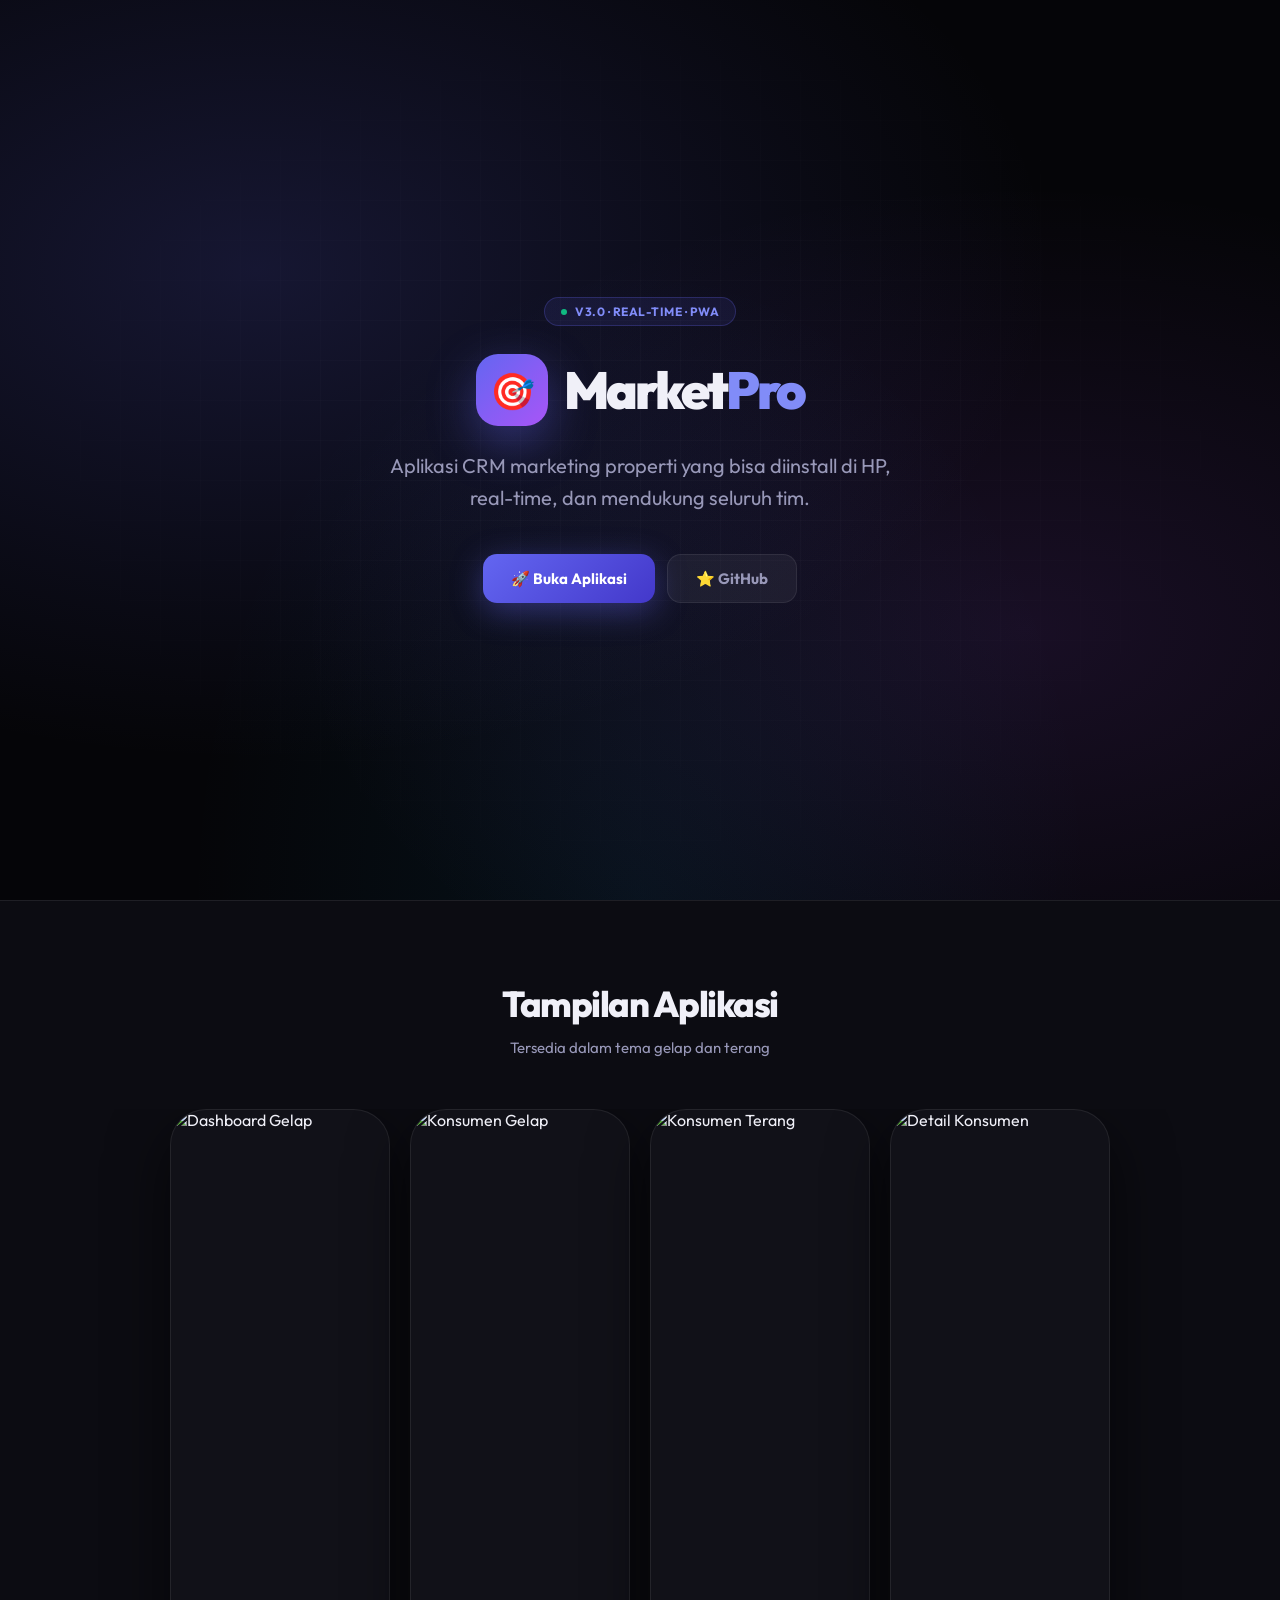
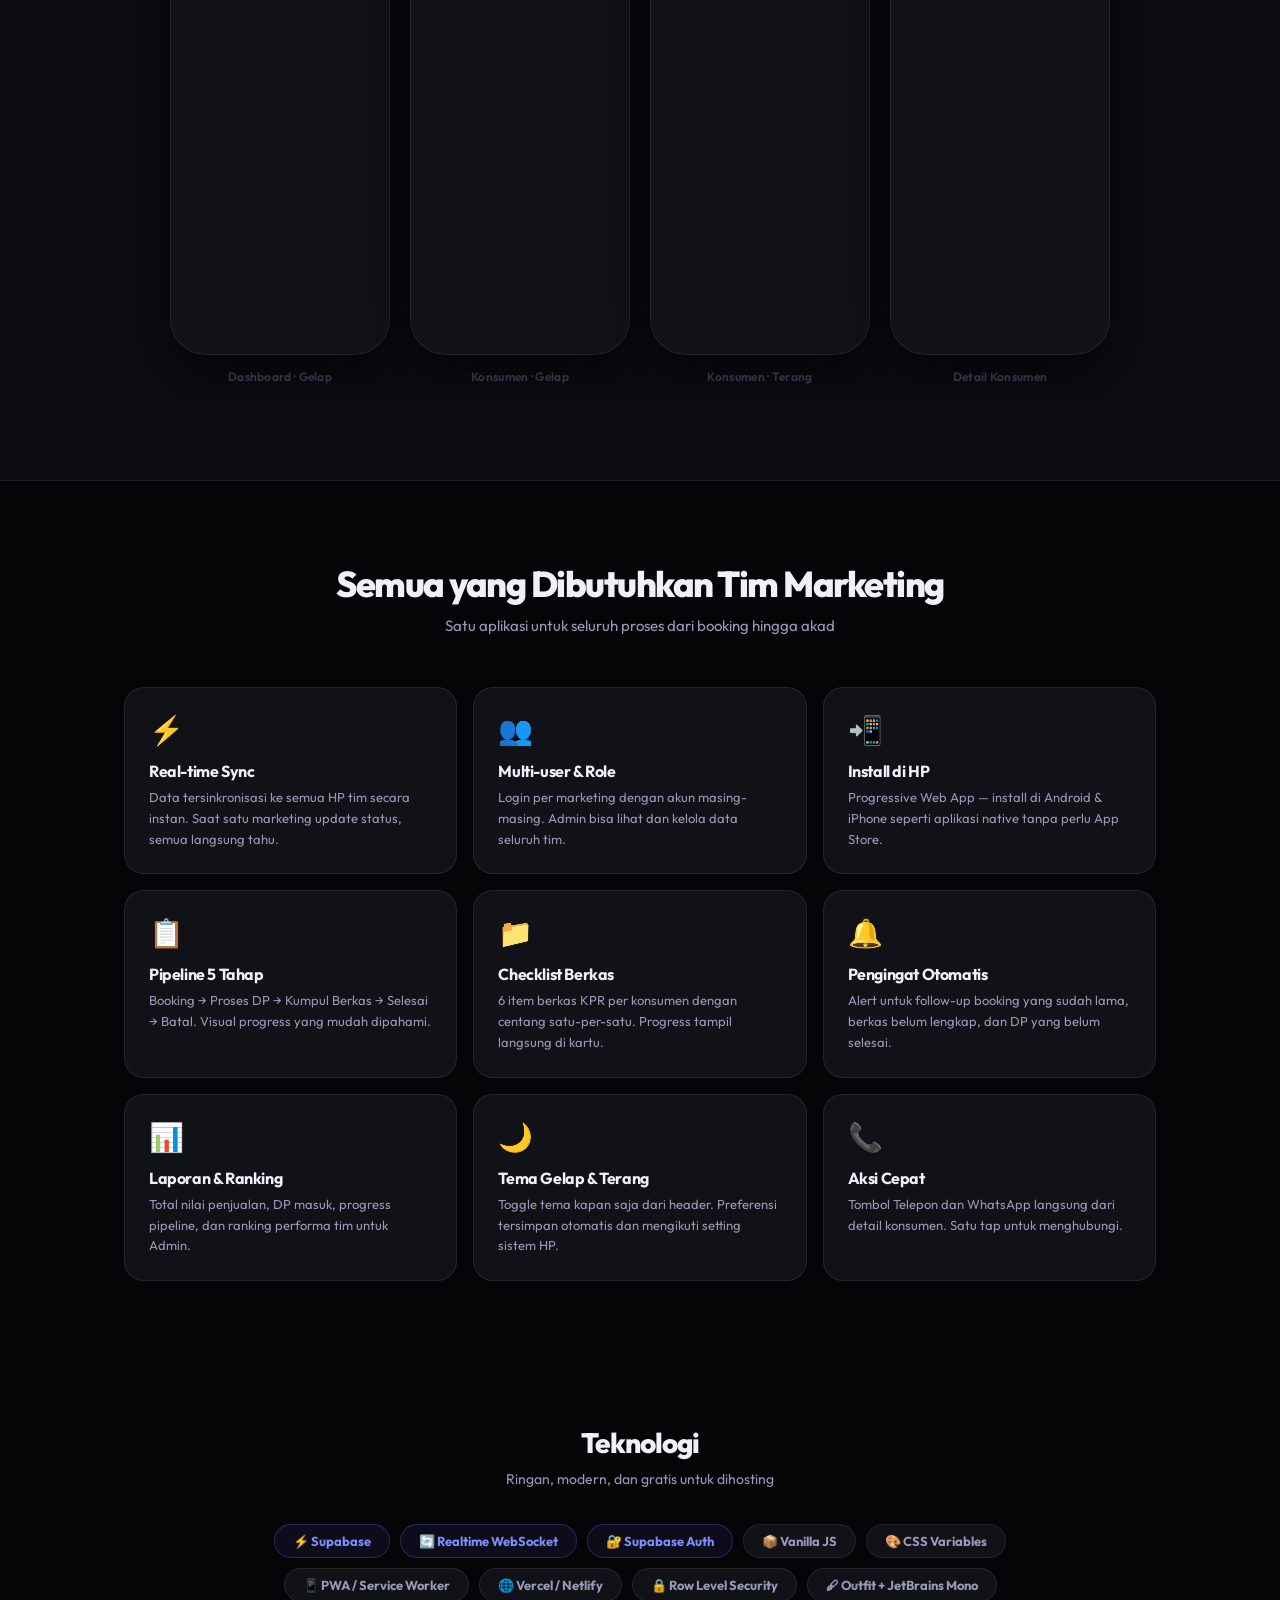
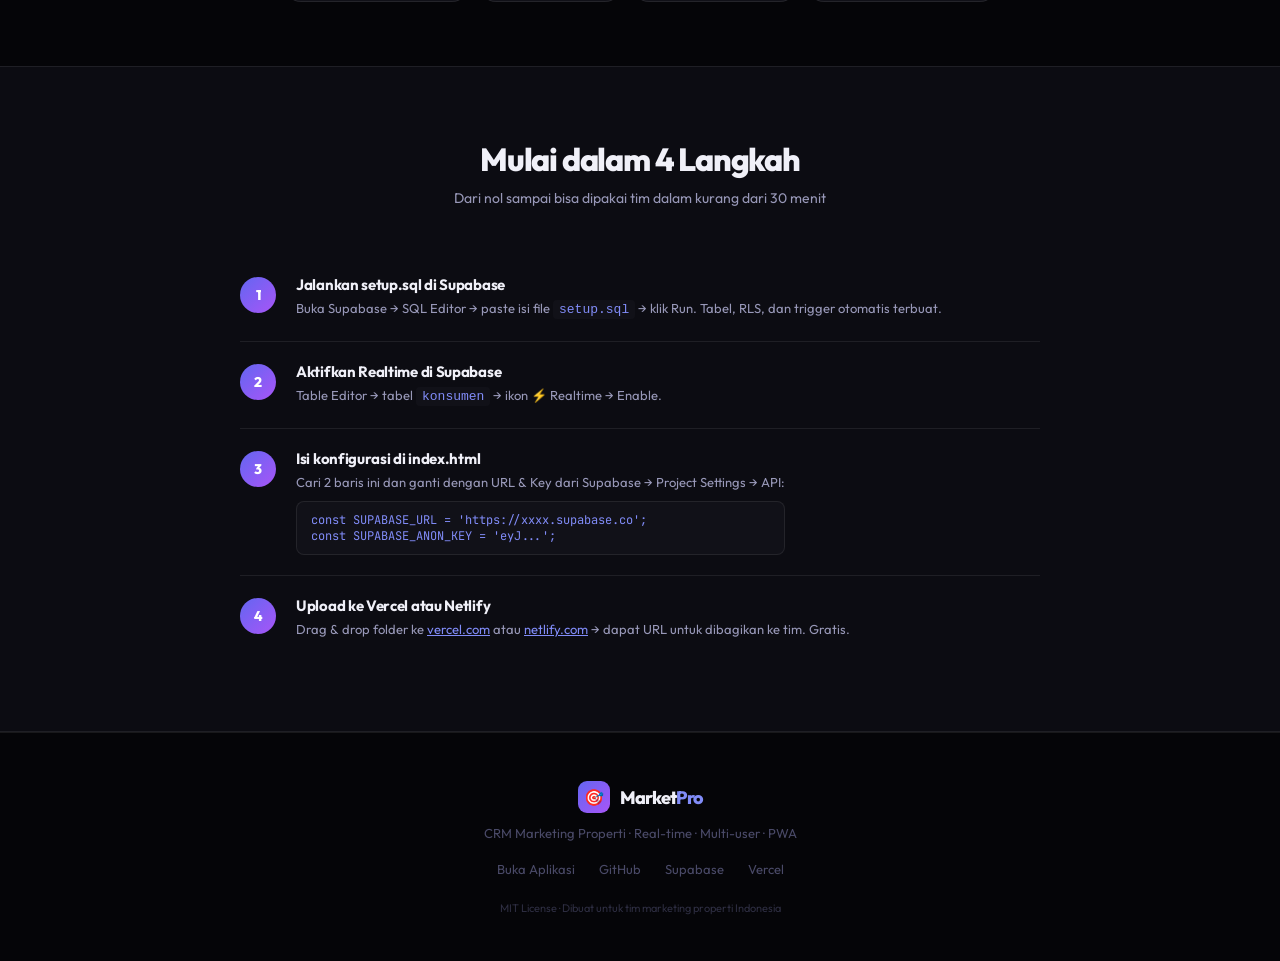
==== demo.html @ 47374b15 "Add files via upload" ====
<!DOCTYPE html>
<html lang="id">
<head>
<meta charset="UTF-8"/>
<meta name="viewport" content="width=device-width,initial-scale=1"/>
<title>MarketPro — Demo</title>
<link href="https://fonts.googleapis.com/css2?family=Outfit:wght@400;600;700;800;900&family=JetBrains+Mono:wght@400;600&display=swap" rel="stylesheet"/>
<style>
*{margin:0;padding:0;box-sizing:border-box}
:root{
  --brand:#6366f1;--brand2:#818cf8;--violet:#a855f7;
  --emerald:#10b981;--amber:#f59e0b;--rose:#f43f5e;
  --bg:#050508;--s1:#0c0c12;--s2:#111118;--s3:#18181f;
  --t1:#f0f0f8;--t2:#9898b8;--t3:#4a4a68;--t4:#2e2e42;
  --border:rgba(255,255,255,0.08);
}
body{font-family:'Outfit',sans-serif;background:var(--bg);color:var(--t1);overflow-x:hidden;min-height:100vh}

/* ── HERO ── */
.hero{
  min-height:100vh;display:flex;flex-direction:column;
  align-items:center;justify-content:center;
  padding:60px 24px;text-align:center;
  position:relative;overflow:hidden;
}
.hero::before{
  content:'';position:absolute;inset:0;
  background:
    radial-gradient(ellipse at 20% 30%,rgba(99,102,241,.18),transparent 55%),
    radial-gradient(ellipse at 80% 70%,rgba(168,85,247,.12),transparent 50%),
    radial-gradient(ellipse at 50% 100%,rgba(14,165,233,.08),transparent 50%);
  pointer-events:none;
}
.hero::after{
  content:'';position:absolute;inset:0;
  background-image:
    linear-gradient(rgba(255,255,255,.018) 1px,transparent 1px),
    linear-gradient(90deg,rgba(255,255,255,.018) 1px,transparent 1px);
  background-size:40px 40px;pointer-events:none;
  mask-image:radial-gradient(ellipse at center,black 20%,transparent 80%);
}

.hero-badge{
  display:inline-flex;align-items:center;gap:8px;
  background:rgba(99,102,241,.1);border:1px solid rgba(99,102,241,.25);
  border-radius:999px;padding:6px 16px;font-size:12px;font-weight:700;
  color:var(--brand2);letter-spacing:.5px;text-transform:uppercase;
  margin-bottom:28px;position:relative;z-index:1;
}
.hero-badge-dot{width:6px;height:6px;border-radius:50%;background:var(--emerald);animation:pulse 2s infinite}
@keyframes pulse{0%,100%{box-shadow:0 0 0 0 rgba(16,185,129,.5)}50%{box-shadow:0 0 0 5px rgba(16,185,129,0)}}

.hero-logo{
  display:inline-flex;align-items:center;gap:16px;
  margin-bottom:24px;position:relative;z-index:1;
}
.hero-mark{
  width:72px;height:72px;border-radius:22px;
  background:linear-gradient(135deg,var(--brand),var(--violet));
  display:flex;align-items:center;justify-content:center;
  font-size:36px;
  box-shadow:0 16px 48px rgba(99,102,241,.4);
}
.hero-wordmark{font-size:52px;font-weight:900;letter-spacing:-3px;line-height:1}
.hero-wordmark em{font-style:normal;color:var(--brand2)}

.hero-tagline{
  font-size:clamp(16px,3vw,20px);color:var(--t2);
  max-width:540px;line-height:1.6;margin-bottom:40px;
  position:relative;z-index:1;
}

.hero-cta{display:flex;gap:12px;flex-wrap:wrap;justify-content:center;position:relative;z-index:1}
.btn-hero{
  padding:14px 28px;border-radius:14px;font-size:15px;font-weight:700;
  cursor:pointer;text-decoration:none;display:inline-flex;align-items:center;gap:8px;
  transition:all .2s;
}
.btn-hero-primary{
  background:linear-gradient(135deg,var(--brand),#4338ca);
  color:#fff;border:none;
  box-shadow:0 8px 32px rgba(99,102,241,.4);
}
.btn-hero-primary:hover{transform:translateY(-2px);box-shadow:0 12px 40px rgba(99,102,241,.5)}
.btn-hero-secondary{
  background:rgba(255,255,255,.05);border:1.5px solid var(--border);
  color:var(--t2);
}
.btn-hero-secondary:hover{background:rgba(255,255,255,.08);color:var(--t1)}

/* ── PHONE MOCKUP STRIP ── */
.mockup-strip{
  padding:80px 24px;
  background:var(--s1);
  border-top:1px solid var(--border);
  border-bottom:1px solid var(--border);
  overflow:hidden;
}
.mockup-strip-title{text-align:center;font-size:clamp(24px,4vw,36px);font-weight:800;letter-spacing:-1.5px;margin-bottom:12px}
.mockup-strip-sub{text-align:center;font-size:15px;color:var(--t2);margin-bottom:52px}

.phones-row{
  display:flex;gap:20px;justify-content:center;align-items:flex-start;
  flex-wrap:nowrap;overflow-x:auto;padding:0 20px 16px;
  scrollbar-width:thin;scrollbar-color:var(--s3) transparent;
}
.phones-row::-webkit-scrollbar{height:4px}
.phones-row::-webkit-scrollbar-thumb{background:var(--s3);border-radius:2px}

.phone-frame{
  flex-shrink:0;
  width:220px;
  border-radius:36px;
  background:var(--s2);
  border:1.5px solid var(--border);
  overflow:hidden;
  box-shadow:0 24px 60px rgba(0,0,0,.6);
  transition:transform .3s;
  position:relative;
}
.phone-frame:hover{transform:translateY(-8px) scale(1.02)}
.phone-frame svg{width:100%;display:block}
.phone-label{
  text-align:center;font-size:12px;font-weight:600;color:var(--t3);
  margin-top:14px;letter-spacing:.3px;
}

/* ── FEATURES GRID ── */
.features{padding:80px 24px;max-width:1080px;margin:0 auto}
.features-title{font-size:clamp(24px,4vw,36px);font-weight:800;letter-spacing:-1.5px;text-align:center;margin-bottom:10px}
.features-sub{font-size:15px;color:var(--t2);text-align:center;margin-bottom:52px}

.feat-grid{display:grid;grid-template-columns:repeat(auto-fit,minmax(280px,1fr));gap:16px}
.feat-card{
  background:var(--s2);border:1px solid var(--border);
  border-radius:20px;padding:24px;
  transition:border-color .2s,transform .2s;
  position:relative;overflow:hidden;
}
.feat-card::before{
  content:'';position:absolute;inset:0;opacity:0;transition:opacity .2s;
  background:radial-gradient(ellipse at 0% 0%,rgba(99,102,241,.06),transparent 60%);
}
.feat-card:hover{border-color:rgba(99,102,241,.2);transform:translateY(-2px)}
.feat-card:hover::before{opacity:1}
.feat-icon{font-size:28px;margin-bottom:14px}
.feat-title{font-size:16px;font-weight:700;letter-spacing:-.4px;margin-bottom:6px}
.feat-desc{font-size:13px;color:var(--t2);line-height:1.6}

/* ── TECH STACK ── */
.tech{
  padding:64px 24px;max-width:800px;margin:0 auto;text-align:center;
}
.tech-title{font-size:clamp(20px,3vw,28px);font-weight:800;letter-spacing:-1px;margin-bottom:10px}
.tech-sub{font-size:14px;color:var(--t2);margin-bottom:36px}
.tech-pills{display:flex;gap:10px;flex-wrap:wrap;justify-content:center}
.tech-pill{
  padding:8px 18px;border-radius:999px;font-size:13px;font-weight:700;
  border:1.5px solid var(--border);background:var(--s2);color:var(--t2);
  display:flex;align-items:center;gap:7px;
}
.tech-pill.hi{border-color:rgba(99,102,241,.3);background:rgba(99,102,241,.08);color:var(--brand2)}

/* ── SETUP STEPS ── */
.setup{background:var(--s1);border-top:1px solid var(--border);border-bottom:1px solid var(--border);padding:72px 24px}
.setup-inner{max-width:800px;margin:0 auto}
.setup-title{font-size:clamp(22px,3vw,32px);font-weight:800;letter-spacing:-1.2px;text-align:center;margin-bottom:10px}
.setup-sub{font-size:14px;color:var(--t2);text-align:center;margin-bottom:48px}
.steps{display:flex;flex-direction:column;gap:0}
.step{display:flex;gap:20px;padding:20px 0;border-bottom:1px solid var(--border)}
.step:last-child{border-bottom:none}
.step-num{
  width:36px;height:36px;border-radius:50%;flex-shrink:0;
  background:linear-gradient(135deg,var(--brand),var(--violet));
  display:flex;align-items:center;justify-content:center;
  font-size:14px;font-weight:800;color:#fff;margin-top:2px;
}
.step-body{}
.step-title{font-size:15px;font-weight:700;letter-spacing:-.3px;margin-bottom:4px}
.step-desc{font-size:13px;color:var(--t2);line-height:1.6}
.step-code{
  display:block;margin-top:8px;
  background:var(--s2);border:1px solid var(--border);border-radius:8px;
  padding:10px 14px;font-family:'JetBrains Mono',monospace;font-size:12px;
  color:var(--brand2);overflow-x:auto;
}

/* ── FOOTER ── */
footer{
  padding:48px 24px;text-align:center;
  border-top:1px solid var(--border);
}
.footer-logo{display:inline-flex;align-items:center;gap:10px;margin-bottom:12px}
.footer-mark{width:32px;height:32px;border-radius:9px;background:linear-gradient(135deg,var(--brand),var(--violet));display:flex;align-items:center;justify-content:center;font-size:16px}
.footer-wordmark{font-size:18px;font-weight:800;letter-spacing:-1px}
.footer-wordmark em{font-style:normal;color:var(--brand2)}
.footer-desc{font-size:13px;color:var(--t3);margin-bottom:20px}
.footer-links{display:flex;gap:24px;justify-content:center;flex-wrap:wrap}
.footer-links a{font-size:13px;color:var(--t3);text-decoration:none;transition:color .2s}
.footer-links a:hover{color:var(--t1)}

@media(max-width:600px){
  .hero-wordmark{font-size:38px}
  .hero-mark{width:56px;height:56px;font-size:28px;border-radius:18px}
  .phones-row{justify-content:flex-start}
  .phone-frame{width:180px}
}
</style>
</head>
<body>

<!-- ── HERO ── -->
<section class="hero">
  <div class="hero-badge"><span class="hero-badge-dot"></span>v3.0 · Real-time · PWA</div>
  <div class="hero-logo">
    <div class="hero-mark">🎯</div>
    <div class="hero-wordmark">Market<em>Pro</em></div>
  </div>
  <p class="hero-tagline">Aplikasi CRM marketing properti yang bisa diinstall di HP, real-time, dan mendukung seluruh tim.</p>
  <div class="hero-cta">
    <a href="./index.html" class="btn-hero btn-hero-primary">🚀 Buka Aplikasi</a>
    <a href="https://github.com/YOUR_USERNAME/marketpro" class="btn-hero btn-hero-secondary">⭐ GitHub</a>
  </div>
</section>

<!-- ── PHONE MOCKUPS ── -->
<section class="mockup-strip">
  <div class="mockup-strip-title">Tampilan Aplikasi</div>
  <div class="mockup-strip-sub">Tersedia dalam tema gelap dan terang</div>
  <div class="phones-row">
    <div>
      <div class="phone-frame">
        <img src="./screenshots/screen-01-dashboard-dark.svg" width="390" height="844" alt="Dashboard Gelap" style="width:100%;display:block"/>
      </div>
      <div class="phone-label">Dashboard · Gelap</div>
    </div>
    <div>
      <div class="phone-frame">
        <img src="./screenshots/screen-02-konsumen-dark.svg" width="390" height="844" alt="Konsumen Gelap" style="width:100%;display:block"/>
      </div>
      <div class="phone-label">Konsumen · Gelap</div>
    </div>
    <div>
      <div class="phone-frame">
        <img src="./screenshots/screen-03-konsumen-light.svg" width="390" height="844" alt="Konsumen Terang" style="width:100%;display:block"/>
      </div>
      <div class="phone-label">Konsumen · Terang</div>
    </div>
    <div>
      <div class="phone-frame">
        <img src="./screenshots/screen-04-detail-dark.svg" width="390" height="844" alt="Detail Konsumen" style="width:100%;display:block"/>
      </div>
      <div class="phone-label">Detail Konsumen</div>
    </div>
  </div>
</section>

<!-- ── FEATURES ── -->
<section class="features">
  <div class="features-title">Semua yang Dibutuhkan Tim Marketing</div>
  <div class="features-sub">Satu aplikasi untuk seluruh proses dari booking hingga akad</div>
  <div class="feat-grid">
    <div class="feat-card">
      <div class="feat-icon">⚡</div>
      <div class="feat-title">Real-time Sync</div>
      <div class="feat-desc">Data tersinkronisasi ke semua HP tim secara instan. Saat satu marketing update status, semua langsung tahu.</div>
    </div>
    <div class="feat-card">
      <div class="feat-icon">👥</div>
      <div class="feat-title">Multi-user & Role</div>
      <div class="feat-desc">Login per marketing dengan akun masing-masing. Admin bisa lihat dan kelola data seluruh tim.</div>
    </div>
    <div class="feat-card">
      <div class="feat-icon">📲</div>
      <div class="feat-title">Install di HP</div>
      <div class="feat-desc">Progressive Web App — install di Android & iPhone seperti aplikasi native tanpa perlu App Store.</div>
    </div>
    <div class="feat-card">
      <div class="feat-icon">📋</div>
      <div class="feat-title">Pipeline 5 Tahap</div>
      <div class="feat-desc">Booking → Proses DP → Kumpul Berkas → Selesai → Batal. Visual progress yang mudah dipahami.</div>
    </div>
    <div class="feat-card">
      <div class="feat-icon">📁</div>
      <div class="feat-title">Checklist Berkas</div>
      <div class="feat-desc">6 item berkas KPR per konsumen dengan centang satu-per-satu. Progress tampil langsung di kartu.</div>
    </div>
    <div class="feat-card">
      <div class="feat-icon">🔔</div>
      <div class="feat-title">Pengingat Otomatis</div>
      <div class="feat-desc">Alert untuk follow-up booking yang sudah lama, berkas belum lengkap, dan DP yang belum selesai.</div>
    </div>
    <div class="feat-card">
      <div class="feat-icon">📊</div>
      <div class="feat-title">Laporan & Ranking</div>
      <div class="feat-desc">Total nilai penjualan, DP masuk, progress pipeline, dan ranking performa tim untuk Admin.</div>
    </div>
    <div class="feat-card">
      <div class="feat-icon">🌙</div>
      <div class="feat-title">Tema Gelap & Terang</div>
      <div class="feat-desc">Toggle tema kapan saja dari header. Preferensi tersimpan otomatis dan mengikuti setting sistem HP.</div>
    </div>
    <div class="feat-card">
      <div class="feat-icon">📞</div>
      <div class="feat-title">Aksi Cepat</div>
      <div class="feat-desc">Tombol Telepon dan WhatsApp langsung dari detail konsumen. Satu tap untuk menghubungi.</div>
    </div>
  </div>
</section>

<!-- ── TECH STACK ── -->
<section class="tech">
  <div class="tech-title">Teknologi</div>
  <div class="tech-sub">Ringan, modern, dan gratis untuk dihosting</div>
  <div class="tech-pills">
    <div class="tech-pill hi">⚡ Supabase</div>
    <div class="tech-pill hi">🔄 Realtime WebSocket</div>
    <div class="tech-pill hi">🔐 Supabase Auth</div>
    <div class="tech-pill">📦 Vanilla JS</div>
    <div class="tech-pill">🎨 CSS Variables</div>
    <div class="tech-pill">📱 PWA / Service Worker</div>
    <div class="tech-pill">🌐 Vercel / Netlify</div>
    <div class="tech-pill">🔒 Row Level Security</div>
    <div class="tech-pill">🖋 Outfit + JetBrains Mono</div>
  </div>
</section>

<!-- ── SETUP STEPS ── -->
<section class="setup">
  <div class="setup-inner">
    <div class="setup-title">Mulai dalam 4 Langkah</div>
    <div class="setup-sub">Dari nol sampai bisa dipakai tim dalam kurang dari 30 menit</div>
    <div class="steps">
      <div class="step">
        <div class="step-num">1</div>
        <div class="step-body">
          <div class="step-title">Jalankan setup.sql di Supabase</div>
          <div class="step-desc">Buka Supabase → SQL Editor → paste isi file <code style="background:#111118;padding:2px 6px;border-radius:4px;color:#818cf8">setup.sql</code> → klik Run. Tabel, RLS, dan trigger otomatis terbuat.</div>
        </div>
      </div>
      <div class="step">
        <div class="step-num">2</div>
        <div class="step-body">
          <div class="step-title">Aktifkan Realtime di Supabase</div>
          <div class="step-desc">Table Editor → tabel <code style="background:#111118;padding:2px 6px;border-radius:4px;color:#818cf8">konsumen</code> → ikon ⚡ Realtime → Enable.</div>
        </div>
      </div>
      <div class="step">
        <div class="step-num">3</div>
        <div class="step-body">
          <div class="step-title">Isi konfigurasi di index.html</div>
          <div class="step-desc">Cari 2 baris ini dan ganti dengan URL & Key dari Supabase → Project Settings → API:</div>
          <code class="step-code">const SUPABASE_URL = 'https://xxxx.supabase.co';<br>const SUPABASE_ANON_KEY = 'eyJ...';</code>
        </div>
      </div>
      <div class="step">
        <div class="step-num">4</div>
        <div class="step-body">
          <div class="step-title">Upload ke Vercel atau Netlify</div>
          <div class="step-desc">Drag & drop folder ke <a href="https://vercel.com" style="color:#818cf8">vercel.com</a> atau <a href="https://netlify.com" style="color:#818cf8">netlify.com</a> → dapat URL untuk dibagikan ke tim. Gratis.</div>
        </div>
      </div>
    </div>
  </div>
</section>

<!-- ── FOOTER ── -->
<footer>
  <div class="footer-logo">
    <div class="footer-mark">🎯</div>
    <div class="footer-wordmark">Market<em>Pro</em></div>
  </div>
  <div class="footer-desc">CRM Marketing Properti · Real-time · Multi-user · PWA</div>
  <div class="footer-links">
    <a href="./index.html">Buka Aplikasi</a>
    <a href="https://github.com/YOUR_USERNAME/marketpro">GitHub</a>
    <a href="https://supabase.com">Supabase</a>
    <a href="https://vercel.com">Vercel</a>
  </div>
  <div style="margin-top:24px;font-size:11px;color:#2e2e42">MIT License · Dibuat untuk tim marketing properti Indonesia</div>
</footer>

</body>
</html>
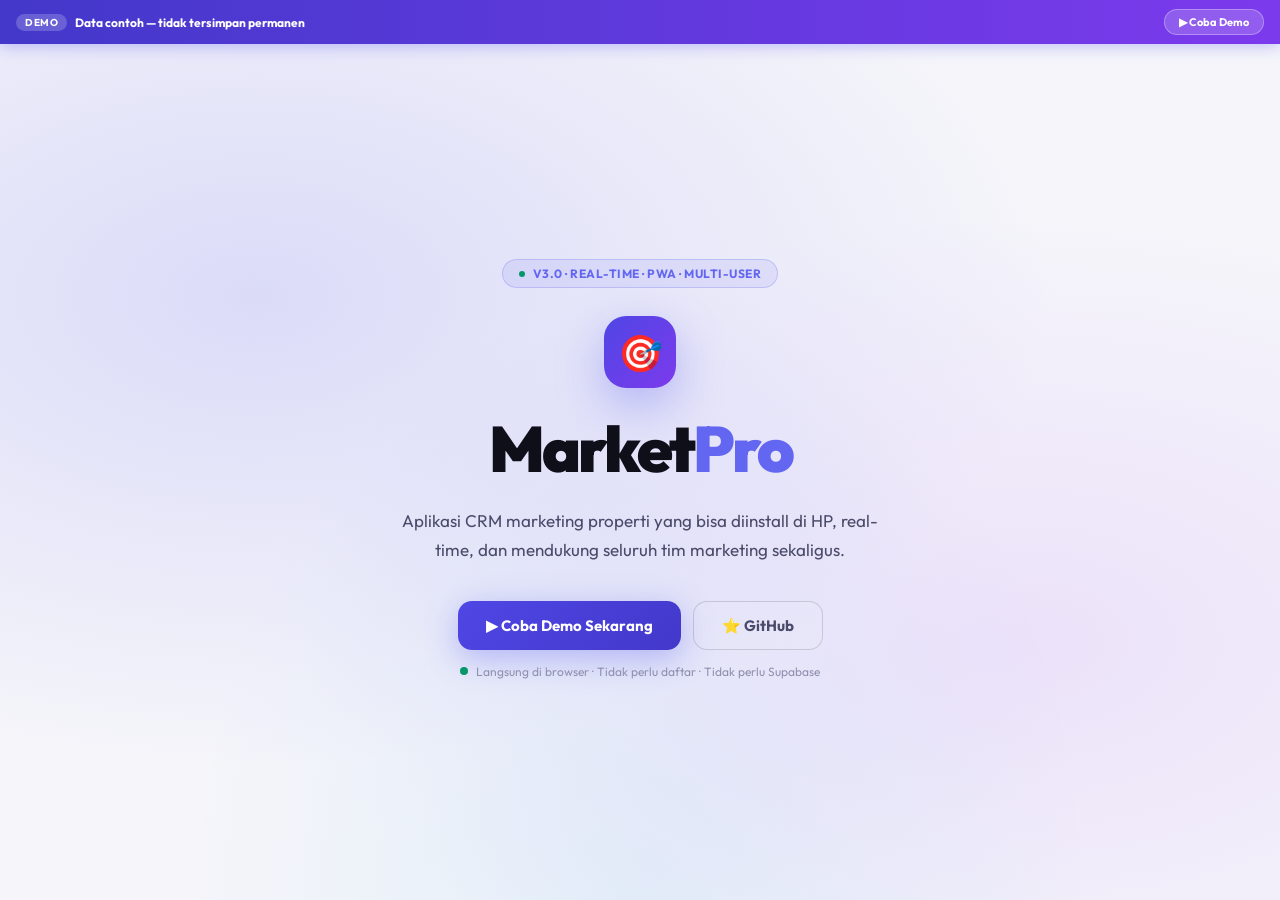
==== commit 9a04f482: "Update demo.html" ====
--- a/demo.html
+++ b/demo.html
@@ -2,383 +2,647 @@
 <html lang="id">
 <head>
 <meta charset="UTF-8"/>
-<meta name="viewport" content="width=device-width,initial-scale=1"/>
+<meta name="viewport" content="width=device-width,initial-scale=1,maximum-scale=1,user-scalable=no"/>
+<meta name="theme-color" content="#050508"/>
 <title>MarketPro — Demo</title>
 <link href="https://fonts.googleapis.com/css2?family=Outfit:wght@400;600;700;800;900&family=JetBrains+Mono:wght@400;600&display=swap" rel="stylesheet"/>
 <style>
-*{margin:0;padding:0;box-sizing:border-box}
-:root{
-  --brand:#6366f1;--brand2:#818cf8;--violet:#a855f7;
-  --emerald:#10b981;--amber:#f59e0b;--rose:#f43f5e;
-  --bg:#050508;--s1:#0c0c12;--s2:#111118;--s3:#18181f;
-  --t1:#f0f0f8;--t2:#9898b8;--t3:#4a4a68;--t4:#2e2e42;
-  --border:rgba(255,255,255,0.08);
-}
-body{font-family:'Outfit',sans-serif;background:var(--bg);color:var(--t1);overflow-x:hidden;min-height:100vh}
-
-/* ── HERO ── */
-.hero{
-  min-height:100vh;display:flex;flex-direction:column;
-  align-items:center;justify-content:center;
-  padding:60px 24px;text-align:center;
-  position:relative;overflow:hidden;
-}
-.hero::before{
-  content:'';position:absolute;inset:0;
-  background:
-    radial-gradient(ellipse at 20% 30%,rgba(99,102,241,.18),transparent 55%),
-    radial-gradient(ellipse at 80% 70%,rgba(168,85,247,.12),transparent 50%),
-    radial-gradient(ellipse at 50% 100%,rgba(14,165,233,.08),transparent 50%);
-  pointer-events:none;
-}
-.hero::after{
-  content:'';position:absolute;inset:0;
-  background-image:
-    linear-gradient(rgba(255,255,255,.018) 1px,transparent 1px),
-    linear-gradient(90deg,rgba(255,255,255,.018) 1px,transparent 1px);
-  background-size:40px 40px;pointer-events:none;
-  mask-image:radial-gradient(ellipse at center,black 20%,transparent 80%);
-}
-
-.hero-badge{
-  display:inline-flex;align-items:center;gap:8px;
-  background:rgba(99,102,241,.1);border:1px solid rgba(99,102,241,.25);
-  border-radius:999px;padding:6px 16px;font-size:12px;font-weight:700;
-  color:var(--brand2);letter-spacing:.5px;text-transform:uppercase;
-  margin-bottom:28px;position:relative;z-index:1;
-}
-.hero-badge-dot{width:6px;height:6px;border-radius:50%;background:var(--emerald);animation:pulse 2s infinite}
-@keyframes pulse{0%,100%{box-shadow:0 0 0 0 rgba(16,185,129,.5)}50%{box-shadow:0 0 0 5px rgba(16,185,129,0)}}
-
-.hero-logo{
-  display:inline-flex;align-items:center;gap:16px;
-  margin-bottom:24px;position:relative;z-index:1;
-}
-.hero-mark{
-  width:72px;height:72px;border-radius:22px;
-  background:linear-gradient(135deg,var(--brand),var(--violet));
-  display:flex;align-items:center;justify-content:center;
-  font-size:36px;
-  box-shadow:0 16px 48px rgba(99,102,241,.4);
-}
-.hero-wordmark{font-size:52px;font-weight:900;letter-spacing:-3px;line-height:1}
-.hero-wordmark em{font-style:normal;color:var(--brand2)}
-
-.hero-tagline{
-  font-size:clamp(16px,3vw,20px);color:var(--t2);
-  max-width:540px;line-height:1.6;margin-bottom:40px;
-  position:relative;z-index:1;
-}
-
-.hero-cta{display:flex;gap:12px;flex-wrap:wrap;justify-content:center;position:relative;z-index:1}
-.btn-hero{
-  padding:14px 28px;border-radius:14px;font-size:15px;font-weight:700;
-  cursor:pointer;text-decoration:none;display:inline-flex;align-items:center;gap:8px;
-  transition:all .2s;
-}
-.btn-hero-primary{
-  background:linear-gradient(135deg,var(--brand),#4338ca);
-  color:#fff;border:none;
-  box-shadow:0 8px 32px rgba(99,102,241,.4);
-}
-.btn-hero-primary:hover{transform:translateY(-2px);box-shadow:0 12px 40px rgba(99,102,241,.5)}
-.btn-hero-secondary{
-  background:rgba(255,255,255,.05);border:1.5px solid var(--border);
-  color:var(--t2);
-}
-.btn-hero-secondary:hover{background:rgba(255,255,255,.08);color:var(--t1)}
-
-/* ── PHONE MOCKUP STRIP ── */
-.mockup-strip{
-  padding:80px 24px;
-  background:var(--s1);
-  border-top:1px solid var(--border);
-  border-bottom:1px solid var(--border);
-  overflow:hidden;
-}
-.mockup-strip-title{text-align:center;font-size:clamp(24px,4vw,36px);font-weight:800;letter-spacing:-1.5px;margin-bottom:12px}
-.mockup-strip-sub{text-align:center;font-size:15px;color:var(--t2);margin-bottom:52px}
-
-.phones-row{
-  display:flex;gap:20px;justify-content:center;align-items:flex-start;
-  flex-wrap:nowrap;overflow-x:auto;padding:0 20px 16px;
-  scrollbar-width:thin;scrollbar-color:var(--s3) transparent;
-}
-.phones-row::-webkit-scrollbar{height:4px}
-.phones-row::-webkit-scrollbar-thumb{background:var(--s3);border-radius:2px}
-
-.phone-frame{
-  flex-shrink:0;
-  width:220px;
-  border-radius:36px;
-  background:var(--s2);
-  border:1.5px solid var(--border);
-  overflow:hidden;
-  box-shadow:0 24px 60px rgba(0,0,0,.6);
-  transition:transform .3s;
-  position:relative;
-}
-.phone-frame:hover{transform:translateY(-8px) scale(1.02)}
-.phone-frame svg{width:100%;display:block}
-.phone-label{
-  text-align:center;font-size:12px;font-weight:600;color:var(--t3);
-  margin-top:14px;letter-spacing:.3px;
-}
-
-/* ── FEATURES GRID ── */
-.features{padding:80px 24px;max-width:1080px;margin:0 auto}
-.features-title{font-size:clamp(24px,4vw,36px);font-weight:800;letter-spacing:-1.5px;text-align:center;margin-bottom:10px}
-.features-sub{font-size:15px;color:var(--t2);text-align:center;margin-bottom:52px}
-
-.feat-grid{display:grid;grid-template-columns:repeat(auto-fit,minmax(280px,1fr));gap:16px}
-.feat-card{
-  background:var(--s2);border:1px solid var(--border);
-  border-radius:20px;padding:24px;
-  transition:border-color .2s,transform .2s;
-  position:relative;overflow:hidden;
-}
-.feat-card::before{
-  content:'';position:absolute;inset:0;opacity:0;transition:opacity .2s;
-  background:radial-gradient(ellipse at 0% 0%,rgba(99,102,241,.06),transparent 60%);
-}
-.feat-card:hover{border-color:rgba(99,102,241,.2);transform:translateY(-2px)}
-.feat-card:hover::before{opacity:1}
-.feat-icon{font-size:28px;margin-bottom:14px}
-.feat-title{font-size:16px;font-weight:700;letter-spacing:-.4px;margin-bottom:6px}
-.feat-desc{font-size:13px;color:var(--t2);line-height:1.6}
-
-/* ── TECH STACK ── */
-.tech{
-  padding:64px 24px;max-width:800px;margin:0 auto;text-align:center;
-}
-.tech-title{font-size:clamp(20px,3vw,28px);font-weight:800;letter-spacing:-1px;margin-bottom:10px}
-.tech-sub{font-size:14px;color:var(--t2);margin-bottom:36px}
-.tech-pills{display:flex;gap:10px;flex-wrap:wrap;justify-content:center}
-.tech-pill{
-  padding:8px 18px;border-radius:999px;font-size:13px;font-weight:700;
-  border:1.5px solid var(--border);background:var(--s2);color:var(--t2);
-  display:flex;align-items:center;gap:7px;
-}
-.tech-pill.hi{border-color:rgba(99,102,241,.3);background:rgba(99,102,241,.08);color:var(--brand2)}
-
-/* ── SETUP STEPS ── */
-.setup{background:var(--s1);border-top:1px solid var(--border);border-bottom:1px solid var(--border);padding:72px 24px}
-.setup-inner{max-width:800px;margin:0 auto}
-.setup-title{font-size:clamp(22px,3vw,32px);font-weight:800;letter-spacing:-1.2px;text-align:center;margin-bottom:10px}
-.setup-sub{font-size:14px;color:var(--t2);text-align:center;margin-bottom:48px}
-.steps{display:flex;flex-direction:column;gap:0}
-.step{display:flex;gap:20px;padding:20px 0;border-bottom:1px solid var(--border)}
-.step:last-child{border-bottom:none}
-.step-num{
-  width:36px;height:36px;border-radius:50%;flex-shrink:0;
-  background:linear-gradient(135deg,var(--brand),var(--violet));
-  display:flex;align-items:center;justify-content:center;
-  font-size:14px;font-weight:800;color:#fff;margin-top:2px;
-}
-.step-body{}
-.step-title{font-size:15px;font-weight:700;letter-spacing:-.3px;margin-bottom:4px}
-.step-desc{font-size:13px;color:var(--t2);line-height:1.6}
-.step-code{
-  display:block;margin-top:8px;
-  background:var(--s2);border:1px solid var(--border);border-radius:8px;
-  padding:10px 14px;font-family:'JetBrains Mono',monospace;font-size:12px;
-  color:var(--brand2);overflow-x:auto;
-}
-
-/* ── FOOTER ── */
-footer{
-  padding:48px 24px;text-align:center;
-  border-top:1px solid var(--border);
-}
-.footer-logo{display:inline-flex;align-items:center;gap:10px;margin-bottom:12px}
-.footer-mark{width:32px;height:32px;border-radius:9px;background:linear-gradient(135deg,var(--brand),var(--violet));display:flex;align-items:center;justify-content:center;font-size:16px}
-.footer-wordmark{font-size:18px;font-weight:800;letter-spacing:-1px}
-.footer-wordmark em{font-style:normal;color:var(--brand2)}
-.footer-desc{font-size:13px;color:var(--t3);margin-bottom:20px}
-.footer-links{display:flex;gap:24px;justify-content:center;flex-wrap:wrap}
-.footer-links a{font-size:13px;color:var(--t3);text-decoration:none;transition:color .2s}
-.footer-links a:hover{color:var(--t1)}
-
-@media(max-width:600px){
-  .hero-wordmark{font-size:38px}
-  .hero-mark{width:56px;height:56px;font-size:28px;border-radius:18px}
-  .phones-row{justify-content:flex-start}
-  .phone-frame{width:180px}
-}
+:root{--brand:#6366f1;--brand2:#818cf8;--violet:#a855f7;--emerald:#10b981;--amber:#f59e0b;--rose:#f43f5e;--bg:#050508;--s1:#0c0c12;--s2:#111118;--s3:#18181f;--s4:#1e1e28;--t1:#f0f0f8;--t2:#9898b8;--t3:#4a4a68;--t4:#2e2e42;--border:rgba(255,255,255,0.08);--border2:rgba(255,255,255,0.14);--r-sm:10px;--r-md:14px;--r-lg:20px;--r-full:999px;--font:'Outfit',sans-serif;--mono:'JetBrains Mono',monospace}
+html.light{--bg:#f5f5fa;--s1:#eeeef6;--s2:#ffffff;--s3:#f9f9fd;--s4:#ededf5;--border:rgba(0,0,0,0.08);--border2:rgba(0,0,0,0.14);--t1:#0f0f1a;--t2:#4a4a6a;--t3:#9090b0;--t4:#b8b8cc;--brand:#4f46e5;--brand2:#6366f1;--emerald:#059669;--amber:#d97706;--rose:#e11d48;--violet:#7c3aed}
+html.theme-anim,html.theme-anim *,html.theme-anim *::before,html.theme-anim *::after{transition:background-color .3s ease,border-color .3s ease,color .3s ease,box-shadow .3s ease !important}
+*{margin:0;padding:0;box-sizing:border-box;-webkit-tap-highlight-color:transparent}
+html,body{height:100%;overflow:hidden}
+body{font-family:var(--font);background:var(--bg);color:var(--t1);-webkit-font-smoothing:antialiased}
+input,select,textarea,button{font-family:var(--font)}
+
+/* ── DEMO BANNER ── */
+.dbanner{position:fixed;top:0;left:0;right:0;z-index:9999;background:linear-gradient(90deg,#4338ca,#7c3aed);padding:9px max(env(safe-area-inset-right),16px) 9px max(env(safe-area-inset-left),16px);display:flex;align-items:center;justify-content:space-between;gap:10px;box-shadow:0 2px 16px rgba(99,102,241,.4)}
+.dbanner-txt{font-size:12px;font-weight:700;color:#fff;display:flex;align-items:center;gap:8px;min-width:0}
+.dbadge{background:rgba(255,255,255,.2);border-radius:var(--r-full);padding:2px 9px;font-size:10px;letter-spacing:.5px;flex-shrink:0}
+.dbanner-btn{padding:5px 14px;border-radius:var(--r-full);background:rgba(255,255,255,.18);border:1px solid rgba(255,255,255,.3);color:#fff;font-size:11px;font-weight:700;cursor:pointer;white-space:nowrap;flex-shrink:0;font-family:var(--font);transition:background .2s}
+.dbanner-btn:hover{background:rgba(255,255,255,.28)}
+
+/* ── LANDING ── */
+#landing{position:fixed;inset:0;top:38px;overflow-y:auto;overflow-x:hidden;background:var(--bg)}
+html.light #landing{background:var(--bg)}
+.hero{min-height:calc(100vh - 38px);display:flex;flex-direction:column;align-items:center;justify-content:center;padding:60px 24px;text-align:center;position:relative;overflow:hidden}
+.hero::before{content:'';position:absolute;inset:0;pointer-events:none;background:radial-gradient(ellipse at 20% 30%,rgba(99,102,241,.18),transparent 55%),radial-gradient(ellipse at 80% 70%,rgba(168,85,247,.12),transparent 50%),radial-gradient(ellipse at 50% 100%,rgba(14,165,233,.08),transparent 50%)}
+.hero::after{content:'';position:absolute;inset:0;pointer-events:none;background-image:linear-gradient(rgba(255,255,255,.018) 1px,transparent 1px),linear-gradient(90deg,rgba(255,255,255,.018) 1px,transparent 1px);background-size:40px 40px;mask-image:radial-gradient(ellipse at center,black 20%,transparent 80%)}
+.hbadge{display:inline-flex;align-items:center;gap:8px;background:rgba(99,102,241,.1);border:1px solid rgba(99,102,241,.25);border-radius:var(--r-full);padding:6px 16px;font-size:12px;font-weight:700;color:var(--brand2);letter-spacing:.5px;text-transform:uppercase;margin-bottom:28px;position:relative;z-index:1}
+.ldot{width:6px;height:6px;border-radius:50%;background:var(--emerald);animation:lpulse 2s infinite;display:inline-block}
+@keyframes lpulse{0%,100%{box-shadow:0 0 0 0 rgba(16,185,129,.5)}50%{box-shadow:0 0 0 5px rgba(16,185,129,0)}}
+.hmark{width:72px;height:72px;border-radius:22px;background:linear-gradient(135deg,var(--brand),var(--violet));display:flex;align-items:center;justify-content:center;font-size:36px;box-shadow:0 16px 48px rgba(99,102,241,.4);margin:0 auto 20px;position:relative;z-index:1}
+.hwm{font-size:clamp(40px,9vw,64px);font-weight:900;letter-spacing:-3px;margin-bottom:18px;position:relative;z-index:1}
+.hwm em{font-style:normal;color:var(--brand2)}
+.htag{font-size:clamp(14px,2.5vw,17px);color:var(--t2);max-width:480px;line-height:1.7;margin-bottom:36px;position:relative;z-index:1}
+.hcta{display:flex;gap:12px;flex-wrap:wrap;justify-content:center;position:relative;z-index:1}
+.bcta{padding:14px 28px;border-radius:var(--r-md);font-size:15px;font-weight:700;cursor:pointer;text-decoration:none;display:inline-flex;align-items:center;gap:8px;transition:all .2s;border:none}
+.bp{background:linear-gradient(135deg,var(--brand),#4338ca);color:#fff;box-shadow:0 8px 32px rgba(99,102,241,.4)}
+.bp:hover{transform:translateY(-2px);box-shadow:0 12px 40px rgba(99,102,241,.5)}
+.bs{background:rgba(255,255,255,.06);border:1.5px solid var(--border2);color:var(--t2)}
+.bs:hover{background:rgba(255,255,255,.1);color:var(--t1)}
+.hnote{display:flex;align-items:center;gap:8px;margin-top:14px;font-size:12px;color:var(--t3);position:relative;z-index:1}
+.hndot{width:8px;height:8px;border-radius:50%;background:var(--emerald);flex-shrink:0}
+
+/* shots */
+.shots{background:var(--s1);padding:64px 0;border-top:1px solid var(--border);border-bottom:1px solid var(--border)}
+.stitle{text-align:center;font-size:clamp(20px,4vw,30px);font-weight:800;letter-spacing:-1.2px;margin-bottom:8px;padding:0 24px}
+.ssub{text-align:center;font-size:14px;color:var(--t2);margin-bottom:40px;padding:0 24px}
+.srow{display:flex;gap:16px;padding:0 24px 10px;overflow-x:auto;justify-content:center;scrollbar-width:thin;scrollbar-color:var(--s4) transparent}
+.srow::-webkit-scrollbar{height:4px}
+.srow::-webkit-scrollbar-thumb{background:var(--s4);border-radius:2px}
+.swrap{flex-shrink:0;text-align:center}
+.sframe{width:180px;border-radius:26px;overflow:hidden;border:1.5px solid var(--border2);box-shadow:0 18px 44px rgba(0,0,0,.55);transition:transform .3s;display:block}
+.sframe:hover{transform:translateY(-6px) scale(1.02)}
+.sframe img{width:100%;display:block}
+.slabel{font-size:11px;color:var(--t3);font-weight:600;margin-top:10px;letter-spacing:.3px}
+
+/* features */
+.feats{padding:64px 24px;max-width:1040px;margin:0 auto}
+.ftitle{font-size:clamp(20px,4vw,30px);font-weight:800;letter-spacing:-1.2px;text-align:center;margin-bottom:8px}
+.fsub{font-size:14px;color:var(--t2);text-align:center;margin-bottom:40px}
+.fgrid{display:grid;grid-template-columns:repeat(auto-fit,minmax(260px,1fr));gap:12px}
+.fcard{background:var(--s2);border:1px solid var(--border);border-radius:18px;padding:20px;transition:border-color .2s,transform .2s}
+.fcard:hover{border-color:rgba(99,102,241,.25);transform:translateY(-2px)}
+.fico{font-size:24px;margin-bottom:10px}
+.fh{font-size:15px;font-weight:700;letter-spacing:-.3px;margin-bottom:4px}
+.fp{font-size:13px;color:var(--t2);line-height:1.6}
+
+/* cta bottom */
+.ctasec{padding:64px 24px;text-align:center;background:var(--s1);border-top:1px solid var(--border)}
+.ctitle{font-size:clamp(20px,4vw,30px);font-weight:800;letter-spacing:-1.2px;margin-bottom:8px}
+.csub{font-size:14px;color:var(--t2);margin-bottom:28px}
+
+footer{padding:36px 24px;text-align:center;border-top:1px solid var(--border)}
+.flogo{display:inline-flex;align-items:center;gap:9px;margin-bottom:10px}
+.fmk{width:30px;height:30px;border-radius:9px;background:linear-gradient(135deg,var(--brand),var(--violet));display:flex;align-items:center;justify-content:center;font-size:15px}
+.fwm{font-size:17px;font-weight:800;letter-spacing:-1px}
+.fwm em{font-style:normal;color:var(--brand2)}
+.flinks{display:flex;gap:20px;justify-content:center;flex-wrap:wrap;margin-top:12px}
+.flinks a{font-size:12px;color:var(--t3);text-decoration:none;transition:color .2s}
+.flinks a:hover{color:var(--t1)}
+
+/* ── APP ── */
+#app{position:fixed;inset:0;top:38px;display:none;flex-direction:column}
+#app.show{display:flex}
+.hdr{flex-shrink:0;padding:10px max(env(safe-area-inset-right),18px) 10px max(env(safe-area-inset-left),18px);display:flex;align-items:center;justify-content:space-between;gap:10px;background:rgba(5,5,8,.88);backdrop-filter:blur(24px);-webkit-backdrop-filter:blur(24px);border-bottom:1px solid var(--border);z-index:40}
+html.light .hdr{background:rgba(245,245,250,.92)}
+.hbrand{display:flex;align-items:center;gap:9px;flex-shrink:0}
+.hmk{width:34px;height:34px;border-radius:10px;background:linear-gradient(135deg,var(--brand),var(--violet));display:flex;align-items:center;justify-content:center;font-size:16px}
+.hwm2{font-size:17px;font-weight:800;letter-spacing:-1px}
+.hwm2 em{font-style:normal;color:var(--brand2)}
+.hright{display:flex;align-items:center;gap:7px;flex-shrink:1;min-width:0}
+.pill{display:flex;align-items:center;gap:6px;background:rgba(255,255,255,.05);border:1px solid var(--border);border-radius:var(--r-full);padding:5px 10px 5px 5px;min-width:0;max-width:min(170px,42vw)}
+html.light .pill{background:rgba(0,0,0,.04)}
+.pav{width:26px;height:26px;border-radius:50%;font-size:11px;font-weight:800;display:flex;align-items:center;justify-content:center;flex-shrink:0}
+.pnm{font-size:12px;font-weight:600;overflow:hidden;text-overflow:ellipsis;white-space:nowrap;flex:1;min-width:0}
+.prole{font-size:9px;font-weight:700;text-transform:uppercase;letter-spacing:.7px;padding:2px 7px;border-radius:var(--r-full);background:rgba(244,63,94,.15);color:var(--rose);flex-shrink:0}
+.hbtn2{width:40px;height:40px;border-radius:var(--r-sm);background:rgba(255,255,255,.05);border:1px solid var(--border);color:var(--t2);font-size:18px;cursor:pointer;display:flex;align-items:center;justify-content:center;transition:all .2s;flex-shrink:0;position:relative}
+html.light .hbtn2{background:rgba(0,0,0,.04)}
+.hbtn2:active{transform:scale(.88)}
+.npip{position:absolute;top:7px;right:7px;width:8px;height:8px;border-radius:50%;background:var(--rose);border:1.5px solid var(--bg);display:block}
+
+.scrl{flex:1;overflow-y:auto;overflow-x:hidden;-webkit-overflow-scrolling:touch;padding-left:env(safe-area-inset-left);padding-right:env(safe-area-inset-right)}
+.scrl::-webkit-scrollbar{width:3px}
+.scrl::-webkit-scrollbar-thumb{background:var(--s4);border-radius:2px}
+
+.tbar{flex-shrink:0;background:rgba(5,5,8,.94);backdrop-filter:blur(24px);-webkit-backdrop-filter:blur(24px);border-top:1px solid var(--border);display:flex;padding-bottom:max(env(safe-area-inset-bottom),4px)}
+html.light .tbar{background:rgba(245,245,250,.96)}
+.tab{flex:1;display:flex;flex-direction:column;align-items:center;gap:4px;padding:10px 0 8px;border:none;background:none;color:var(--t4);font-size:10px;font-weight:600;cursor:pointer;transition:color .2s;font-family:var(--font);letter-spacing:.3px;min-width:44px}
+.tabi{font-size:22px;transition:transform .25s cubic-bezier(.34,1.56,.64,1);display:block}
+.tab.on{color:var(--brand2)}
+.tab.on .tabi{transform:translateY(-2px) scale(1.1)}
+
+.pg{display:none;padding-bottom:20px}
+.pg.on{display:block;animation:pgIn .3s ease}
+@keyframes pgIn{from{opacity:0;transform:translateY(6px)}to{opacity:1;transform:translateY(0)}}
+
+/* dashboard */
+.dhero{padding:26px max(env(safe-area-inset-right),20px) 22px max(env(safe-area-inset-left),20px);background:var(--s1);position:relative;overflow:hidden}
+.dhero::before{content:'';position:absolute;inset:0;pointer-events:none;background:radial-gradient(ellipse at 10% 50%,rgba(99,102,241,.16),transparent 60%),radial-gradient(ellipse at 90% 20%,rgba(168,85,247,.1),transparent 50%)}
+.dhero::after{content:'';position:absolute;inset:0;pointer-events:none;background-image:linear-gradient(rgba(255,255,255,.022) 1px,transparent 1px),linear-gradient(90deg,rgba(255,255,255,.022) 1px,transparent 1px);background-size:32px 32px;mask-image:linear-gradient(to bottom,transparent,black 30%,black 70%,transparent)}
+html.light .dhero{background:linear-gradient(160deg,#dde0ff,var(--bg) 70%)}
+.hc{position:relative;z-index:1}
+.hcg{font-size:12px;color:var(--t3);font-weight:500;margin-bottom:3px;display:flex;align-items:center;gap:6px}
+.lbadge{display:inline-flex;align-items:center;gap:5px;font-size:10px;font-weight:700;color:var(--emerald);background:rgba(16,185,129,.12);border:1px solid rgba(16,185,129,.2);border-radius:var(--r-full);padding:2px 8px}
+.hcname{font-size:24px;font-weight:800;letter-spacing:-1.2px;line-height:1.1;margin-bottom:20px;background:linear-gradient(135deg,var(--t1),var(--t2));-webkit-background-clip:text;-webkit-text-fill-color:transparent;background-clip:text}
+html.light .hcname{background:linear-gradient(135deg,#0f0f1a,#4a4a6a);-webkit-background-clip:text;background-clip:text}
+.hcname .ac{-webkit-text-fill-color:var(--brand2)}
+.strow{display:grid;grid-template-columns:1fr 1fr;gap:10px}
+.stile{background:rgba(255,255,255,.05);border:1px solid var(--border);border-radius:var(--r-lg);padding:15px 13px;backdrop-filter:blur(12px);position:relative;overflow:hidden}
+html.light .stile{background:rgba(255,255,255,.7)}
+.stlbl{font-size:11px;color:var(--t3);font-weight:600;margin-bottom:6px;letter-spacing:.3px}
+.stval{font-size:30px;font-weight:800;font-family:var(--mono);letter-spacing:-2px;line-height:1}
+.stsub{font-size:10px;color:var(--t4);margin-top:4px;font-weight:500}
+.st-brand .stval{color:var(--brand2)} .st-green .stval{color:var(--emerald)} .st-amber .stval{color:var(--amber)} .st-violet .stval{color:var(--violet)}
+
+.sec2{padding:18px max(env(safe-area-inset-right),20px) 0 max(env(safe-area-inset-left),20px)}
+.sechd{display:flex;align-items:center;justify-content:space-between;margin-bottom:12px}
+.secttl{font-size:14px;font-weight:700;letter-spacing:-.3px;display:flex;align-items:center;gap:7px}
+.seclnk{font-size:12px;color:var(--brand2);font-weight:600;cursor:pointer}
+
+/* pipeline */
+.pscrl{display:flex;gap:8px;overflow-x:auto;padding-bottom:6px;scrollbar-width:none}
+.pscrl::-webkit-scrollbar{display:none}
+.pcrd{flex-shrink:0;width:104px;background:var(--s2);border:1px solid var(--border);border-radius:var(--r-md);padding:12px;cursor:pointer;transition:all .2s;position:relative;overflow:hidden}
+.pcrd::before{content:'';position:absolute;top:0;left:0;right:0;height:2px;border-radius:2px 2px 0 0}
+.pcrd:active{transform:scale(.95)}
+.pcnum{font-size:22px;font-weight:800;font-family:var(--mono);line-height:1;letter-spacing:-2px;margin-bottom:4px}
+.pclbl{font-size:9.5px;color:var(--t3);font-weight:600;letter-spacing:.3px}
+.pc0 .pcrd::before{background:var(--brand)} .pc0 .pcnum{color:var(--brand2)}
+.pc1 .pcrd::before{background:var(--amber)} .pc1 .pcnum{color:var(--amber)}
+.pc2 .pcrd::before{background:var(--violet)} .pc2 .pcnum{color:var(--violet)}
+.pc3 .pcrd::before{background:var(--emerald)} .pc3 .pcnum{color:var(--emerald)}
+.pc4 .pcrd::before{background:var(--rose)} .pc4 .pcnum{color:var(--rose)}
+
+/* feed */
+.fitem{display:flex;align-items:center;gap:12px;padding:12px 0;cursor:pointer;border-bottom:1px solid var(--border)}
+.fitem:last-child{border-bottom:none}
+.fitem:active{opacity:.7}
+.fav2{width:40px;height:40px;border-radius:var(--r-md);font-size:15px;font-weight:800;display:flex;align-items:center;justify-content:center;flex-shrink:0}
+.fnm2{font-size:14px;font-weight:600;white-space:nowrap;overflow:hidden;text-overflow:ellipsis;letter-spacing:-.2px}
+.fmeta2{font-size:11px;color:var(--t3);margin-top:2px;display:flex;align-items:center;gap:5px;flex-wrap:wrap}
+.fdot2{width:3px;height:3px;border-radius:50%;background:var(--t4);flex-shrink:0}
+.ftm2{font-size:10px;color:var(--t4);font-family:var(--mono);flex-shrink:0}
+
+/* konsumen */
+.sz2{padding:12px max(env(safe-area-inset-right),18px) 8px max(env(safe-area-inset-left),18px);position:sticky;top:0;z-index:30;background:rgba(5,5,8,.87);backdrop-filter:blur(20px);-webkit-backdrop-filter:blur(20px)}
+html.light .sz2{background:rgba(245,245,250,.93)}
+.sfld2{width:100%;padding:11px 12px 11px 40px;background:var(--s3);border:1.5px solid var(--border);border-radius:var(--r-md);color:var(--t1);font-size:14px;font-weight:500;outline:none;transition:border-color .2s}
+.sfld2:focus{border-color:var(--brand)}
+.sfld2::placeholder{color:var(--t4)}
+.sico2{position:absolute;left:30px;top:50%;transform:translateY(-50%);font-size:15px;color:var(--t3);pointer-events:none}
+.sfwrap{position:relative}
+.chips2{display:flex;gap:7px;padding:9px max(env(safe-area-inset-right),18px) 12px max(env(safe-area-inset-left),18px);overflow-x:auto;scrollbar-width:none}
+.chips2::-webkit-scrollbar{display:none}
+.chip2{flex-shrink:0;padding:5px 12px;border-radius:var(--r-full);border:1.5px solid var(--border);background:transparent;color:var(--t3);font-size:11px;font-weight:700;cursor:pointer;transition:all .2s;font-family:var(--font)}
+.chip2.on{background:var(--brand);border-color:var(--brand);color:#fff}
+.kfeed2{padding:0 max(env(safe-area-inset-right),18px) 110px max(env(safe-area-inset-left),18px);display:flex;flex-direction:column;gap:10px}
+.kcrd{background:var(--s2);border:1px solid var(--border);border-radius:var(--r-lg);padding:15px;cursor:pointer;position:relative;overflow:hidden;transition:all .2s}
+.kcrd::before{content:'';position:absolute;left:0;top:16px;bottom:16px;width:3px;border-radius:0 3px 3px 0}
+.kcrd:active{transform:scale(.98)}
+.kcrd.sb::before{background:var(--brand)} .kcrd.sd::before{background:var(--amber)} .kcrd.sk::before{background:var(--violet)} .kcrd.ss::before{background:var(--emerald)} .kcrd.sx::before{background:var(--rose)}
+.kcrd.sb{background:linear-gradient(135deg,rgba(99,102,241,.04),var(--s2) 60%)}
+.kcrd.ss{background:linear-gradient(135deg,rgba(16,185,129,.04),var(--s2) 60%)}
+.ktop{display:flex;align-items:flex-start;justify-content:space-between;gap:8px;margin-bottom:10px}
+.knm{font-size:15px;font-weight:700;letter-spacing:-.3px}
+.kun{font-size:11px;color:var(--t3);margin-top:1px}
+.kown{font-size:10px;color:var(--t4);margin-top:1px}
+.sbdg{flex-shrink:0;font-size:10px;font-weight:700;padding:3px 9px;border-radius:var(--r-full);letter-spacing:.4px}
+.sbdg.bk{background:rgba(99,102,241,.15);color:var(--brand2)} .sbdg.dp{background:rgba(245,158,11,.15);color:var(--amber)} .sbdg.bks{background:rgba(168,85,247,.15);color:var(--violet)} .sbdg.sl{background:rgba(16,185,129,.15);color:var(--emerald)} .sbdg.bt{background:rgba(244,63,94,.15);color:var(--rose)}
+.kfoot{display:flex;gap:14px;background:rgba(255,255,255,.04);border-radius:8px;padding:8px 11px}
+html.light .kfoot{background:rgba(0,0,0,.04)}
+.kst{display:flex;align-items:center;gap:4px;font-size:11px;color:var(--t3);font-weight:500}
+.fab2{position:fixed;bottom:calc(max(env(safe-area-inset-bottom),4px)+64px+16px);right:max(env(safe-area-inset-right),20px);z-index:50;width:56px;height:56px;border-radius:18px;background:linear-gradient(135deg,var(--brand),#4338ca);border:none;color:#fff;font-size:26px;cursor:pointer;display:flex;align-items:center;justify-content:center;box-shadow:0 8px 32px rgba(99,102,241,.5);transition:all .25s cubic-bezier(.34,1.56,.64,1);font-family:var(--font)}
+.fab2:active{transform:scale(.88) rotate(45deg)}
+
+/* laporan */
+.lkpi2{display:grid;grid-template-columns:1fr 1fr;gap:10px;padding:20px max(env(safe-area-inset-right),18px) 0 max(env(safe-area-inset-left),18px)}
+.kpi2{background:var(--s2);border:1px solid var(--border);border-radius:var(--r-lg);padding:15px}
+.kico{font-size:20px;margin-bottom:7px} .klbl{font-size:11px;color:var(--t3);font-weight:600;margin-bottom:3px} .kval{font-size:21px;font-weight:800;font-family:var(--mono);letter-spacing:-1.5px}
+.kb .kval{color:var(--brand2)} .kg .kval{color:var(--emerald)} .ka .kval{color:var(--amber)} .kv .kval{color:var(--violet)}
+.plist2{display:flex;flex-direction:column;gap:12px;padding:0 max(env(safe-area-inset-right),18px) 0 max(env(safe-area-inset-left),18px)}
+.pbar{} .pbarh{display:flex;justify-content:space-between;align-items:center;margin-bottom:5px} .pbn{font-size:12px;font-weight:600} .pbm{font-size:11px;color:var(--t3);font-family:var(--mono)}
+.ptrk{height:6px;background:var(--s4);border-radius:var(--r-full);overflow:hidden}
+.pfl{height:100%;border-radius:var(--r-full);transition:width .8s cubic-bezier(.22,1,.36,1)}
+.tcrd{margin:0 max(env(safe-area-inset-right),18px) 0 max(env(safe-area-inset-left),18px);background:linear-gradient(135deg,rgba(99,102,241,.1),rgba(168,85,247,.06));border:1px solid rgba(99,102,241,.2);border-radius:var(--r-lg);padding:17px}
+.tch{display:flex;justify-content:space-between;align-items:flex-start;margin-bottom:10px}
+.tcl{font-size:13px;font-weight:700} .tcs{font-size:11px;color:var(--t3);margin-top:2px}
+.tcn{font-size:22px;font-weight:800;font-family:var(--mono);color:var(--brand2);letter-spacing:-1px}
+.ttrk{height:8px;background:var(--s4);border-radius:var(--r-full);overflow:hidden}
+.tfl{height:100%;background:linear-gradient(90deg,var(--brand),var(--violet));border-radius:var(--r-full)}
+.tpct{font-size:11px;color:var(--t3);margin-top:5px}
+
+/* pengaturan */
+.sethr{padding:22px max(env(safe-area-inset-right),18px) 18px max(env(safe-area-inset-left),18px);background:var(--s1);display:flex;align-items:center;gap:14px;position:relative;overflow:hidden}
+.sethr::before{content:'';position:absolute;inset:0;pointer-events:none;background:radial-gradient(ellipse at 20% 50%,rgba(99,102,241,.1),transparent 60%)}
+.sav{width:58px;height:58px;border-radius:16px;font-size:22px;font-weight:800;display:flex;align-items:center;justify-content:center;flex-shrink:0}
+.sem{font-size:12px;color:var(--t3);margin-top:2px}
+.sgrp{padding:0 max(env(safe-area-inset-right),18px) 4px max(env(safe-area-inset-left),18px)}
+.sgrpl{font-size:10px;font-weight:700;text-transform:uppercase;letter-spacing:1.2px;color:var(--t4);padding:14px 0 10px}
+.sform{background:var(--s2);border:1px solid var(--border);border-radius:var(--r-lg);overflow:hidden}
+.srow2{display:flex;align-items:center;justify-content:space-between;padding:13px 16px;gap:12px;border-bottom:1px solid var(--border);cursor:pointer;transition:background .15s}
+.srow2:last-child{border-bottom:none}
+.srow2:active{background:rgba(255,255,255,.04)}
+.srnm{font-size:14px;font-weight:600;letter-spacing:-.2px}
+.srds{font-size:11px;color:var(--t3);margin-top:2px}
+/* toggle */
+.ttw{display:flex;align-items:center;justify-content:space-between;padding:13px 16px}
+.ttinf{flex:1} .ttnm{font-size:14px;font-weight:600;letter-spacing:-.2px} .ttds{font-size:11px;color:var(--t3);margin-top:2px}
+.tpil{position:relative;width:52px;height:28px;flex-shrink:0;cursor:pointer}
+.tpil input{position:absolute;opacity:0;width:0;height:0}
+.ttrk2{position:absolute;inset:0;background:var(--s4);border:1.5px solid var(--border);border-radius:var(--r-full);transition:background .3s,border-color .3s}
+.tpil input:checked+.ttrk2{background:var(--brand);border-color:var(--brand)}
+.tthmb{position:absolute;top:3px;left:3px;width:20px;height:20px;border-radius:50%;background:var(--t3);display:flex;align-items:center;justify-content:center;font-size:11px;transition:transform .3s cubic-bezier(.34,1.56,.64,1),background .3s;box-shadow:0 1px 4px rgba(0,0,0,.3)}
+.tpil input:checked+.ttrk2 .tthmb{transform:translateX(24px);background:#fff}
+
+/* modal */
+.mov{position:fixed;inset:0;top:38px;z-index:200;background:rgba(0,0,0,.72);backdrop-filter:blur(5px);display:none;align-items:flex-end}
+.mov.open{display:flex}
+.msh{width:100%;max-height:88dvh;background:var(--s2);border-radius:22px 22px 0 0;border-top:1px solid var(--border2);overflow-y:auto;animation:shUp .3s cubic-bezier(.22,1,.36,1);scrollbar-width:none;padding-bottom:max(env(safe-area-inset-bottom),12px)}
+.msh::-webkit-scrollbar{display:none}
+@keyframes shUp{from{transform:translateY(100%)}to{transform:translateY(0)}}
+.mpil{width:32px;height:4px;background:var(--s4);border-radius:2px;margin:10px auto 0}
+.mhd{padding:13px 18px;display:flex;align-items:center;justify-content:space-between;border-bottom:1px solid var(--border)}
+.mttl{font-size:16px;font-weight:700;letter-spacing:-.4px}
+.mcl{width:30px;height:30px;border-radius:8px;background:var(--s3);border:1px solid var(--border);color:var(--t3);font-size:14px;cursor:pointer;display:flex;align-items:center;justify-content:center}
+.mbd{padding:18px}
+/* detail */
+.dhr{padding:22px 18px 18px;background:var(--s1);display:flex;align-items:center;gap:14px;position:relative;overflow:hidden}
+.dhr::before{content:'';position:absolute;inset:0;pointer-events:none;background:radial-gradient(ellipse at 80% 50%,rgba(99,102,241,.1),transparent 60%)}
+.dav{width:58px;height:58px;border-radius:16px;font-size:22px;font-weight:800;display:flex;align-items:center;justify-content:center;flex-shrink:0}
+.dnm{font-size:19px;font-weight:800;letter-spacing:-.7px}
+.dun{font-size:12px;color:var(--t3);margin-top:2px}
+.qar{display:grid;grid-template-columns:1fr 1fr;gap:9px;padding:14px 18px}
+.qa{padding:11px 8px;background:var(--s3);border:1px solid var(--border);border-radius:var(--r-md);color:var(--t1);font-size:12px;font-weight:700;cursor:pointer;display:flex;flex-direction:column;align-items:center;gap:5px;transition:all .2s;font-family:var(--font)}
+.qa:active{transform:scale(.94)}
+.qaico{font-size:19px}
+.qa.qc,.qa.qw{border-color:rgba(5,150,105,.3);background:rgba(5,150,105,.08);color:var(--emerald)}
+.qa.qe{border-color:rgba(99,102,241,.3);background:rgba(99,102,241,.08);color:var(--brand2)}
+.qa.ql{border-color:rgba(245,158,11,.3);background:rgba(245,158,11,.08);color:var(--amber)}
+.dsec{padding:4px 18px 12px}
+.dsecl{font-size:10px;font-weight:700;text-transform:uppercase;letter-spacing:1.2px;color:var(--t4);margin-bottom:8px;padding-bottom:7px;border-bottom:1px solid var(--border)}
+.drow{display:flex;justify-content:space-between;align-items:flex-start;padding:6px 0;gap:12px}
+.dk{font-size:12px;color:var(--t3);font-weight:500;flex-shrink:0} .dv{font-size:12px;font-weight:700;text-align:right;flex:1}
+.bkls{display:flex;flex-direction:column}
+.bkl{display:flex;align-items:center;gap:11px;padding:10px 0;border-bottom:1px solid var(--border);cursor:pointer}
+.bkl:last-child{border-bottom:none}
+.bkl:active{opacity:.7}
+.bchk{width:22px;height:22px;border-radius:6px;border:2px solid var(--s4);display:flex;align-items:center;justify-content:center;font-size:12px;flex-shrink:0;transition:all .2s}
+.bchk.done{background:var(--emerald);border-color:var(--emerald)}
+.bktxt{font-size:13px;flex:1;font-weight:500}
+.bktxt.done{color:var(--t3);text-decoration:line-through}
+.tl{display:flex;flex-direction:column}
+.tli{display:flex;gap:11px;padding-bottom:14px;position:relative}
+.tli:not(:last-child)::before{content:'';position:absolute;left:12px;top:24px;bottom:0;width:1.5px;background:var(--border)}
+.tldot{width:24px;height:24px;border-radius:50%;flex-shrink:0;display:flex;align-items:center;justify-content:center;font-size:12px;z-index:1;background:var(--s3);border:1.5px solid var(--border)}
+.tlac{font-size:13px;font-weight:600;letter-spacing:-.2px}
+.tltm{font-size:10px;color:var(--t4);font-family:var(--mono);margin-top:2px}
+.tlnt{font-size:12px;color:var(--t2);background:var(--s3);border:1px solid var(--border);border-radius:8px;padding:7px 9px;margin-top:5px;line-height:1.5}
+
+/* toast */
+.toast{position:fixed;top:calc(38px + 10px);left:50%;transform:translateX(-50%) translateY(-4px);background:var(--s3);border:1px solid var(--border2);border-radius:var(--r-full);padding:9px 17px;font-size:13px;font-weight:600;z-index:9000;display:flex;align-items:center;gap:7px;box-shadow:0 4px 24px rgba(0,0,0,.5);white-space:nowrap;opacity:0;pointer-events:none;transition:all .3s cubic-bezier(.22,1,.36,1)}
+.toast.on{opacity:1;pointer-events:auto;transform:translateX(-50%) translateY(0)}
+
+/* empty */
+.empty{text-align:center;padding:48px 28px;display:flex;flex-direction:column;align-items:center;gap:8px}
+.eico{font-size:44px;opacity:.4} .enm{font-size:15px;font-weight:700;color:var(--t2)} .esb{font-size:12px;color:var(--t4)}
+
+/* avatars */
+.av0{background:linear-gradient(135deg,#6366f1,#4338ca)} .av1{background:linear-gradient(135deg,#10b981,#047857)} .av2{background:linear-gradient(135deg,#f59e0b,#b45309)} .av3{background:linear-gradient(135deg,#a855f7,#6d28d9)} .av4{background:linear-gradient(135deg,#f43f5e,#b91c1c)} .av5{background:linear-gradient(135deg,#0ea5e9,#0284c7)} .av6{background:linear-gradient(135deg,#f97316,#c2410c)} .av7{background:linear-gradient(135deg,#ec4899,#be185d)}
+select option{background:#111118;color:var(--t1)}
+html.light select option{background:#fff;color:#0f0f1a}
 </style>
 </head>
 <body>
 
-<!-- ── HERO ── -->
-<section class="hero">
-  <div class="hero-badge"><span class="hero-badge-dot"></span>v3.0 · Real-time · PWA</div>
-  <div class="hero-logo">
-    <div class="hero-mark">🎯</div>
-    <div class="hero-wordmark">Market<em>Pro</em></div>
-  </div>
-  <p class="hero-tagline">Aplikasi CRM marketing properti yang bisa diinstall di HP, real-time, dan mendukung seluruh tim.</p>
-  <div class="hero-cta">
-    <a href="./index.html" class="btn-hero btn-hero-primary">🚀 Buka Aplikasi</a>
-    <a href="https://github.com/YOUR_USERNAME/marketpro" class="btn-hero btn-hero-secondary">⭐ GitHub</a>
-  </div>
-</section>
-
-<!-- ── PHONE MOCKUPS ── -->
-<section class="mockup-strip">
-  <div class="mockup-strip-title">Tampilan Aplikasi</div>
-  <div class="mockup-strip-sub">Tersedia dalam tema gelap dan terang</div>
-  <div class="phones-row">
-    <div>
-      <div class="phone-frame">
-        <img src="./screenshots/screen-01-dashboard-dark.svg" width="390" height="844" alt="Dashboard Gelap" style="width:100%;display:block"/>
-      </div>
-      <div class="phone-label">Dashboard · Gelap</div>
-    </div>
-    <div>
-      <div class="phone-frame">
-        <img src="./screenshots/screen-02-konsumen-dark.svg" width="390" height="844" alt="Konsumen Gelap" style="width:100%;display:block"/>
-      </div>
-      <div class="phone-label">Konsumen · Gelap</div>
-    </div>
-    <div>
-      <div class="phone-frame">
-        <img src="./screenshots/screen-03-konsumen-light.svg" width="390" height="844" alt="Konsumen Terang" style="width:100%;display:block"/>
-      </div>
-      <div class="phone-label">Konsumen · Terang</div>
-    </div>
-    <div>
-      <div class="phone-frame">
-        <img src="./screenshots/screen-04-detail-dark.svg" width="390" height="844" alt="Detail Konsumen" style="width:100%;display:block"/>
-      </div>
-      <div class="phone-label">Detail Konsumen</div>
-    </div>
-  </div>
-</section>
-
-<!-- ── FEATURES ── -->
-<section class="features">
-  <div class="features-title">Semua yang Dibutuhkan Tim Marketing</div>
-  <div class="features-sub">Satu aplikasi untuk seluruh proses dari booking hingga akad</div>
-  <div class="feat-grid">
-    <div class="feat-card">
-      <div class="feat-icon">⚡</div>
-      <div class="feat-title">Real-time Sync</div>
-      <div class="feat-desc">Data tersinkronisasi ke semua HP tim secara instan. Saat satu marketing update status, semua langsung tahu.</div>
-    </div>
-    <div class="feat-card">
-      <div class="feat-icon">👥</div>
-      <div class="feat-title">Multi-user & Role</div>
-      <div class="feat-desc">Login per marketing dengan akun masing-masing. Admin bisa lihat dan kelola data seluruh tim.</div>
-    </div>
-    <div class="feat-card">
-      <div class="feat-icon">📲</div>
-      <div class="feat-title">Install di HP</div>
-      <div class="feat-desc">Progressive Web App — install di Android & iPhone seperti aplikasi native tanpa perlu App Store.</div>
-    </div>
-    <div class="feat-card">
-      <div class="feat-icon">📋</div>
-      <div class="feat-title">Pipeline 5 Tahap</div>
-      <div class="feat-desc">Booking → Proses DP → Kumpul Berkas → Selesai → Batal. Visual progress yang mudah dipahami.</div>
-    </div>
-    <div class="feat-card">
-      <div class="feat-icon">📁</div>
-      <div class="feat-title">Checklist Berkas</div>
-      <div class="feat-desc">6 item berkas KPR per konsumen dengan centang satu-per-satu. Progress tampil langsung di kartu.</div>
-    </div>
-    <div class="feat-card">
-      <div class="feat-icon">🔔</div>
-      <div class="feat-title">Pengingat Otomatis</div>
-      <div class="feat-desc">Alert untuk follow-up booking yang sudah lama, berkas belum lengkap, dan DP yang belum selesai.</div>
-    </div>
-    <div class="feat-card">
-      <div class="feat-icon">📊</div>
-      <div class="feat-title">Laporan & Ranking</div>
-      <div class="feat-desc">Total nilai penjualan, DP masuk, progress pipeline, dan ranking performa tim untuk Admin.</div>
-    </div>
-    <div class="feat-card">
-      <div class="feat-icon">🌙</div>
-      <div class="feat-title">Tema Gelap & Terang</div>
-      <div class="feat-desc">Toggle tema kapan saja dari header. Preferensi tersimpan otomatis dan mengikuti setting sistem HP.</div>
-    </div>
-    <div class="feat-card">
-      <div class="feat-icon">📞</div>
-      <div class="feat-title">Aksi Cepat</div>
-      <div class="feat-desc">Tombol Telepon dan WhatsApp langsung dari detail konsumen. Satu tap untuk menghubungi.</div>
-    </div>
-  </div>
-</section>
-
-<!-- ── TECH STACK ── -->
-<section class="tech">
-  <div class="tech-title">Teknologi</div>
-  <div class="tech-sub">Ringan, modern, dan gratis untuk dihosting</div>
-  <div class="tech-pills">
-    <div class="tech-pill hi">⚡ Supabase</div>
-    <div class="tech-pill hi">🔄 Realtime WebSocket</div>
-    <div class="tech-pill hi">🔐 Supabase Auth</div>
-    <div class="tech-pill">📦 Vanilla JS</div>
-    <div class="tech-pill">🎨 CSS Variables</div>
-    <div class="tech-pill">📱 PWA / Service Worker</div>
-    <div class="tech-pill">🌐 Vercel / Netlify</div>
-    <div class="tech-pill">🔒 Row Level Security</div>
-    <div class="tech-pill">🖋 Outfit + JetBrains Mono</div>
-  </div>
-</section>
-
-<!-- ── SETUP STEPS ── -->
-<section class="setup">
-  <div class="setup-inner">
-    <div class="setup-title">Mulai dalam 4 Langkah</div>
-    <div class="setup-sub">Dari nol sampai bisa dipakai tim dalam kurang dari 30 menit</div>
-    <div class="steps">
-      <div class="step">
-        <div class="step-num">1</div>
-        <div class="step-body">
-          <div class="step-title">Jalankan setup.sql di Supabase</div>
-          <div class="step-desc">Buka Supabase → SQL Editor → paste isi file <code style="background:#111118;padding:2px 6px;border-radius:4px;color:#818cf8">setup.sql</code> → klik Run. Tabel, RLS, dan trigger otomatis terbuat.</div>
+<!-- ══ DEMO BANNER ══ -->
+<div class="dbanner">
+  <div class="dbanner-txt"><span class="dbadge">DEMO</span><span id="bnrMsg">Data contoh — tidak tersimpan permanen</span></div>
+  <button class="dbanner-btn" id="bnrBtn" onclick="toggleView()">▶ Coba Demo</button>
+</div>
+
+<!-- ══ TOAST ══ -->
+<div class="toast" id="toast"></div>
+
+<!-- ══════════ LANDING ══════════ -->
+<div id="landing">
+  <section class="hero">
+    <div class="hbadge"><span class="ldot"></span>v3.0 · Real-time · PWA · Multi-user</div>
+    <div class="hmark">🎯</div>
+    <div class="hwm">Market<em>Pro</em></div>
+    <p class="htag">Aplikasi CRM marketing properti yang bisa diinstall di HP, real-time, dan mendukung seluruh tim marketing sekaligus.</p>
+    <div class="hcta">
+      <button class="bcta bp" onclick="enterDemo()">▶ Coba Demo Sekarang</button>
+      <a href="https://github.com/YOUR_USERNAME/marketpro" class="bcta bs" target="_blank">⭐ GitHub</a>
+    </div>
+    <div class="hnote"><span class="hndot"></span>Langsung di browser · Tidak perlu daftar · Tidak perlu Supabase</div>
+  </section>
+
+  <section class="shots">
+    <div class="stitle">Tampilan Aplikasi</div>
+    <div class="ssub">Tersedia tema gelap dan terang · Dioptimalkan untuk HP</div>
+    <div class="srow">
+      <div class="swrap"><div class="sframe"><img src="screenshots/screen-01-dashboard-dark.svg" alt="Dashboard"/></div><div class="slabel">Dashboard · Gelap</div></div>
+      <div class="swrap"><div class="sframe"><img src="screenshots/screen-02-konsumen-dark.svg" alt="Konsumen"/></div><div class="slabel">Daftar Konsumen</div></div>
+      <div class="swrap"><div class="sframe"><img src="screenshots/screen-03-konsumen-light.svg" alt="Light"/></div><div class="slabel">Tema Terang ☀️</div></div>
+      <div class="swrap"><div class="sframe"><img src="screenshots/screen-04-detail-dark.svg" alt="Detail"/></div><div class="slabel">Detail & Berkas</div></div>
+    </div>
+  </section>
+
+  <section class="feats">
+    <div class="ftitle">Semua yang Dibutuhkan Tim Marketing</div>
+    <div class="fsub">Satu aplikasi untuk seluruh proses dari booking hingga akad</div>
+    <div class="fgrid">
+      <div class="fcard"><div class="fico">⚡</div><div class="fh">Real-time Sync</div><div class="fp">Data tersinkronisasi ke semua HP tim secara instan via WebSocket.</div></div>
+      <div class="fcard"><div class="fico">👥</div><div class="fh">Multi-user & Role</div><div class="fp">Login per marketing. Admin lihat semua data tim, Marketing lihat data sendiri.</div></div>
+      <div class="fcard"><div class="fico">📲</div><div class="fh">Install di HP</div><div class="fp">Progressive Web App — install di Android & iPhone tanpa App Store.</div></div>
+      <div class="fcard"><div class="fico">📁</div><div class="fh">Checklist Berkas KPR</div><div class="fp">6 item berkas per konsumen dengan centang satu-per-satu dan progress indicator.</div></div>
+      <div class="fcard"><div class="fico">🌙</div><div class="fh">Tema Gelap & Terang</div><div class="fp">Toggle tema kapan saja dari header. Tersimpan otomatis, mengikuti preferensi HP.</div></div>
+      <div class="fcard"><div class="fico">🏆</div><div class="fh">Ranking Tim</div><div class="fp">Laporan performa dan ranking seluruh anggota tim untuk Admin.</div></div>
+    </div>
+  </section>
+
+  <section class="ctasec">
+    <div class="ctitle">Siap Dicoba?</div>
+    <div class="csub">Demo langsung di browser dengan data contoh — semua fitur bisa dijelajahi</div>
+    <div class="hcta">
+      <button class="bcta bp" onclick="enterDemo()">▶ Masuk ke Demo</button>
+      <a href="./app.html" class="bcta bs">⚙️ Pasang Sendiri</a>
+    </div>
+  </section>
+
+  <footer>
+    <div class="flogo"><div class="fmk">🎯</div><div class="fwm">Market<em>Pro</em></div></div>
+    <div style="font-size:13px;color:var(--t3)">CRM Marketing Properti · Real-time · Multi-user · PWA</div>
+    <div class="flinks"><a href="./app.html">Buka Aplikasi</a><a href="https://github.com/YOUR_USERNAME/marketpro" target="_blank">GitHub</a><a href="https://supabase.com" target="_blank">Supabase</a></div>
+    <div style="margin-top:20px;font-size:11px;color:var(--t4)">MIT License · Dibuat untuk tim marketing properti Indonesia</div>
+  </footer>
+</div>
+
+<!-- ══════════ APP (DEMO MODE) ══════════ -->
+<div id="app">
+  <header class="hdr">
+    <div class="hbrand"><div class="hmk">🎯</div><div class="hwm2">Market<em>Pro</em></div></div>
+    <div class="hright">
+      <div class="pill"><div class="pav av0">A</div><span class="pnm">Admin Demo</span><span class="prole">Admin</span></div>
+      <button class="hbtn2" id="themeBtnH" onclick="quickTheme()">🌙</button>
+      <button class="hbtn2" onclick="openNotifM()">🔔<span class="npip"></span></button>
+    </div>
+  </header>
+
+  <div class="scrl" id="scrl">
+    <!-- DASHBOARD -->
+    <div class="pg on" id="pg-dashboard">
+      <div class="dhero">
+        <div class="hc">
+          <div class="hcg">Halo 👋 <span class="lbadge"><span class="ldot" style="width:6px;height:6px;border-radius:50%;background:var(--emerald);display:inline-block;animation:lpulse 2s infinite;margin-right:2px"></span>Demo</span></div>
+          <div class="hcname">Admin Demo<br><span class="ac">Selamat bekerja!</span></div>
+          <div class="strow">
+            <div class="stile st-brand"><div class="stlbl">TOTAL KONSUMEN</div><div class="stval" id="stT">—</div><div class="stsub">Semua tim</div></div>
+            <div class="stile st-green"><div class="stlbl">AKAD SELESAI</div><div class="stval" id="stS">—</div><div class="stsub">Transaksi tuntas</div></div>
+            <div class="stile st-amber"><div class="stlbl">PROSES DP</div><div class="stval" id="stD">—</div><div class="stsub">Menunggu pelunasan</div></div>
+            <div class="stile st-violet"><div class="stlbl">BOOKING</div><div class="stval" id="stB">—</div><div class="stsub">Antrian booking</div></div>
+          </div>
         </div>
       </div>
-      <div class="step">
-        <div class="step-num">2</div>
-        <div class="step-body">
-          <div class="step-title">Aktifkan Realtime di Supabase</div>
-          <div class="step-desc">Table Editor → tabel <code style="background:#111118;padding:2px 6px;border-radius:4px;color:#818cf8">konsumen</code> → ikon ⚡ Realtime → Enable.</div>
+      <div class="sec2"><div class="sechd"><div class="secttl">📊 Pipeline</div></div><div class="pscrl" id="pipeScroll"></div></div>
+      <div class="sec2" style="margin-bottom:16px"><div class="sechd"><div class="secttl">🕐 Terbaru</div><div class="seclnk" onclick="switchPg('konsumen')">Lihat semua →</div></div><div id="feedList"></div></div>
+    </div>
+
+    <!-- KONSUMEN -->
+    <div class="pg" id="pg-konsumen">
+      <div class="sz2"><div class="sfwrap"><span class="sico2">🔍</span><input type="search" class="sfld2" placeholder="Cari nama, HP, unit..." id="sfld" oninput="renderKons()"/></div></div>
+      <div class="chips2" id="chips">
+        <button class="chip2 on" data-f="semua" onclick="setF('semua')">Semua</button>
+        <button class="chip2" data-f="booking" onclick="setF('booking')">📋 Booking</button>
+        <button class="chip2" data-f="dp" onclick="setF('dp')">💰 Proses DP</button>
+        <button class="chip2" data-f="berkas" onclick="setF('berkas')">📁 Berkas</button>
+        <button class="chip2" data-f="selesai" onclick="setF('selesai')">✅ Selesai</button>
+        <button class="chip2" data-f="batal" onclick="setF('batal')">❌ Batal</button>
+      </div>
+      <div class="kfeed2" id="kfeed"></div>
+      <button class="fab2" onclick="toast2('Demo: tambah konsumen tidak tersimpan permanen 😊','ℹ️')">＋</button>
+    </div>
+
+    <!-- LAPORAN -->
+    <div class="pg" id="pg-laporan">
+      <div class="lkpi2" id="lkpi"></div>
+      <div class="sec2" style="margin-top:16px"><div class="sechd"><div class="secttl">🎯 Progress Pipeline</div></div><div class="plist2" id="plist"></div></div>
+      <div class="sec2" style="margin-top:16px;margin-bottom:16px"><div class="sechd"><div class="secttl">📅 Target Bulan Ini</div></div><div id="ltarget"></div></div>
+    </div>
+
+    <!-- PENGATURAN -->
+    <div class="pg" id="pg-pengaturan">
+      <div class="sethr"><div class="sav av0">A</div><div><div style="font-size:18px;font-weight:800;letter-spacing:-.6px">Admin Demo</div><div class="sem">demo@marketpro.app</div></div></div>
+      <div class="sgrp">
+        <div class="sgrpl">Tampilan</div>
+        <div class="sform">
+          <div class="ttw">
+            <div class="ttinf"><div class="ttnm" id="ttnm">🌙 Tema Gelap</div><div class="ttds" id="ttds">Saat ini menggunakan tema gelap</div></div>
+            <label class="tpil"><input type="checkbox" id="themeChk" onchange="setTheme(this.checked)"/><div class="ttrk2"><div class="tthmb" id="tthumb">🌙</div></div></label>
+          </div>
         </div>
       </div>
-      <div class="step">
-        <div class="step-num">3</div>
-        <div class="step-body">
-          <div class="step-title">Isi konfigurasi di index.html</div>
-          <div class="step-desc">Cari 2 baris ini dan ganti dengan URL & Key dari Supabase → Project Settings → API:</div>
-          <code class="step-code">const SUPABASE_URL = 'https://xxxx.supabase.co';<br>const SUPABASE_ANON_KEY = 'eyJ...';</code>
+      <div class="sgrp">
+        <div class="sgrpl">Tentang Demo</div>
+        <div class="sform">
+          <div class="srow2" style="cursor:default"><div><div class="srnm">📊 MarketPro v3.0</div><div class="srds">Mode Demo · Data tidak tersimpan permanen</div></div></div>
+          <div class="srow2" onclick="window.open('https://github.com/YOUR_USERNAME/marketpro','_blank')"><div><div class="srnm">⭐ Pasang Versi Asli</div><div class="srds">Hubungkan ke Supabase untuk fitur penuh</div></div><div style="color:var(--t4)">›</div></div>
+          <div class="srow2" onclick="backToLanding()"><div><div class="srnm">🏠 Kembali ke Landing Page</div><div class="srds">Lihat fitur, screenshot, dan panduan setup</div></div><div style="color:var(--t4)">›</div></div>
         </div>
       </div>
-      <div class="step">
-        <div class="step-num">4</div>
-        <div class="step-body">
-          <div class="step-title">Upload ke Vercel atau Netlify</div>
-          <div class="step-desc">Drag & drop folder ke <a href="https://vercel.com" style="color:#818cf8">vercel.com</a> atau <a href="https://netlify.com" style="color:#818cf8">netlify.com</a> → dapat URL untuk dibagikan ke tim. Gratis.</div>
-        </div>
-      </div>
+      <div style="text-align:center;padding:24px;color:var(--t4);font-size:11px">MarketPro v3.0 · Demo Mode</div>
     </div>
   </div>
-</section>
-
-<!-- ── FOOTER ── -->
-<footer>
-  <div class="footer-logo">
-    <div class="footer-mark">🎯</div>
-    <div class="footer-wordmark">Market<em>Pro</em></div>
-  </div>
-  <div class="footer-desc">CRM Marketing Properti · Real-time · Multi-user · PWA</div>
-  <div class="footer-links">
-    <a href="./index.html">Buka Aplikasi</a>
-    <a href="https://github.com/YOUR_USERNAME/marketpro">GitHub</a>
-    <a href="https://supabase.com">Supabase</a>
-    <a href="https://vercel.com">Vercel</a>
-  </div>
-  <div style="margin-top:24px;font-size:11px;color:#2e2e42">MIT License · Dibuat untuk tim marketing properti Indonesia</div>
-</footer>
-
+
+  <nav class="tbar">
+    <button class="tab on" id="tab-dashboard" onclick="switchPg('dashboard')"><span class="tabi">🏠</span>Dashboard</button>
+    <button class="tab" id="tab-konsumen" onclick="switchPg('konsumen')"><span class="tabi">👥</span>Konsumen</button>
+    <button class="tab" id="tab-laporan" onclick="switchPg('laporan')"><span class="tabi">📊</span>Laporan</button>
+    <button class="tab" id="tab-pengaturan" onclick="switchPg('pengaturan')"><span class="tabi">⚙️</span>Pengaturan</button>
+  </nav>
+</div>
+
+<!-- MODALS -->
+<div class="mov" id="mDet"><div class="msh" id="mDetInner"></div></div>
+<div class="mov" id="mNotif"><div class="msh"><div class="mpil"></div><div class="mhd"><div class="mttl">🔔 Pengingat</div><button class="mcl" onclick="closeM('mNotif')">✕</button></div><div class="mbd" id="notifBody"></div></div></div>
+
+<script>
+// ══ DATA ══
+const DATA = [
+  {id:'k1',nama:'Budi Santoso',hp:'081234567890',unit:'T36/72',kavling:'A-05',harga:350000000,dp:5000000,status:'booking',tgl_booking:'2025-03-10',kpr:'kpr-btn',sumber:'referral',catatan:'Konsumen aktif, follow up tiap Senin',berkas:{ktp:true,kk:false,slip:false,tabungan:false,npwp:false,surat:false},log:[{action:'Konsumen ditambahkan',time:'2025-03-10T09:00:00Z',note:'Pertama kali kunjungi lokasi'}],owner_name:'Rani Putri'},
+  {id:'k2',nama:'Siti Rahma',hp:'082198765432',unit:'T45/90',kavling:'B-12',harga:450000000,dp:15000000,status:'dp',tgl_booking:'2025-02-20',kpr:'kpr-bni',sumber:'medsos',catatan:'Sedang proses BI checking',berkas:{ktp:true,kk:true,slip:true,tabungan:false,npwp:false,surat:false},log:[{action:'Konsumen ditambahkan',time:'2025-02-20T10:00:00Z',note:''},{action:'Status: Booking → Proses DP',time:'2025-02-28T14:00:00Z',note:''}],owner_name:'Doni Setiawan'},
+  {id:'k3',nama:'Andi Firmansyah',hp:'085678901234',unit:'T36/60',kavling:'C-08',harga:280000000,dp:20000000,status:'berkas',tgl_booking:'2025-01-15',kpr:'subsidi',sumber:'pameran',catatan:'Berkas hampir lengkap',berkas:{ktp:true,kk:true,slip:true,tabungan:true,npwp:true,surat:false},log:[{action:'Konsumen ditambahkan',time:'2025-01-15T11:00:00Z',note:''},{action:'Status: Booking → Proses DP',time:'2025-01-25T09:00:00Z',note:''},{action:'Status: Proses DP → Kumpul Berkas',time:'2025-02-05T15:00:00Z',note:''}],owner_name:'Rani Putri'},
+  {id:'k4',nama:'Dewi Lestari',hp:'087712345678',unit:'T54/120',kavling:'D-03',harga:650000000,dp:65000000,status:'selesai',tgl_booking:'2024-12-05',kpr:'cash-keras',sumber:'referral',catatan:'Akad sudah selesai ✅',berkas:{ktp:true,kk:true,slip:true,tabungan:true,npwp:true,surat:true},log:[{action:'Konsumen ditambahkan',time:'2024-12-05T08:00:00Z',note:''},{action:'Status: Booking → Selesai',time:'2025-01-10T10:00:00Z',note:'Akad berjalan lancar'}],owner_name:'Doni Setiawan'},
+  {id:'k5',nama:'Rizky Pratama',hp:'081387654321',unit:'T36/72',kavling:'A-11',harga:360000000,dp:5000000,status:'booking',tgl_booking:'2025-03-14',kpr:'kpr-mandiri',sumber:'walk-in',catatan:'Pertama kali kunjungi lokasi',berkas:{ktp:false,kk:false,slip:false,tabungan:false,npwp:false,surat:false},log:[{action:'Konsumen ditambahkan',time:'2025-03-14T14:00:00Z',note:'Walk in dari spanduk'}],owner_name:'Rani Putri'},
+  {id:'k6',nama:'Maya Indah',hp:'082345678901',unit:'T45/90',kavling:'B-07',harga:480000000,dp:25000000,status:'selesai',tgl_booking:'2024-11-20',kpr:'kpr-bri',sumber:'website',catatan:'',berkas:{ktp:true,kk:true,slip:true,tabungan:true,npwp:true,surat:true},log:[{action:'Konsumen ditambahkan',time:'2024-11-20T09:00:00Z',note:''},{action:'Status: Booking → Selesai',time:'2024-12-28T11:00:00Z',note:''}],owner_name:'Doni Setiawan'},
+  {id:'k7',nama:'Hendra Kurniawan',hp:'089876543210',unit:'T36/60',kavling:'C-15',harga:275000000,dp:0,status:'batal',tgl_booking:'2025-02-01',kpr:'subsidi',sumber:'brosur',catatan:'Tidak jadi karena pindah kota',berkas:{ktp:true,kk:false,slip:false,tabungan:false,npwp:false,surat:false},log:[{action:'Konsumen ditambahkan',time:'2025-02-01T10:00:00Z',note:''},{action:'Status: Booking → Batal',time:'2025-02-15T16:00:00Z',note:'Pindah kota'}],owner_name:'Rani Putri'},
+  {id:'k8',nama:'Putri Ayu Wulandari',hp:'081567890123',unit:'T54/120',kavling:'E-02',harga:720000000,dp:72000000,status:'berkas',tgl_booking:'2025-02-10',kpr:'cash-bertahap',sumber:'referral',catatan:'Klien VIP, hubungi dengan sopan',berkas:{ktp:true,kk:true,slip:true,tabungan:false,npwp:false,surat:false},log:[{action:'Konsumen ditambahkan',time:'2025-02-10T13:00:00Z',note:'Referral dari konsumen lama'},{action:'Status: Booking → Proses DP',time:'2025-02-18T10:00:00Z',note:''},{action:'Status: Proses DP → Kumpul Berkas',time:'2025-03-01T09:00:00Z',note:''}],owner_name:'Doni Setiawan'},
+];
+
+let demoKons = JSON.parse(JSON.stringify(DATA));
+let curPg='dashboard', curF='semua', mode='landing';
+
+// ── VIEW TOGGLE ──
+function enterDemo(){
+  mode='app';
+  document.getElementById('landing').style.display='none';
+  document.getElementById('app').classList.add('show');
+  document.getElementById('bnrMsg').textContent='Mode Demo · Data tidak tersimpan';
+  document.getElementById('bnrBtn').textContent='← Landing Page';
+  renderDash(); renderKons(); initTheme();
+}
+function backToLanding(){ mode='landing'; document.getElementById('landing').style.display='block'; document.getElementById('app').classList.remove('show'); document.getElementById('bnrMsg').textContent='Data contoh — tidak tersimpan permanen'; document.getElementById('bnrBtn').textContent='▶ Coba Demo'; }
+function toggleView(){ mode==='app'?backToLanding():enterDemo(); }
+
+// ── NAV ──
+function switchPg(p){
+  document.querySelectorAll('.pg').forEach(x=>x.classList.remove('on'));
+  document.querySelectorAll('.tab').forEach(x=>x.classList.remove('on'));
+  document.getElementById('pg-'+p).classList.add('on');
+  document.getElementById('tab-'+p).classList.add('on');
+  curPg=p; document.getElementById('scrl').scrollTop=0;
+  if(p==='dashboard')renderDash();
+  if(p==='laporan')renderLap();
+}
+
+// ── DASHBOARD ──
+function renderDash(){
+  const k=demoKons;
+  document.getElementById('stT').textContent=k.length;
+  document.getElementById('stS').textContent=k.filter(x=>x.status==='selesai').length;
+  document.getElementById('stD').textContent=k.filter(x=>x.status==='dp').length;
+  document.getElementById('stB').textContent=k.filter(x=>x.status==='booking').length;
+  const pipes=[{f:'booking',l:'Booking',c:0},{f:'dp',l:'Proses DP',c:1},{f:'berkas',l:'Berkas',c:2},{f:'selesai',l:'Selesai',c:3},{f:'batal',l:'Batal',c:4}];
+  document.getElementById('pipeScroll').innerHTML=pipes.map(p=>`<div class="pc${p.c}" onclick="setF('${p.f}');switchPg('konsumen')"><div class="pcrd"><div class="pcnum">${k.filter(x=>x.status===p.f).length}</div><div class="pclbl">${p.l}</div></div></div>`).join('');
+  document.getElementById('feedList').innerHTML=k.slice(0,5).map((k,i)=>`
+    <div class="fitem" onclick="openDet('${k.id}')">
+      <div class="fav2 av${i%8}">${k.nama.charAt(0)}</div>
+      <div style="flex:1;min-width:0"><div class="fnm2">${k.nama}</div><div class="fmeta2"><span>${k.unit||'—'}</span><span class="fdot2"></span><span class="sbdg ${sBdgCls(k.status)}" style="font-size:9px;padding:2px 7px">${sL(k.status)}</span><span class="fdot2"></span><span>${k.owner_name}</span></div></div>
+      <div class="ftm2">${relT(k.log[0]?.time||new Date().toISOString())}</div>
+    </div>`).join('');
+}
+
+// ── KONSUMEN ──
+function setF(f){curF=f;document.querySelectorAll('.chip2').forEach(c=>c.classList.toggle('on',c.dataset.f===f));renderKons();}
+function renderKons(){
+  const q=(document.getElementById('sfld')?.value||'').toLowerCase();
+  let list=[...demoKons];
+  if(curF!=='semua')list=list.filter(k=>k.status===curF);
+  if(q)list=list.filter(k=>k.nama.toLowerCase().includes(q)||(k.hp||'').includes(q)||(k.unit||'').toLowerCase().includes(q));
+  const el=document.getElementById('kfeed');
+  if(!list.length){el.innerHTML=`<div class="empty"><div class="eico">🔍</div><div class="enm">Tidak ditemukan</div><div class="esb">Ubah filter atau kata kunci</div></div>`;return;}
+  el.innerHTML=list.map(k=>{
+    const bOk=k.berkas?Object.values(k.berkas).filter(Boolean).length:0;
+    const sc={booking:'sb',dp:'sd',berkas:'sk',selesai:'ss',batal:'sx'}[k.status]||'';
+    return `<div class="kcrd ${sc}" onclick="openDet('${k.id}')">
+      <div class="ktop"><div><div class="knm">${k.nama}</div><div class="kun">${k.unit||'—'} · Kav. ${k.kavling||'—'}</div><div class="kown">👤 ${k.owner_name}</div></div><span class="sbdg ${sBdgCls(k.status)}">${sL(k.status)}</span></div>
+      <div class="kfoot"><div class="kst">📞 ${k.hp}</div><div class="kst">💰 ${fRp(k.harga)}</div><div class="kst">📁 ${bOk}/6</div></div>
+    </div>`;
+  }).join('');
+}
+
+// ── DETAIL ──
+function openDet(id){
+  const k=demoKons.find(x=>x.id===id);if(!k)return;
+  const bi=[{key:'ktp',label:'KTP / e-KTP'},{key:'kk',label:'Kartu Keluarga'},{key:'slip',label:'Slip Gaji / SK Kerja'},{key:'tabungan',label:'Rekening Tabungan 3 Bln'},{key:'npwp',label:'NPWP'},{key:'surat',label:'Surat Keterangan Lainnya'}];
+  const b=k.berkas||{};
+  const ci=Math.abs(hsh(id))%8;
+  const logHtml=(k.log||[]).slice().reverse().map(l=>`<div class="tli"><div class="tldot">📌</div><div><div class="tlac">${l.action}</div><div class="tltm">${fDate(l.time)}</div>${l.note?`<div class="tlnt">${l.note}</div>`:''}</div></div>`).join('')||`<div style="color:var(--t4);font-size:12px;padding:8px 0">Belum ada log</div>`;
+  document.getElementById('mDetInner').innerHTML=`
+    <div class="mpil"></div>
+    <div class="mhd"><div class="mttl">Detail Konsumen</div><button class="mcl" onclick="closeM('mDet')">✕</button></div>
+    <div class="dhr"><div class="dav av${ci}">${k.nama.charAt(0)}</div><div><div class="dnm">${k.nama}</div><div class="dun">${k.unit||'—'} · Kav. ${k.kavling||'—'}</div><span class="sbdg ${sBdgCls(k.status)}" style="display:inline-block;margin-top:5px">${sL(k.status)}</span></div></div>
+    <div class="qar">
+      <button class="qa qc" onclick="toast2('📞 Demo: Telepon ${k.hp}','📞')"><span class="qaico">📞</span>Telepon</button>
+      <button class="qa qw" onclick="toast2('💬 Demo: Buka WhatsApp','💬')"><span class="qaico">💬</span>WhatsApp</button>
+      <button class="qa qe" onclick="toast2('✏️ Demo: Edit tidak tersimpan permanen','')"><span class="qaico">✏️</span>Edit</button>
+      <button class="qa ql" onclick="demoLog('${id}')"><span class="qaico">📝</span>Catat</button>
+    </div>
+    <div class="dsec"><div class="dsecl">Informasi</div>
+      <div class="drow"><span class="dk">No. HP</span><span class="dv" style="color:var(--brand2)">${k.hp}</span></div>
+      <div class="drow"><span class="dk">Harga Unit</span><span class="dv" style="color:var(--brand2)">${fRpFull(k.harga)}</span></div>
+      <div class="drow"><span class="dk">Jumlah DP</span><span class="dv">${fRpFull(k.dp)}</span></div>
+      <div class="drow"><span class="dk">Tgl. Booking</span><span class="dv">${k.tgl_booking||'—'}</span></div>
+      <div class="drow"><span class="dk">Pembiayaan</span><span class="dv">${kprL(k.kpr)}</span></div>
+      <div class="drow"><span class="dk">Sumber</span><span class="dv">${sumberL(k.sumber)}</span></div>
+      <div class="drow"><span class="dk">Marketing</span><span class="dv">${k.owner_name}</span></div>
+      ${k.catatan?`<div class="drow" style="flex-direction:column;gap:5px"><span class="dk">Catatan</span><div class="tlnt">${k.catatan}</div></div>`:''}
+    </div>
+    <div class="dsec"><div class="dsecl">Checklist Berkas</div>
+      <div class="bkls">${bi.map(bx=>`<div class="bkl" onclick="toggleB('${id}','${bx.key}')"><div class="bchk ${b[bx.key]?'done':''}">${b[bx.key]?'✓':''}</div><div class="bktxt ${b[bx.key]?'done':''}">${bx.label}</div></div>`).join('')}</div>
+    </div>
+    <div class="dsec"><div class="dsecl">Log Aktivitas</div><div class="tl" style="padding-top:8px">${logHtml}</div></div>`;
+  openM('mDet');
+}
+function toggleB(id,key){
+  const k=demoKons.find(x=>x.id===id);if(!k)return;
+  k.berkas[key]=!k.berkas[key];
+  const lbl={ktp:'KTP',kk:'Kartu Keluarga',slip:'Slip Gaji',tabungan:'Rekening Tabungan',npwp:'NPWP',surat:'Surat Lainnya'};
+  k.log.push({action:`Berkas ${lbl[key]}: ${k.berkas[key]?'✅ Sudah':'❌ Belum'}`,time:new Date().toISOString(),note:''});
+  toast2(k.berkas[key]?`${lbl[key]} ✓`:`${lbl[key]} belum`,k.berkas[key]?'✅':'📋');
+  openDet(id);
+}
+function demoLog(id){
+  const note=prompt('Tambah catatan (demo):');if(!note)return;
+  const k=demoKons.find(x=>x.id===id);if(!k)return;
+  k.log.push({action:'Catatan ditambahkan',time:new Date().toISOString(),note});
+  toast2('Catatan ditambahkan (sesi ini)','📝');
+  openDet(id);
+}
+
+// ── LAPORAN ──
+function renderLap(){
+  const k=demoKons;
+  const selesai=k.filter(x=>x.status==='selesai').length;
+  const nilai=k.filter(x=>x.status==='selesai').reduce((s,x)=>s+(x.harga||0),0);
+  const dp=k.reduce((s,x)=>s+(x.dp||0),0);
+  document.getElementById('lkpi').innerHTML=`
+    <div class="kpi2 kb"><div class="kico">👥</div><div class="klbl">Total Konsumen</div><div class="kval">${k.length}</div></div>
+    <div class="kpi2 kg"><div class="kico">✅</div><div class="klbl">Akad Selesai</div><div class="kval">${selesai}</div></div>
+    <div class="kpi2 ka"><div class="kico">💵</div><div class="klbl">Nilai Jual</div><div class="kval" style="font-size:16px">${fRp(nilai)}</div></div>
+    <div class="kpi2 kv"><div class="kico">🏦</div><div class="klbl">DP Masuk</div><div class="kval" style="font-size:16px">${fRp(dp)}</div></div>`;
+  const pipes=[{f:'booking',l:'Booking',c:'#6366f1'},{f:'dp',l:'Proses DP',c:'#f59e0b'},{f:'berkas',l:'Kumpul Berkas',c:'#a855f7'},{f:'selesai',l:'Selesai',c:'#10b981'},{f:'batal',l:'Batal',c:'#f43f5e'}];
+  document.getElementById('plist').innerHTML=pipes.map(p=>{const cnt=k.filter(x=>x.status===p.f).length;const pct=k.length?Math.round(cnt/k.length*100):0;return`<div class="pbar"><div class="pbarh"><span class="pbn">${p.l}</span><span class="pbm">${cnt} · ${pct}%</span></div><div class="ptrk"><div class="pfl" style="width:${pct}%;background:${p.c}"></div></div></div>`;}).join('');
+  const pct=Math.min(Math.round(selesai/8*100),100);
+  document.getElementById('ltarget').innerHTML=`<div class="tcrd"><div class="tch"><div><div class="tcl">Akad Selesai</div><div class="tcs">Target bulan ini</div></div><div class="tcn">${selesai}<span style="font-size:14px;color:var(--t3);font-family:var(--font);font-weight:500"> / 8</span></div></div><div class="ttrk"><div class="tfl" style="width:${pct}%"></div></div><div class="tpct">${pct}% tercapai</div></div>`;
+}
+
+// ── NOTIF ──
+function openNotifM(){
+  const today=new Date();const r=[];
+  demoKons.forEach(k=>{
+    if(k.status==='booking'&&k.tgl_booking){const d=Math.floor((today-new Date(k.tgl_booking))/86400000);if(d>=7)r.push({ico:'⏰',txt:`${k.nama} — Booking ${d} hari lalu!`,col:'var(--amber)'});}
+    if(k.status==='berkas'){const m=k.berkas?Object.values(k.berkas).filter(v=>!v).length:6;if(m>0)r.push({ico:'📁',txt:`${k.nama} — ${m} berkas belum`,col:'var(--violet)'});}
+    if(k.status==='dp')r.push({ico:'💰',txt:`${k.nama} — Proses DP belum selesai`,col:'var(--brand2)'});
+  });
+  document.getElementById('notifBody').innerHTML=r.length?r.map(x=>`<div style="display:flex;gap:12px;padding:11px 0;border-bottom:1px solid var(--border)"><span style="font-size:18px;flex-shrink:0">${x.ico}</span><span style="font-size:13px;color:${x.col};font-weight:600;line-height:1.5">${x.txt}</span></div>`).join(''):
+    `<div class="empty"><div class="eico">🎉</div><div class="enm">Semua beres!</div></div>`;
+  openM('mNotif');
+}
+
+// ── THEME ──
+function applyTheme(light,anim){
+  if(anim){document.documentElement.classList.add('theme-anim');setTimeout(()=>document.documentElement.classList.remove('theme-anim'),400);}
+  document.documentElement.classList.toggle('light',light);
+  const chk=document.getElementById('themeChk');
+  const thumb=document.getElementById('tthumb');
+  const nm=document.getElementById('ttnm');
+  const ds=document.getElementById('ttds');
+  const hbtn=document.getElementById('themeBtnH');
+  if(chk)chk.checked=light;
+  if(thumb)thumb.textContent=light?'☀️':'🌙';
+  if(nm)nm.textContent=light?'☀️ Tema Terang':'🌙 Tema Gelap';
+  if(ds)ds.textContent=light?'Saat ini menggunakan tema terang':'Saat ini menggunakan tema gelap';
+  if(hbtn)hbtn.textContent=light?'☀️':'🌙';
+  document.querySelector('meta[name="theme-color"]')?.setAttribute('content',light?'#f5f5fa':'#050508');
+}
+function setTheme(l){localStorage.setItem('mp_theme',l?'light':'dark');applyTheme(l,true);toast2(l?'Tema terang aktif ☀️':'Tema gelap aktif 🌙','');}
+function quickTheme(){const nl=!document.documentElement.classList.contains('light');localStorage.setItem('mp_theme',nl?'light':'dark');applyTheme(nl,true);toast2(nl?'Tema terang aktif ☀️':'Tema gelap aktif 🌙','');}
+function initTheme(){const s=localStorage.getItem('mp_theme');applyTheme(s?s==='light':window.matchMedia('(prefers-color-scheme: light)').matches,false);}
+
+// ── MODAL ──
+function openM(id){document.getElementById(id).classList.add('open')}
+function closeM(id){document.getElementById(id).classList.remove('open')}
+document.querySelectorAll('.mov').forEach(el=>el.addEventListener('click',e=>{if(e.target===el)el.classList.remove('open')}));
+
+// ── TOAST ──
+let _tt;
+function toast2(msg,ico=''){const t=document.getElementById('toast');t.textContent=ico?ico+' '+msg:msg;t.classList.add('on');clearTimeout(_tt);_tt=setTimeout(()=>t.classList.remove('on'),2600);}
+
+// ── HELPERS ──
+function sL(s){return{booking:'Booking',dp:'Proses DP',berkas:'Kumpul Berkas',selesai:'Selesai',batal:'Batal'}[s]||s}
+function sBdgCls(s){return{booking:'bk',dp:'dp',berkas:'bks',selesai:'sl',batal:'bt'}[s]||''}
+function kprL(s){return{'kpr-btn':'KPR BTN','kpr-bni':'KPR BNI','kpr-bri':'KPR BRI','kpr-mandiri':'KPR Mandiri','kpr-bsm':'KPR Syariah','cash-keras':'Cash Keras','cash-bertahap':'Cash Bertahap','subsidi':'KPR Subsidi FLPP'}[s]||s||'—'}
+function sumberL(s){return{referral:'Referral',medsos:'Media Sosial',pameran:'Pameran',brosur:'Brosur','walk-in':'Walk In',website:'Website',telepon:'Telepon'}[s]||s||'—'}
+function fRp(n){if(!n)return'Rp 0';if(n>=1e9)return'Rp '+(n/1e9).toFixed(1)+'M';if(n>=1e6)return'Rp '+(n/1e6).toFixed(0)+'jt';return'Rp '+n.toLocaleString('id')}
+function fRpFull(n){return n?'Rp '+n.toLocaleString('id'):'Rp 0'}
+function fDate(iso){if(!iso)return'—';const d=new Date(iso);return d.toLocaleDateString('id-ID',{day:'numeric',month:'short',year:'numeric',hour:'2-digit',minute:'2-digit'})}
+function relT(iso){const diff=Date.now()-new Date(iso);const m=Math.floor(diff/60000);if(m<1)return'baru saja';if(m<60)return m+'m lalu';const h=Math.floor(m/60);if(h<24)return h+'j lalu';return Math.floor(h/24)+'h lalu'}
+function hsh(s){let h=0;for(let i=0;i<s.length;i++){h=((h<<5)-h)+s.charCodeAt(i);h|=0}return Math.abs(h)}
+
+initTheme();
+</script>
 </body>
 </html>
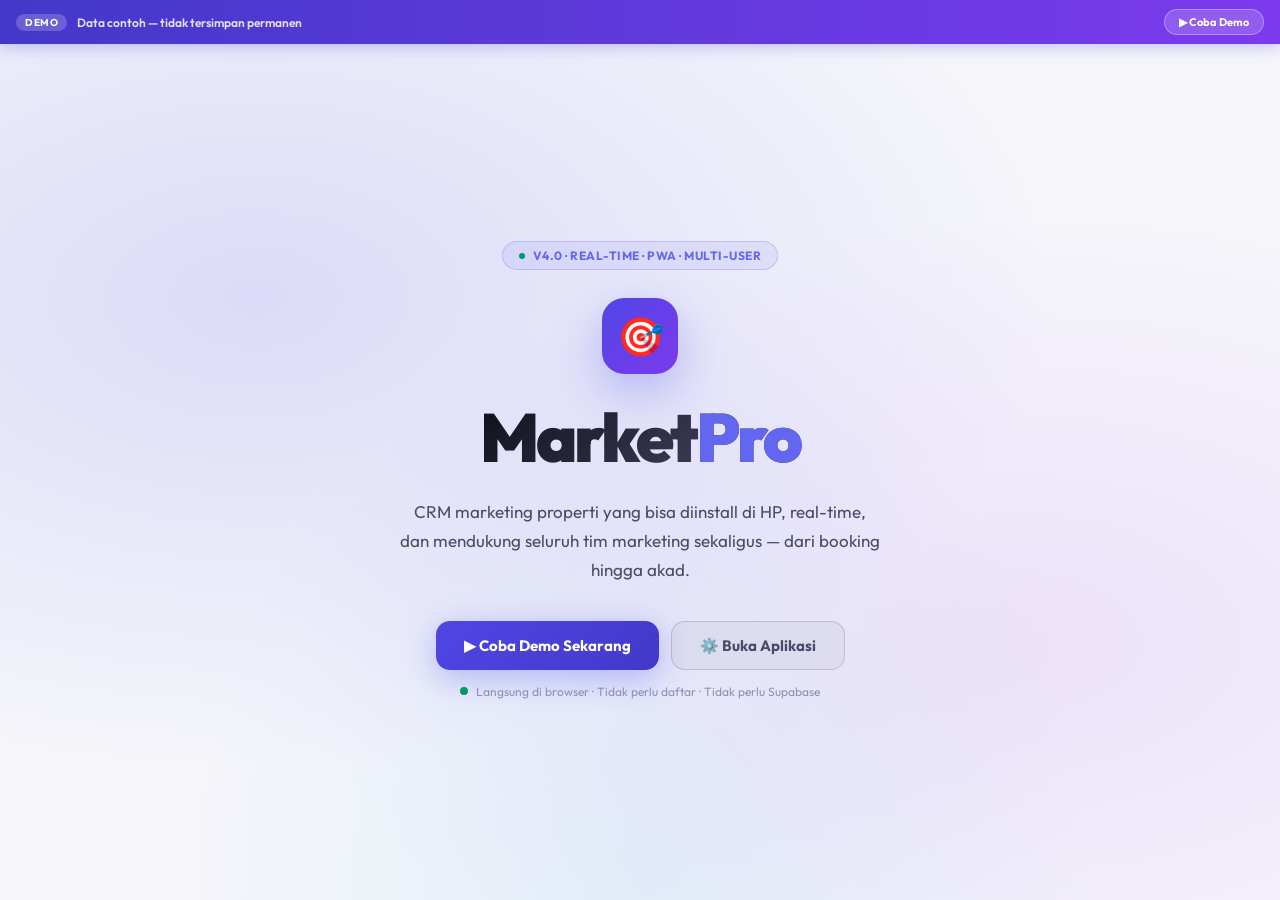
==== commit 2849db41: "update desain demo.html" ====
--- a/demo.html
+++ b/demo.html
@@ -4,644 +4,823 @@
 <meta charset="UTF-8"/>
 <meta name="viewport" content="width=device-width,initial-scale=1,maximum-scale=1,user-scalable=no"/>
 <meta name="theme-color" content="#050508"/>
+<meta name="mobile-web-app-capable" content="yes"/>
+<meta name="apple-mobile-web-app-capable" content="yes"/>
 <title>MarketPro — Demo</title>
-<link href="https://fonts.googleapis.com/css2?family=Outfit:wght@400;600;700;800;900&family=JetBrains+Mono:wght@400;600&display=swap" rel="stylesheet"/>
+<link href="https://fonts.googleapis.com/css2?family=Outfit:wght@300;400;500;600;700;800;900&family=JetBrains+Mono:wght@400;500;600&display=swap" rel="stylesheet"/>
+<link rel="stylesheet" href="css/main.css"/>
 <style>
-:root{--brand:#6366f1;--brand2:#818cf8;--violet:#a855f7;--emerald:#10b981;--amber:#f59e0b;--rose:#f43f5e;--bg:#050508;--s1:#0c0c12;--s2:#111118;--s3:#18181f;--s4:#1e1e28;--t1:#f0f0f8;--t2:#9898b8;--t3:#4a4a68;--t4:#2e2e42;--border:rgba(255,255,255,0.08);--border2:rgba(255,255,255,0.14);--r-sm:10px;--r-md:14px;--r-lg:20px;--r-full:999px;--font:'Outfit',sans-serif;--mono:'JetBrains Mono',monospace}
-html.light{--bg:#f5f5fa;--s1:#eeeef6;--s2:#ffffff;--s3:#f9f9fd;--s4:#ededf5;--border:rgba(0,0,0,0.08);--border2:rgba(0,0,0,0.14);--t1:#0f0f1a;--t2:#4a4a6a;--t3:#9090b0;--t4:#b8b8cc;--brand:#4f46e5;--brand2:#6366f1;--emerald:#059669;--amber:#d97706;--rose:#e11d48;--violet:#7c3aed}
-html.theme-anim,html.theme-anim *,html.theme-anim *::before,html.theme-anim *::after{transition:background-color .3s ease,border-color .3s ease,color .3s ease,box-shadow .3s ease !important}
-*{margin:0;padding:0;box-sizing:border-box;-webkit-tap-highlight-color:transparent}
-html,body{height:100%;overflow:hidden}
-body{font-family:var(--font);background:var(--bg);color:var(--t1);-webkit-font-smoothing:antialiased}
-input,select,textarea,button{font-family:var(--font)}
-
 /* ── DEMO BANNER ── */
-.dbanner{position:fixed;top:0;left:0;right:0;z-index:9999;background:linear-gradient(90deg,#4338ca,#7c3aed);padding:9px max(env(safe-area-inset-right),16px) 9px max(env(safe-area-inset-left),16px);display:flex;align-items:center;justify-content:space-between;gap:10px;box-shadow:0 2px 16px rgba(99,102,241,.4)}
-.dbanner-txt{font-size:12px;font-weight:700;color:#fff;display:flex;align-items:center;gap:8px;min-width:0}
-.dbadge{background:rgba(255,255,255,.2);border-radius:var(--r-full);padding:2px 9px;font-size:10px;letter-spacing:.5px;flex-shrink:0}
-.dbanner-btn{padding:5px 14px;border-radius:var(--r-full);background:rgba(255,255,255,.18);border:1px solid rgba(255,255,255,.3);color:#fff;font-size:11px;font-weight:700;cursor:pointer;white-space:nowrap;flex-shrink:0;font-family:var(--font);transition:background .2s}
-.dbanner-btn:hover{background:rgba(255,255,255,.28)}
-
-/* ── LANDING ── */
-#landing{position:fixed;inset:0;top:38px;overflow-y:auto;overflow-x:hidden;background:var(--bg)}
-html.light #landing{background:var(--bg)}
-.hero{min-height:calc(100vh - 38px);display:flex;flex-direction:column;align-items:center;justify-content:center;padding:60px 24px;text-align:center;position:relative;overflow:hidden}
-.hero::before{content:'';position:absolute;inset:0;pointer-events:none;background:radial-gradient(ellipse at 20% 30%,rgba(99,102,241,.18),transparent 55%),radial-gradient(ellipse at 80% 70%,rgba(168,85,247,.12),transparent 50%),radial-gradient(ellipse at 50% 100%,rgba(14,165,233,.08),transparent 50%)}
-.hero::after{content:'';position:absolute;inset:0;pointer-events:none;background-image:linear-gradient(rgba(255,255,255,.018) 1px,transparent 1px),linear-gradient(90deg,rgba(255,255,255,.018) 1px,transparent 1px);background-size:40px 40px;mask-image:radial-gradient(ellipse at center,black 20%,transparent 80%)}
-.hbadge{display:inline-flex;align-items:center;gap:8px;background:rgba(99,102,241,.1);border:1px solid rgba(99,102,241,.25);border-radius:var(--r-full);padding:6px 16px;font-size:12px;font-weight:700;color:var(--brand2);letter-spacing:.5px;text-transform:uppercase;margin-bottom:28px;position:relative;z-index:1}
-.ldot{width:6px;height:6px;border-radius:50%;background:var(--emerald);animation:lpulse 2s infinite;display:inline-block}
-@keyframes lpulse{0%,100%{box-shadow:0 0 0 0 rgba(16,185,129,.5)}50%{box-shadow:0 0 0 5px rgba(16,185,129,0)}}
-.hmark{width:72px;height:72px;border-radius:22px;background:linear-gradient(135deg,var(--brand),var(--violet));display:flex;align-items:center;justify-content:center;font-size:36px;box-shadow:0 16px 48px rgba(99,102,241,.4);margin:0 auto 20px;position:relative;z-index:1}
-.hwm{font-size:clamp(40px,9vw,64px);font-weight:900;letter-spacing:-3px;margin-bottom:18px;position:relative;z-index:1}
-.hwm em{font-style:normal;color:var(--brand2)}
-.htag{font-size:clamp(14px,2.5vw,17px);color:var(--t2);max-width:480px;line-height:1.7;margin-bottom:36px;position:relative;z-index:1}
-.hcta{display:flex;gap:12px;flex-wrap:wrap;justify-content:center;position:relative;z-index:1}
-.bcta{padding:14px 28px;border-radius:var(--r-md);font-size:15px;font-weight:700;cursor:pointer;text-decoration:none;display:inline-flex;align-items:center;gap:8px;transition:all .2s;border:none}
-.bp{background:linear-gradient(135deg,var(--brand),#4338ca);color:#fff;box-shadow:0 8px 32px rgba(99,102,241,.4)}
-.bp:hover{transform:translateY(-2px);box-shadow:0 12px 40px rgba(99,102,241,.5)}
-.bs{background:rgba(255,255,255,.06);border:1.5px solid var(--border2);color:var(--t2)}
-.bs:hover{background:rgba(255,255,255,.1);color:var(--t1)}
-.hnote{display:flex;align-items:center;gap:8px;margin-top:14px;font-size:12px;color:var(--t3);position:relative;z-index:1}
-.hndot{width:8px;height:8px;border-radius:50%;background:var(--emerald);flex-shrink:0}
-
-/* shots */
-.shots{background:var(--s1);padding:64px 0;border-top:1px solid var(--border);border-bottom:1px solid var(--border)}
-.stitle{text-align:center;font-size:clamp(20px,4vw,30px);font-weight:800;letter-spacing:-1.2px;margin-bottom:8px;padding:0 24px}
-.ssub{text-align:center;font-size:14px;color:var(--t2);margin-bottom:40px;padding:0 24px}
-.srow{display:flex;gap:16px;padding:0 24px 10px;overflow-x:auto;justify-content:center;scrollbar-width:thin;scrollbar-color:var(--s4) transparent}
-.srow::-webkit-scrollbar{height:4px}
-.srow::-webkit-scrollbar-thumb{background:var(--s4);border-radius:2px}
-.swrap{flex-shrink:0;text-align:center}
-.sframe{width:180px;border-radius:26px;overflow:hidden;border:1.5px solid var(--border2);box-shadow:0 18px 44px rgba(0,0,0,.55);transition:transform .3s;display:block}
-.sframe:hover{transform:translateY(-6px) scale(1.02)}
-.sframe img{width:100%;display:block}
-.slabel{font-size:11px;color:var(--t3);font-weight:600;margin-top:10px;letter-spacing:.3px}
-
-/* features */
-.feats{padding:64px 24px;max-width:1040px;margin:0 auto}
-.ftitle{font-size:clamp(20px,4vw,30px);font-weight:800;letter-spacing:-1.2px;text-align:center;margin-bottom:8px}
-.fsub{font-size:14px;color:var(--t2);text-align:center;margin-bottom:40px}
-.fgrid{display:grid;grid-template-columns:repeat(auto-fit,minmax(260px,1fr));gap:12px}
-.fcard{background:var(--s2);border:1px solid var(--border);border-radius:18px;padding:20px;transition:border-color .2s,transform .2s}
-.fcard:hover{border-color:rgba(99,102,241,.25);transform:translateY(-2px)}
-.fico{font-size:24px;margin-bottom:10px}
-.fh{font-size:15px;font-weight:700;letter-spacing:-.3px;margin-bottom:4px}
-.fp{font-size:13px;color:var(--t2);line-height:1.6}
-
-/* cta bottom */
-.ctasec{padding:64px 24px;text-align:center;background:var(--s1);border-top:1px solid var(--border)}
-.ctitle{font-size:clamp(20px,4vw,30px);font-weight:800;letter-spacing:-1.2px;margin-bottom:8px}
-.csub{font-size:14px;color:var(--t2);margin-bottom:28px}
-
-footer{padding:36px 24px;text-align:center;border-top:1px solid var(--border)}
-.flogo{display:inline-flex;align-items:center;gap:9px;margin-bottom:10px}
-.fmk{width:30px;height:30px;border-radius:9px;background:linear-gradient(135deg,var(--brand),var(--violet));display:flex;align-items:center;justify-content:center;font-size:15px}
-.fwm{font-size:17px;font-weight:800;letter-spacing:-1px}
-.fwm em{font-style:normal;color:var(--brand2)}
-.flinks{display:flex;gap:20px;justify-content:center;flex-wrap:wrap;margin-top:12px}
-.flinks a{font-size:12px;color:var(--t3);text-decoration:none;transition:color .2s}
-.flinks a:hover{color:var(--t1)}
-
-/* ── APP ── */
-#app{position:fixed;inset:0;top:38px;display:none;flex-direction:column}
-#app.show{display:flex}
-.hdr{flex-shrink:0;padding:10px max(env(safe-area-inset-right),18px) 10px max(env(safe-area-inset-left),18px);display:flex;align-items:center;justify-content:space-between;gap:10px;background:rgba(5,5,8,.88);backdrop-filter:blur(24px);-webkit-backdrop-filter:blur(24px);border-bottom:1px solid var(--border);z-index:40}
-html.light .hdr{background:rgba(245,245,250,.92)}
-.hbrand{display:flex;align-items:center;gap:9px;flex-shrink:0}
-.hmk{width:34px;height:34px;border-radius:10px;background:linear-gradient(135deg,var(--brand),var(--violet));display:flex;align-items:center;justify-content:center;font-size:16px}
-.hwm2{font-size:17px;font-weight:800;letter-spacing:-1px}
-.hwm2 em{font-style:normal;color:var(--brand2)}
-.hright{display:flex;align-items:center;gap:7px;flex-shrink:1;min-width:0}
-.pill{display:flex;align-items:center;gap:6px;background:rgba(255,255,255,.05);border:1px solid var(--border);border-radius:var(--r-full);padding:5px 10px 5px 5px;min-width:0;max-width:min(170px,42vw)}
-html.light .pill{background:rgba(0,0,0,.04)}
-.pav{width:26px;height:26px;border-radius:50%;font-size:11px;font-weight:800;display:flex;align-items:center;justify-content:center;flex-shrink:0}
-.pnm{font-size:12px;font-weight:600;overflow:hidden;text-overflow:ellipsis;white-space:nowrap;flex:1;min-width:0}
-.prole{font-size:9px;font-weight:700;text-transform:uppercase;letter-spacing:.7px;padding:2px 7px;border-radius:var(--r-full);background:rgba(244,63,94,.15);color:var(--rose);flex-shrink:0}
-.hbtn2{width:40px;height:40px;border-radius:var(--r-sm);background:rgba(255,255,255,.05);border:1px solid var(--border);color:var(--t2);font-size:18px;cursor:pointer;display:flex;align-items:center;justify-content:center;transition:all .2s;flex-shrink:0;position:relative}
-html.light .hbtn2{background:rgba(0,0,0,.04)}
-.hbtn2:active{transform:scale(.88)}
-.npip{position:absolute;top:7px;right:7px;width:8px;height:8px;border-radius:50%;background:var(--rose);border:1.5px solid var(--bg);display:block}
-
-.scrl{flex:1;overflow-y:auto;overflow-x:hidden;-webkit-overflow-scrolling:touch;padding-left:env(safe-area-inset-left);padding-right:env(safe-area-inset-right)}
-.scrl::-webkit-scrollbar{width:3px}
-.scrl::-webkit-scrollbar-thumb{background:var(--s4);border-radius:2px}
-
-.tbar{flex-shrink:0;background:rgba(5,5,8,.94);backdrop-filter:blur(24px);-webkit-backdrop-filter:blur(24px);border-top:1px solid var(--border);display:flex;padding-bottom:max(env(safe-area-inset-bottom),4px)}
-html.light .tbar{background:rgba(245,245,250,.96)}
-.tab{flex:1;display:flex;flex-direction:column;align-items:center;gap:4px;padding:10px 0 8px;border:none;background:none;color:var(--t4);font-size:10px;font-weight:600;cursor:pointer;transition:color .2s;font-family:var(--font);letter-spacing:.3px;min-width:44px}
-.tabi{font-size:22px;transition:transform .25s cubic-bezier(.34,1.56,.64,1);display:block}
-.tab.on{color:var(--brand2)}
-.tab.on .tabi{transform:translateY(-2px) scale(1.1)}
-
-.pg{display:none;padding-bottom:20px}
-.pg.on{display:block;animation:pgIn .3s ease}
-@keyframes pgIn{from{opacity:0;transform:translateY(6px)}to{opacity:1;transform:translateY(0)}}
-
-/* dashboard */
-.dhero{padding:26px max(env(safe-area-inset-right),20px) 22px max(env(safe-area-inset-left),20px);background:var(--s1);position:relative;overflow:hidden}
-.dhero::before{content:'';position:absolute;inset:0;pointer-events:none;background:radial-gradient(ellipse at 10% 50%,rgba(99,102,241,.16),transparent 60%),radial-gradient(ellipse at 90% 20%,rgba(168,85,247,.1),transparent 50%)}
-.dhero::after{content:'';position:absolute;inset:0;pointer-events:none;background-image:linear-gradient(rgba(255,255,255,.022) 1px,transparent 1px),linear-gradient(90deg,rgba(255,255,255,.022) 1px,transparent 1px);background-size:32px 32px;mask-image:linear-gradient(to bottom,transparent,black 30%,black 70%,transparent)}
-html.light .dhero{background:linear-gradient(160deg,#dde0ff,var(--bg) 70%)}
-.hc{position:relative;z-index:1}
-.hcg{font-size:12px;color:var(--t3);font-weight:500;margin-bottom:3px;display:flex;align-items:center;gap:6px}
-.lbadge{display:inline-flex;align-items:center;gap:5px;font-size:10px;font-weight:700;color:var(--emerald);background:rgba(16,185,129,.12);border:1px solid rgba(16,185,129,.2);border-radius:var(--r-full);padding:2px 8px}
-.hcname{font-size:24px;font-weight:800;letter-spacing:-1.2px;line-height:1.1;margin-bottom:20px;background:linear-gradient(135deg,var(--t1),var(--t2));-webkit-background-clip:text;-webkit-text-fill-color:transparent;background-clip:text}
-html.light .hcname{background:linear-gradient(135deg,#0f0f1a,#4a4a6a);-webkit-background-clip:text;background-clip:text}
-.hcname .ac{-webkit-text-fill-color:var(--brand2)}
-.strow{display:grid;grid-template-columns:1fr 1fr;gap:10px}
-.stile{background:rgba(255,255,255,.05);border:1px solid var(--border);border-radius:var(--r-lg);padding:15px 13px;backdrop-filter:blur(12px);position:relative;overflow:hidden}
-html.light .stile{background:rgba(255,255,255,.7)}
-.stlbl{font-size:11px;color:var(--t3);font-weight:600;margin-bottom:6px;letter-spacing:.3px}
-.stval{font-size:30px;font-weight:800;font-family:var(--mono);letter-spacing:-2px;line-height:1}
-.stsub{font-size:10px;color:var(--t4);margin-top:4px;font-weight:500}
-.st-brand .stval{color:var(--brand2)} .st-green .stval{color:var(--emerald)} .st-amber .stval{color:var(--amber)} .st-violet .stval{color:var(--violet)}
-
-.sec2{padding:18px max(env(safe-area-inset-right),20px) 0 max(env(safe-area-inset-left),20px)}
-.sechd{display:flex;align-items:center;justify-content:space-between;margin-bottom:12px}
-.secttl{font-size:14px;font-weight:700;letter-spacing:-.3px;display:flex;align-items:center;gap:7px}
-.seclnk{font-size:12px;color:var(--brand2);font-weight:600;cursor:pointer}
-
-/* pipeline */
-.pscrl{display:flex;gap:8px;overflow-x:auto;padding-bottom:6px;scrollbar-width:none}
-.pscrl::-webkit-scrollbar{display:none}
-.pcrd{flex-shrink:0;width:104px;background:var(--s2);border:1px solid var(--border);border-radius:var(--r-md);padding:12px;cursor:pointer;transition:all .2s;position:relative;overflow:hidden}
-.pcrd::before{content:'';position:absolute;top:0;left:0;right:0;height:2px;border-radius:2px 2px 0 0}
-.pcrd:active{transform:scale(.95)}
-.pcnum{font-size:22px;font-weight:800;font-family:var(--mono);line-height:1;letter-spacing:-2px;margin-bottom:4px}
-.pclbl{font-size:9.5px;color:var(--t3);font-weight:600;letter-spacing:.3px}
-.pc0 .pcrd::before{background:var(--brand)} .pc0 .pcnum{color:var(--brand2)}
-.pc1 .pcrd::before{background:var(--amber)} .pc1 .pcnum{color:var(--amber)}
-.pc2 .pcrd::before{background:var(--violet)} .pc2 .pcnum{color:var(--violet)}
-.pc3 .pcrd::before{background:var(--emerald)} .pc3 .pcnum{color:var(--emerald)}
-.pc4 .pcrd::before{background:var(--rose)} .pc4 .pcnum{color:var(--rose)}
-
-/* feed */
-.fitem{display:flex;align-items:center;gap:12px;padding:12px 0;cursor:pointer;border-bottom:1px solid var(--border)}
-.fitem:last-child{border-bottom:none}
-.fitem:active{opacity:.7}
-.fav2{width:40px;height:40px;border-radius:var(--r-md);font-size:15px;font-weight:800;display:flex;align-items:center;justify-content:center;flex-shrink:0}
-.fnm2{font-size:14px;font-weight:600;white-space:nowrap;overflow:hidden;text-overflow:ellipsis;letter-spacing:-.2px}
-.fmeta2{font-size:11px;color:var(--t3);margin-top:2px;display:flex;align-items:center;gap:5px;flex-wrap:wrap}
-.fdot2{width:3px;height:3px;border-radius:50%;background:var(--t4);flex-shrink:0}
-.ftm2{font-size:10px;color:var(--t4);font-family:var(--mono);flex-shrink:0}
-
-/* konsumen */
-.sz2{padding:12px max(env(safe-area-inset-right),18px) 8px max(env(safe-area-inset-left),18px);position:sticky;top:0;z-index:30;background:rgba(5,5,8,.87);backdrop-filter:blur(20px);-webkit-backdrop-filter:blur(20px)}
-html.light .sz2{background:rgba(245,245,250,.93)}
-.sfld2{width:100%;padding:11px 12px 11px 40px;background:var(--s3);border:1.5px solid var(--border);border-radius:var(--r-md);color:var(--t1);font-size:14px;font-weight:500;outline:none;transition:border-color .2s}
-.sfld2:focus{border-color:var(--brand)}
-.sfld2::placeholder{color:var(--t4)}
-.sico2{position:absolute;left:30px;top:50%;transform:translateY(-50%);font-size:15px;color:var(--t3);pointer-events:none}
-.sfwrap{position:relative}
-.chips2{display:flex;gap:7px;padding:9px max(env(safe-area-inset-right),18px) 12px max(env(safe-area-inset-left),18px);overflow-x:auto;scrollbar-width:none}
-.chips2::-webkit-scrollbar{display:none}
-.chip2{flex-shrink:0;padding:5px 12px;border-radius:var(--r-full);border:1.5px solid var(--border);background:transparent;color:var(--t3);font-size:11px;font-weight:700;cursor:pointer;transition:all .2s;font-family:var(--font)}
-.chip2.on{background:var(--brand);border-color:var(--brand);color:#fff}
-.kfeed2{padding:0 max(env(safe-area-inset-right),18px) 110px max(env(safe-area-inset-left),18px);display:flex;flex-direction:column;gap:10px}
-.kcrd{background:var(--s2);border:1px solid var(--border);border-radius:var(--r-lg);padding:15px;cursor:pointer;position:relative;overflow:hidden;transition:all .2s}
-.kcrd::before{content:'';position:absolute;left:0;top:16px;bottom:16px;width:3px;border-radius:0 3px 3px 0}
-.kcrd:active{transform:scale(.98)}
-.kcrd.sb::before{background:var(--brand)} .kcrd.sd::before{background:var(--amber)} .kcrd.sk::before{background:var(--violet)} .kcrd.ss::before{background:var(--emerald)} .kcrd.sx::before{background:var(--rose)}
-.kcrd.sb{background:linear-gradient(135deg,rgba(99,102,241,.04),var(--s2) 60%)}
-.kcrd.ss{background:linear-gradient(135deg,rgba(16,185,129,.04),var(--s2) 60%)}
-.ktop{display:flex;align-items:flex-start;justify-content:space-between;gap:8px;margin-bottom:10px}
-.knm{font-size:15px;font-weight:700;letter-spacing:-.3px}
-.kun{font-size:11px;color:var(--t3);margin-top:1px}
-.kown{font-size:10px;color:var(--t4);margin-top:1px}
-.sbdg{flex-shrink:0;font-size:10px;font-weight:700;padding:3px 9px;border-radius:var(--r-full);letter-spacing:.4px}
-.sbdg.bk{background:rgba(99,102,241,.15);color:var(--brand2)} .sbdg.dp{background:rgba(245,158,11,.15);color:var(--amber)} .sbdg.bks{background:rgba(168,85,247,.15);color:var(--violet)} .sbdg.sl{background:rgba(16,185,129,.15);color:var(--emerald)} .sbdg.bt{background:rgba(244,63,94,.15);color:var(--rose)}
-.kfoot{display:flex;gap:14px;background:rgba(255,255,255,.04);border-radius:8px;padding:8px 11px}
-html.light .kfoot{background:rgba(0,0,0,.04)}
-.kst{display:flex;align-items:center;gap:4px;font-size:11px;color:var(--t3);font-weight:500}
-.fab2{position:fixed;bottom:calc(max(env(safe-area-inset-bottom),4px)+64px+16px);right:max(env(safe-area-inset-right),20px);z-index:50;width:56px;height:56px;border-radius:18px;background:linear-gradient(135deg,var(--brand),#4338ca);border:none;color:#fff;font-size:26px;cursor:pointer;display:flex;align-items:center;justify-content:center;box-shadow:0 8px 32px rgba(99,102,241,.5);transition:all .25s cubic-bezier(.34,1.56,.64,1);font-family:var(--font)}
-.fab2:active{transform:scale(.88) rotate(45deg)}
-
-/* laporan */
-.lkpi2{display:grid;grid-template-columns:1fr 1fr;gap:10px;padding:20px max(env(safe-area-inset-right),18px) 0 max(env(safe-area-inset-left),18px)}
-.kpi2{background:var(--s2);border:1px solid var(--border);border-radius:var(--r-lg);padding:15px}
-.kico{font-size:20px;margin-bottom:7px} .klbl{font-size:11px;color:var(--t3);font-weight:600;margin-bottom:3px} .kval{font-size:21px;font-weight:800;font-family:var(--mono);letter-spacing:-1.5px}
-.kb .kval{color:var(--brand2)} .kg .kval{color:var(--emerald)} .ka .kval{color:var(--amber)} .kv .kval{color:var(--violet)}
-.plist2{display:flex;flex-direction:column;gap:12px;padding:0 max(env(safe-area-inset-right),18px) 0 max(env(safe-area-inset-left),18px)}
-.pbar{} .pbarh{display:flex;justify-content:space-between;align-items:center;margin-bottom:5px} .pbn{font-size:12px;font-weight:600} .pbm{font-size:11px;color:var(--t3);font-family:var(--mono)}
-.ptrk{height:6px;background:var(--s4);border-radius:var(--r-full);overflow:hidden}
-.pfl{height:100%;border-radius:var(--r-full);transition:width .8s cubic-bezier(.22,1,.36,1)}
-.tcrd{margin:0 max(env(safe-area-inset-right),18px) 0 max(env(safe-area-inset-left),18px);background:linear-gradient(135deg,rgba(99,102,241,.1),rgba(168,85,247,.06));border:1px solid rgba(99,102,241,.2);border-radius:var(--r-lg);padding:17px}
-.tch{display:flex;justify-content:space-between;align-items:flex-start;margin-bottom:10px}
-.tcl{font-size:13px;font-weight:700} .tcs{font-size:11px;color:var(--t3);margin-top:2px}
-.tcn{font-size:22px;font-weight:800;font-family:var(--mono);color:var(--brand2);letter-spacing:-1px}
-.ttrk{height:8px;background:var(--s4);border-radius:var(--r-full);overflow:hidden}
-.tfl{height:100%;background:linear-gradient(90deg,var(--brand),var(--violet));border-radius:var(--r-full)}
-.tpct{font-size:11px;color:var(--t3);margin-top:5px}
-
-/* pengaturan */
-.sethr{padding:22px max(env(safe-area-inset-right),18px) 18px max(env(safe-area-inset-left),18px);background:var(--s1);display:flex;align-items:center;gap:14px;position:relative;overflow:hidden}
-.sethr::before{content:'';position:absolute;inset:0;pointer-events:none;background:radial-gradient(ellipse at 20% 50%,rgba(99,102,241,.1),transparent 60%)}
-.sav{width:58px;height:58px;border-radius:16px;font-size:22px;font-weight:800;display:flex;align-items:center;justify-content:center;flex-shrink:0}
-.sem{font-size:12px;color:var(--t3);margin-top:2px}
-.sgrp{padding:0 max(env(safe-area-inset-right),18px) 4px max(env(safe-area-inset-left),18px)}
-.sgrpl{font-size:10px;font-weight:700;text-transform:uppercase;letter-spacing:1.2px;color:var(--t4);padding:14px 0 10px}
-.sform{background:var(--s2);border:1px solid var(--border);border-radius:var(--r-lg);overflow:hidden}
-.srow2{display:flex;align-items:center;justify-content:space-between;padding:13px 16px;gap:12px;border-bottom:1px solid var(--border);cursor:pointer;transition:background .15s}
-.srow2:last-child{border-bottom:none}
-.srow2:active{background:rgba(255,255,255,.04)}
-.srnm{font-size:14px;font-weight:600;letter-spacing:-.2px}
-.srds{font-size:11px;color:var(--t3);margin-top:2px}
-/* toggle */
-.ttw{display:flex;align-items:center;justify-content:space-between;padding:13px 16px}
-.ttinf{flex:1} .ttnm{font-size:14px;font-weight:600;letter-spacing:-.2px} .ttds{font-size:11px;color:var(--t3);margin-top:2px}
-.tpil{position:relative;width:52px;height:28px;flex-shrink:0;cursor:pointer}
-.tpil input{position:absolute;opacity:0;width:0;height:0}
-.ttrk2{position:absolute;inset:0;background:var(--s4);border:1.5px solid var(--border);border-radius:var(--r-full);transition:background .3s,border-color .3s}
-.tpil input:checked+.ttrk2{background:var(--brand);border-color:var(--brand)}
-.tthmb{position:absolute;top:3px;left:3px;width:20px;height:20px;border-radius:50%;background:var(--t3);display:flex;align-items:center;justify-content:center;font-size:11px;transition:transform .3s cubic-bezier(.34,1.56,.64,1),background .3s;box-shadow:0 1px 4px rgba(0,0,0,.3)}
-.tpil input:checked+.ttrk2 .tthmb{transform:translateX(24px);background:#fff}
-
-/* modal */
-.mov{position:fixed;inset:0;top:38px;z-index:200;background:rgba(0,0,0,.72);backdrop-filter:blur(5px);display:none;align-items:flex-end}
-.mov.open{display:flex}
-.msh{width:100%;max-height:88dvh;background:var(--s2);border-radius:22px 22px 0 0;border-top:1px solid var(--border2);overflow-y:auto;animation:shUp .3s cubic-bezier(.22,1,.36,1);scrollbar-width:none;padding-bottom:max(env(safe-area-inset-bottom),12px)}
-.msh::-webkit-scrollbar{display:none}
-@keyframes shUp{from{transform:translateY(100%)}to{transform:translateY(0)}}
-.mpil{width:32px;height:4px;background:var(--s4);border-radius:2px;margin:10px auto 0}
-.mhd{padding:13px 18px;display:flex;align-items:center;justify-content:space-between;border-bottom:1px solid var(--border)}
-.mttl{font-size:16px;font-weight:700;letter-spacing:-.4px}
-.mcl{width:30px;height:30px;border-radius:8px;background:var(--s3);border:1px solid var(--border);color:var(--t3);font-size:14px;cursor:pointer;display:flex;align-items:center;justify-content:center}
-.mbd{padding:18px}
-/* detail */
-.dhr{padding:22px 18px 18px;background:var(--s1);display:flex;align-items:center;gap:14px;position:relative;overflow:hidden}
-.dhr::before{content:'';position:absolute;inset:0;pointer-events:none;background:radial-gradient(ellipse at 80% 50%,rgba(99,102,241,.1),transparent 60%)}
-.dav{width:58px;height:58px;border-radius:16px;font-size:22px;font-weight:800;display:flex;align-items:center;justify-content:center;flex-shrink:0}
-.dnm{font-size:19px;font-weight:800;letter-spacing:-.7px}
-.dun{font-size:12px;color:var(--t3);margin-top:2px}
-.qar{display:grid;grid-template-columns:1fr 1fr;gap:9px;padding:14px 18px}
-.qa{padding:11px 8px;background:var(--s3);border:1px solid var(--border);border-radius:var(--r-md);color:var(--t1);font-size:12px;font-weight:700;cursor:pointer;display:flex;flex-direction:column;align-items:center;gap:5px;transition:all .2s;font-family:var(--font)}
-.qa:active{transform:scale(.94)}
-.qaico{font-size:19px}
-.qa.qc,.qa.qw{border-color:rgba(5,150,105,.3);background:rgba(5,150,105,.08);color:var(--emerald)}
-.qa.qe{border-color:rgba(99,102,241,.3);background:rgba(99,102,241,.08);color:var(--brand2)}
-.qa.ql{border-color:rgba(245,158,11,.3);background:rgba(245,158,11,.08);color:var(--amber)}
-.dsec{padding:4px 18px 12px}
-.dsecl{font-size:10px;font-weight:700;text-transform:uppercase;letter-spacing:1.2px;color:var(--t4);margin-bottom:8px;padding-bottom:7px;border-bottom:1px solid var(--border)}
-.drow{display:flex;justify-content:space-between;align-items:flex-start;padding:6px 0;gap:12px}
-.dk{font-size:12px;color:var(--t3);font-weight:500;flex-shrink:0} .dv{font-size:12px;font-weight:700;text-align:right;flex:1}
-.bkls{display:flex;flex-direction:column}
-.bkl{display:flex;align-items:center;gap:11px;padding:10px 0;border-bottom:1px solid var(--border);cursor:pointer}
-.bkl:last-child{border-bottom:none}
-.bkl:active{opacity:.7}
-.bchk{width:22px;height:22px;border-radius:6px;border:2px solid var(--s4);display:flex;align-items:center;justify-content:center;font-size:12px;flex-shrink:0;transition:all .2s}
-.bchk.done{background:var(--emerald);border-color:var(--emerald)}
-.bktxt{font-size:13px;flex:1;font-weight:500}
-.bktxt.done{color:var(--t3);text-decoration:line-through}
-.tl{display:flex;flex-direction:column}
-.tli{display:flex;gap:11px;padding-bottom:14px;position:relative}
-.tli:not(:last-child)::before{content:'';position:absolute;left:12px;top:24px;bottom:0;width:1.5px;background:var(--border)}
-.tldot{width:24px;height:24px;border-radius:50%;flex-shrink:0;display:flex;align-items:center;justify-content:center;font-size:12px;z-index:1;background:var(--s3);border:1.5px solid var(--border)}
-.tlac{font-size:13px;font-weight:600;letter-spacing:-.2px}
-.tltm{font-size:10px;color:var(--t4);font-family:var(--mono);margin-top:2px}
-.tlnt{font-size:12px;color:var(--t2);background:var(--s3);border:1px solid var(--border);border-radius:8px;padding:7px 9px;margin-top:5px;line-height:1.5}
-
-/* toast */
-.toast{position:fixed;top:calc(38px + 10px);left:50%;transform:translateX(-50%) translateY(-4px);background:var(--s3);border:1px solid var(--border2);border-radius:var(--r-full);padding:9px 17px;font-size:13px;font-weight:600;z-index:9000;display:flex;align-items:center;gap:7px;box-shadow:0 4px 24px rgba(0,0,0,.5);white-space:nowrap;opacity:0;pointer-events:none;transition:all .3s cubic-bezier(.22,1,.36,1)}
-.toast.on{opacity:1;pointer-events:auto;transform:translateX(-50%) translateY(0)}
-
-/* empty */
-.empty{text-align:center;padding:48px 28px;display:flex;flex-direction:column;align-items:center;gap:8px}
-.eico{font-size:44px;opacity:.4} .enm{font-size:15px;font-weight:700;color:var(--t2)} .esb{font-size:12px;color:var(--t4)}
-
-/* avatars */
-.av0{background:linear-gradient(135deg,#6366f1,#4338ca)} .av1{background:linear-gradient(135deg,#10b981,#047857)} .av2{background:linear-gradient(135deg,#f59e0b,#b45309)} .av3{background:linear-gradient(135deg,#a855f7,#6d28d9)} .av4{background:linear-gradient(135deg,#f43f5e,#b91c1c)} .av5{background:linear-gradient(135deg,#0ea5e9,#0284c7)} .av6{background:linear-gradient(135deg,#f97316,#c2410c)} .av7{background:linear-gradient(135deg,#ec4899,#be185d)}
-select option{background:#111118;color:var(--t1)}
-html.light select option{background:#fff;color:#0f0f1a}
+.demo-banner {
+  position: fixed; top: 0; left: 0; right: 0; z-index: 9999;
+  background: linear-gradient(90deg, #4338ca, #7c3aed);
+  padding: 9px max(env(safe-area-inset-right),16px) 9px max(env(safe-area-inset-left),16px);
+  display: flex; align-items: center; justify-content: space-between; gap: 10px;
+  box-shadow: 0 2px 16px rgba(99,102,241,.4);
+}
+.demo-badge { background: rgba(255,255,255,.2); border-radius: var(--r-full); padding: 2px 9px; font-size: 10px; font-weight: 700; color: #fff; letter-spacing: .5px; flex-shrink: 0; }
+.demo-msg { font-size: 12px; font-weight: 600; color: rgba(255,255,255,.85); flex: 1; min-width: 0; overflow: hidden; text-overflow: ellipsis; white-space: nowrap; }
+.demo-btn { padding: 5px 14px; border-radius: var(--r-full); background: rgba(255,255,255,.18); border: 1px solid rgba(255,255,255,.3); color: #fff; font-size: 11px; font-weight: 700; cursor: pointer; white-space: nowrap; flex-shrink: 0; font-family: var(--font-body); transition: background .2s; }
+.demo-btn:hover { background: rgba(255,255,255,.28); }
+
+/* Offset konten supaya tidak tertutup banner */
+#landing, #shell { padding-top: 40px; }
+#shell { padding-top: 0; margin-top: 40px; height: calc(100dvh - 40px) !important; }
+
+/* ════════════════════════════
+   LANDING PAGE
+════════════════════════════ */
+#landing { overflow-y: auto; overflow-x: hidden; background: var(--bg-base); }
+html.light #landing { background: var(--bg-base); }
+
+/* Hero */
+.lp-hero {
+  min-height: calc(100vh - 40px);
+  display: flex; flex-direction: column; align-items: center; justify-content: center;
+  padding: 60px 24px; text-align: center; position: relative; overflow: hidden;
+}
+.lp-hero::before {
+  content: ''; position: absolute; inset: 0; pointer-events: none;
+  background:
+    radial-gradient(ellipse at 20% 30%, rgba(99,102,241,.18), transparent 55%),
+    radial-gradient(ellipse at 80% 70%, rgba(168,85,247,.12), transparent 50%),
+    radial-gradient(ellipse at 50% 100%, rgba(14,165,233,.08), transparent 50%);
+}
+.lp-hero::after {
+  content: ''; position: absolute; inset: 0; pointer-events: none;
+  background-image: linear-gradient(rgba(255,255,255,.018) 1px, transparent 1px), linear-gradient(90deg, rgba(255,255,255,.018) 1px, transparent 1px);
+  background-size: 40px 40px;
+  mask-image: radial-gradient(ellipse at center, black 20%, transparent 80%);
+}
+.hero-badge {
+  display: inline-flex; align-items: center; gap: 8px;
+  background: rgba(99,102,241,.1); border: 1px solid rgba(99,102,241,.25);
+  border-radius: var(--r-full); padding: 6px 16px;
+  font-size: 12px; font-weight: 700; color: var(--brand-light);
+  letter-spacing: .5px; text-transform: uppercase;
+  margin-bottom: 28px; position: relative; z-index: 1;
+}
+.hero-ldot { width: 6px; height: 6px; border-radius: 50%; background: var(--emerald); animation: livePulse 2s infinite; display: inline-block; }
+.hero-mark {
+  width: 76px; height: 76px; border-radius: 22px;
+  background: linear-gradient(135deg, var(--brand), var(--violet));
+  display: flex; align-items: center; justify-content: center;
+  font-size: 38px; box-shadow: 0 16px 48px rgba(99,102,241,.4);
+  margin: 0 auto 20px; position: relative; z-index: 1;
+}
+.hero-title {
+  font-size: clamp(42px, 9vw, 68px); font-weight: 900; letter-spacing: -3px;
+  margin-bottom: 18px; position: relative; z-index: 1;
+  background: linear-gradient(135deg, var(--text-1), var(--text-2));
+  -webkit-background-clip: text; -webkit-text-fill-color: transparent; background-clip: text;
+}
+.hero-title em { font-style: normal; -webkit-text-fill-color: var(--brand-light); }
+.hero-sub {
+  font-size: clamp(14px, 2.5vw, 17px); color: var(--text-2);
+  max-width: 480px; line-height: 1.7; margin-bottom: 36px; position: relative; z-index: 1;
+}
+.hero-cta { display: flex; gap: 12px; flex-wrap: wrap; justify-content: center; position: relative; z-index: 1; }
+.btn-cta {
+  padding: 14px 28px; border-radius: var(--r-md); font-size: 15px; font-weight: 700;
+  cursor: pointer; text-decoration: none; display: inline-flex; align-items: center; gap: 8px;
+  transition: all .2s; border: none; font-family: var(--font-body);
+}
+.btn-cta-primary {
+  background: linear-gradient(135deg, var(--brand), #4338ca); color: #fff;
+  box-shadow: 0 8px 32px rgba(99,102,241,.4);
+}
+.btn-cta-primary:hover { transform: translateY(-2px); box-shadow: 0 12px 40px rgba(99,102,241,.5); }
+.btn-cta-secondary {
+  background: rgba(255,255,255,.06); border: 1.5px solid var(--glass-border-hi); color: var(--text-2);
+}
+.btn-cta-secondary:hover { background: rgba(255,255,255,.1); color: var(--text-1); }
+html.light .btn-cta-secondary { background: rgba(0,0,0,.04); border-color: var(--glass-border-hi); }
+.hero-note { display: flex; align-items: center; gap: 8px; margin-top: 14px; font-size: 12px; color: var(--text-3); position: relative; z-index: 1; }
+
+/* Features */
+.lp-section { padding: 72px 24px; max-width: 1040px; margin: 0 auto; }
+.lp-section-alt { background: var(--bg-raised); border-top: 1px solid var(--glass-border); border-bottom: 1px solid var(--glass-border); }
+.lp-section-alt > .lp-inner { max-width: 1040px; margin: 0 auto; padding: 72px 24px; }
+.lp-section-title { font-size: clamp(22px, 4vw, 32px); font-weight: 800; letter-spacing: -1.2px; text-align: center; margin-bottom: 8px; }
+.lp-section-sub { font-size: 14px; color: var(--text-2); text-align: center; margin-bottom: 44px; }
+
+.feat-grid { display: grid; grid-template-columns: repeat(auto-fit, minmax(260px, 1fr)); gap: 12px; }
+.feat-card {
+  background: var(--bg-overlay); border: 1px solid var(--glass-border);
+  border-radius: 18px; padding: 22px;
+  transition: border-color .2s, transform .2s;
+}
+.feat-card:hover { border-color: rgba(99,102,241,.3); transform: translateY(-2px); }
+.feat-ico { font-size: 26px; margin-bottom: 12px; }
+.feat-title { font-size: 15px; font-weight: 700; letter-spacing: -.3px; margin-bottom: 5px; }
+.feat-desc { font-size: 13px; color: var(--text-2); line-height: 1.65; }
+
+/* Stats row */
+.stats-row { display: grid; grid-template-columns: repeat(auto-fit, minmax(140px, 1fr)); gap: 16px; margin-bottom: 44px; }
+.stat-item { text-align: center; }
+.stat-num { font-size: 36px; font-weight: 900; letter-spacing: -2px; color: var(--brand-light); font-family: var(--font-mono); }
+.stat-lbl { font-size: 12px; color: var(--text-3); font-weight: 600; margin-top: 4px; }
+
+/* Pipeline visual */
+.pipe-visual { display: flex; align-items: center; gap: 0; justify-content: center; flex-wrap: wrap; gap: 4px; margin: 32px 0; }
+.pipe-step {
+  display: flex; flex-direction: column; align-items: center; gap: 8px;
+  padding: 16px 20px; border-radius: var(--r-lg);
+  border: 1px solid var(--glass-border); background: var(--bg-overlay);
+  min-width: 100px; flex: 1; max-width: 160px;
+}
+.pipe-step-ico { font-size: 22px; }
+.pipe-step-lbl { font-size: 11px; font-weight: 700; letter-spacing: .2px; }
+.pipe-arrow { color: var(--text-4); font-size: 18px; flex-shrink: 0; }
+.ps-booking { border-top: 3px solid var(--brand); }
+.ps-dp { border-top: 3px solid var(--amber); }
+.ps-berkas { border-top: 3px solid var(--violet); }
+.ps-selesai { border-top: 3px solid var(--emerald); }
+.ps-batal { border-top: 3px solid var(--rose); }
+
+/* CTA bottom */
+.lp-cta { text-align: center; }
+
+/* Footer */
+.lp-footer { padding: 40px 24px; text-align: center; border-top: 1px solid var(--glass-border); }
+.footer-logo { display: inline-flex; align-items: center; gap: 10px; margin-bottom: 10px; }
+.footer-mark { width: 32px; height: 32px; border-radius: 10px; background: linear-gradient(135deg, var(--brand), var(--violet)); display: flex; align-items: center; justify-content: center; font-size: 16px; }
+.footer-wordmark { font-size: 18px; font-weight: 800; letter-spacing: -1px; }
+.footer-wordmark em { font-style: normal; color: var(--brand-light); }
+.footer-links { display: flex; gap: 20px; justify-content: center; flex-wrap: wrap; margin-top: 12px; }
+.footer-links a { font-size: 12px; color: var(--text-3); text-decoration: none; transition: color .2s; }
+.footer-links a:hover { color: var(--text-1); }
+
+/* New feature badges */
+.new-badge { display: inline-block; background: var(--emerald-soft); color: var(--emerald); border: 1px solid rgba(16,185,129,.25); border-radius: var(--r-full); font-size: 9px; font-weight: 800; padding: 1px 7px; letter-spacing: .5px; text-transform: uppercase; margin-left: 6px; vertical-align: middle; }
+
+/* Demo app: sort button in filter */
+.filter-divider { width: 1px; height: 20px; background: var(--glass-border); flex-shrink: 0; align-self: center; margin: 0 2px; }
+.sort-btn { font-family: var(--font-mono); letter-spacing: 0; padding: 6px 12px; }
+.sort-btn.on { background: var(--amber-soft); border-color: rgba(245,158,11,.4); color: var(--amber); }
+
+/* Berkas checklist in demo */
+.berkas-item { display: flex; align-items: center; gap: 12px; padding: 11px 0; border-bottom: 1px solid var(--glass-border); cursor: pointer; transition: opacity .1s; }
+.berkas-item:last-child { border-bottom: none; }
+.berkas-item:active { opacity: .7; }
+.berkas-check { width: 22px; height: 22px; border-radius: 7px; border: 2px solid var(--bg-float); display: flex; align-items: center; justify-content: center; font-size: 12px; flex-shrink: 0; transition: all .2s; }
+.berkas-check.done { background: var(--emerald); border-color: var(--emerald); }
+.berkas-label { font-size: 13px; flex: 1; font-weight: 500; }
+.berkas-label.done { color: var(--text-3); text-decoration: line-through; }
+
+/* Kalender demo */
+.cal-header { display: flex; align-items: center; justify-content: space-between; padding: 20px 20px 12px; }
+.cal-nav-btn { width: 36px; height: 36px; border-radius: var(--r-sm); background: var(--glass-10); border: 1px solid var(--glass-border); color: var(--text-2); font-size: 16px; cursor: pointer; display: flex; align-items: center; justify-content: center; transition: all .2s; }
+.cal-month-label { font-size: 16px; font-weight: 800; letter-spacing: -.5px; }
+.cal-grid { display: grid; grid-template-columns: repeat(7, 1fr); gap: 2px; padding: 0 12px 8px; }
+.cal-day-name { text-align: center; font-size: 10px; font-weight: 700; color: var(--text-4); padding: 6px 0; letter-spacing: .5px; }
+.cal-day { aspect-ratio: 1; display: flex; align-items: center; justify-content: center; border-radius: 8px; cursor: pointer; font-size: 13px; font-weight: 500; color: var(--text-2); transition: all .15s; }
+.cal-day:hover { background: var(--glass-10); }
+.cal-day.today { background: var(--brand-soft); color: var(--brand-light); font-weight: 800; }
+.cal-day.has-event::after { content: ''; position: absolute; bottom: 3px; left: 50%; transform: translateX(-50%); width: 4px; height: 4px; border-radius: 50%; background: var(--amber); }
+.cal-day { position: relative; }
+.cal-day.other-month { color: var(--text-4); opacity: .4; }
+.cal-events { padding: 8px 20px 20px; }
+.cal-events-title { font-size: 11px; font-weight: 700; color: var(--text-3); text-transform: uppercase; letter-spacing: .8px; margin-bottom: 10px; }
+.cal-event-item { display: flex; align-items: center; gap: 12px; padding: 10px 14px; background: var(--bg-overlay); border: 1px solid var(--glass-border); border-radius: var(--r-md); margin-bottom: 8px; }
+.cal-event-dot { width: 8px; height: 8px; border-radius: 50%; flex-shrink: 0; }
+.cal-event-name { font-size: 13px; font-weight: 600; }
+.cal-event-meta { font-size: 11px; color: var(--text-3); margin-top: 2px; }
 </style>
 </head>
 <body>
 
 <!-- ══ DEMO BANNER ══ -->
-<div class="dbanner">
-  <div class="dbanner-txt"><span class="dbadge">DEMO</span><span id="bnrMsg">Data contoh — tidak tersimpan permanen</span></div>
-  <button class="dbanner-btn" id="bnrBtn" onclick="toggleView()">▶ Coba Demo</button>
+<div class="demo-banner">
+  <span class="demo-badge">DEMO</span>
+  <span class="demo-msg" id="bannerMsg">Data contoh — tidak tersimpan permanen</span>
+  <button class="demo-btn" id="bannerBtn" onclick="toggleView()">▶ Coba Demo</button>
 </div>
 
 <!-- ══ TOAST ══ -->
 <div class="toast" id="toast"></div>
 
-<!-- ══════════ LANDING ══════════ -->
+<!-- ══════════════════════════════
+     LANDING PAGE
+══════════════════════════════ -->
 <div id="landing">
-  <section class="hero">
-    <div class="hbadge"><span class="ldot"></span>v3.0 · Real-time · PWA · Multi-user</div>
-    <div class="hmark">🎯</div>
-    <div class="hwm">Market<em>Pro</em></div>
-    <p class="htag">Aplikasi CRM marketing properti yang bisa diinstall di HP, real-time, dan mendukung seluruh tim marketing sekaligus.</p>
-    <div class="hcta">
-      <button class="bcta bp" onclick="enterDemo()">▶ Coba Demo Sekarang</button>
-      <a href="https://github.com/YOUR_USERNAME/marketpro" class="bcta bs" target="_blank">⭐ GitHub</a>
-    </div>
-    <div class="hnote"><span class="hndot"></span>Langsung di browser · Tidak perlu daftar · Tidak perlu Supabase</div>
+
+  <!-- Hero -->
+  <section class="lp-hero">
+    <div class="hero-badge"><span class="hero-ldot"></span>v4.0 · Real-time · PWA · Multi-user</div>
+    <div class="hero-mark">🎯</div>
+    <h1 class="hero-title">Market<em>Pro</em></h1>
+    <p class="hero-sub">CRM marketing properti yang bisa diinstall di HP, real-time, dan mendukung seluruh tim marketing sekaligus — dari booking hingga akad.</p>
+    <div class="hero-cta">
+      <button class="btn-cta btn-cta-primary" onclick="enterDemo()">▶ Coba Demo Sekarang</button>
+      <a href="index.html" class="btn-cta btn-cta-secondary">⚙️ Buka Aplikasi</a>
+    </div>
+    <div class="hero-note">
+      <span class="live-dot" style="width:8px;height:8px"></span>
+      Langsung di browser · Tidak perlu daftar · Tidak perlu Supabase
+    </div>
   </section>
 
-  <section class="shots">
-    <div class="stitle">Tampilan Aplikasi</div>
-    <div class="ssub">Tersedia tema gelap dan terang · Dioptimalkan untuk HP</div>
-    <div class="srow">
-      <div class="swrap"><div class="sframe"><img src="screenshots/screen-01-dashboard-dark.svg" alt="Dashboard"/></div><div class="slabel">Dashboard · Gelap</div></div>
-      <div class="swrap"><div class="sframe"><img src="screenshots/screen-02-konsumen-dark.svg" alt="Konsumen"/></div><div class="slabel">Daftar Konsumen</div></div>
-      <div class="swrap"><div class="sframe"><img src="screenshots/screen-03-konsumen-light.svg" alt="Light"/></div><div class="slabel">Tema Terang ☀️</div></div>
-      <div class="swrap"><div class="sframe"><img src="screenshots/screen-04-detail-dark.svg" alt="Detail"/></div><div class="slabel">Detail & Berkas</div></div>
-    </div>
-  </section>
-
-  <section class="feats">
-    <div class="ftitle">Semua yang Dibutuhkan Tim Marketing</div>
-    <div class="fsub">Satu aplikasi untuk seluruh proses dari booking hingga akad</div>
-    <div class="fgrid">
-      <div class="fcard"><div class="fico">⚡</div><div class="fh">Real-time Sync</div><div class="fp">Data tersinkronisasi ke semua HP tim secara instan via WebSocket.</div></div>
-      <div class="fcard"><div class="fico">👥</div><div class="fh">Multi-user & Role</div><div class="fp">Login per marketing. Admin lihat semua data tim, Marketing lihat data sendiri.</div></div>
-      <div class="fcard"><div class="fico">📲</div><div class="fh">Install di HP</div><div class="fp">Progressive Web App — install di Android & iPhone tanpa App Store.</div></div>
-      <div class="fcard"><div class="fico">📁</div><div class="fh">Checklist Berkas KPR</div><div class="fp">6 item berkas per konsumen dengan centang satu-per-satu dan progress indicator.</div></div>
-      <div class="fcard"><div class="fico">🌙</div><div class="fh">Tema Gelap & Terang</div><div class="fp">Toggle tema kapan saja dari header. Tersimpan otomatis, mengikuti preferensi HP.</div></div>
-      <div class="fcard"><div class="fico">🏆</div><div class="fh">Ranking Tim</div><div class="fp">Laporan performa dan ranking seluruh anggota tim untuk Admin.</div></div>
-    </div>
-  </section>
-
-  <section class="ctasec">
-    <div class="ctitle">Siap Dicoba?</div>
-    <div class="csub">Demo langsung di browser dengan data contoh — semua fitur bisa dijelajahi</div>
-    <div class="hcta">
-      <button class="bcta bp" onclick="enterDemo()">▶ Masuk ke Demo</button>
-      <a href="./app.html" class="bcta bs">⚙️ Pasang Sendiri</a>
-    </div>
-  </section>
-
-  <footer>
-    <div class="flogo"><div class="fmk">🎯</div><div class="fwm">Market<em>Pro</em></div></div>
-    <div style="font-size:13px;color:var(--t3)">CRM Marketing Properti · Real-time · Multi-user · PWA</div>
-    <div class="flinks"><a href="./app.html">Buka Aplikasi</a><a href="https://github.com/YOUR_USERNAME/marketpro" target="_blank">GitHub</a><a href="https://supabase.com" target="_blank">Supabase</a></div>
-    <div style="margin-top:20px;font-size:11px;color:var(--t4)">MIT License · Dibuat untuk tim marketing properti Indonesia</div>
+  <!-- Pipeline visual -->
+  <div class="lp-section-alt">
+    <div class="lp-inner">
+      <div class="lp-section-title">Pipeline Konsumen</div>
+      <div class="lp-section-sub">Kelola setiap tahap perjalanan konsumen dari booking hingga akad selesai</div>
+      <div class="pipe-visual">
+        <div class="pipe-step ps-booking"><div class="pipe-step-ico">📋</div><div class="pipe-step-lbl">Booking</div></div>
+        <div class="pipe-arrow">→</div>
+        <div class="pipe-step ps-dp"><div class="pipe-step-ico">💰</div><div class="pipe-step-lbl">Proses DP</div></div>
+        <div class="pipe-arrow">→</div>
+        <div class="pipe-step ps-berkas"><div class="pipe-step-ico">📁</div><div class="pipe-step-lbl">Kumpul Berkas</div></div>
+        <div class="pipe-arrow">→</div>
+        <div class="pipe-step ps-selesai"><div class="pipe-step-ico">✅</div><div class="pipe-step-lbl">Selesai</div></div>
+        <div class="pipe-arrow">/</div>
+        <div class="pipe-step ps-batal"><div class="pipe-step-ico">❌</div><div class="pipe-step-lbl">Batal</div></div>
+      </div>
+    </div>
+  </div>
+
+  <!-- Features -->
+  <div class="lp-section">
+    <div class="lp-section-title">Semua yang Dibutuhkan Tim Marketing</div>
+    <div class="lp-section-sub">Satu aplikasi untuk seluruh proses — dari pertama kali konsumen datang hingga akad selesai</div>
+    <div class="feat-grid">
+      <div class="feat-card">
+        <div class="feat-ico">⚡</div>
+        <div class="feat-title">Real-time Sync</div>
+        <div class="feat-desc">Data tersinkronisasi ke semua HP tim secara instan via WebSocket. Satu konsumen diupdate, semua marketing langsung lihat.</div>
+      </div>
+      <div class="feat-card">
+        <div class="feat-ico">👥</div>
+        <div class="feat-title">Multi-user & Role</div>
+        <div class="feat-desc">Login per marketing. Admin lihat seluruh data tim, Marketing hanya lihat data konsumen miliknya sendiri.</div>
+      </div>
+      <div class="feat-card">
+        <div class="feat-ico">📲</div>
+        <div class="feat-title">Install di HP (PWA)</div>
+        <div class="feat-desc">Progressive Web App — install di Android & iPhone tanpa App Store. Tampil seperti aplikasi native.</div>
+      </div>
+      <div class="feat-card">
+        <div class="feat-ico">📁</div>
+        <div class="feat-title">Checklist Berkas Dinamis <span class="new-badge">Baru</span></div>
+        <div class="feat-desc">Item checklist bisa ditambah, diedit, dan dihapus sesuai kebutuhan. Upload foto dokumen langsung ke cloud storage.</div>
+      </div>
+      <div class="feat-card">
+        <div class="feat-ico">📅</div>
+        <div class="feat-title">Kalender Follow-up <span class="new-badge">Baru</span></div>
+        <div class="feat-desc">Jadwalkan follow-up konsumen di kalender. Pengingat otomatis H-1 dan hari-H saat waktu follow-up tiba.</div>
+      </div>
+      <div class="feat-card">
+        <div class="feat-ico">📊</div>
+        <div class="feat-title">Grafik & Laporan <span class="new-badge">Baru</span></div>
+        <div class="feat-desc">Chart distribusi pipeline, tren penjualan 6 bulan, dan sumber leads. Filter per periode. Export ke PDF & CSV.</div>
+      </div>
+      <div class="feat-card">
+        <div class="feat-ico">📥</div>
+        <div class="feat-title">Import Excel / CSV <span class="new-badge">Baru</span></div>
+        <div class="feat-desc">Upload data konsumen dari file Excel atau CSV sekaligus. Sistem otomatis mendeteksi nama kolom yang berbeda-beda.</div>
+      </div>
+      <div class="feat-card">
+        <div class="feat-ico">🔔</div>
+        <div class="feat-title">Pengingat Otomatis</div>
+        <div class="feat-desc">Alert follow-up, berkas kurang, dan DP belum selesai. Notifikasi muncul langsung di header aplikasi.</div>
+      </div>
+      <div class="feat-card">
+        <div class="feat-ico">🏆</div>
+        <div class="feat-title">Ranking Tim</div>
+        <div class="feat-desc">Laporan performa dan ranking seluruh anggota tim marketing untuk Admin. Lihat siapa yang paling produktif.</div>
+      </div>
+      <div class="feat-card">
+        <div class="feat-ico">🌙</div>
+        <div class="feat-title">Tema Gelap & Terang</div>
+        <div class="feat-desc">Toggle tema kapan saja dari header atau pengaturan. Tersimpan otomatis, mengikuti preferensi sistem HP.</div>
+      </div>
+      <div class="feat-card">
+        <div class="feat-ico">🔐</div>
+        <div class="feat-title">Keamanan Row-Level</div>
+        <div class="feat-desc">Row Level Security di PostgreSQL memastikan data marketing tidak bisa diakses marketing lain — di level database.</div>
+      </div>
+      <div class="feat-card">
+        <div class="feat-ico">💻</div>
+        <div class="feat-title">Tampilan Desktop <span class="new-badge">Baru</span></div>
+        <div class="feat-desc">Sidebar navigasi di desktop dengan layout 2 panel. Konten terpusat maksimal 800px, tidak melebar di layar lebar.</div>
+      </div>
+    </div>
+  </div>
+
+  <!-- CTA -->
+  <div class="lp-section-alt">
+    <div class="lp-inner lp-cta">
+      <div class="lp-section-title">Siap Dicoba?</div>
+      <div class="lp-section-sub">Demo langsung di browser dengan data contoh — semua fitur bisa dijelajahi tanpa daftar</div>
+      <div class="hero-cta" style="justify-content:center">
+        <button class="btn-cta btn-cta-primary" onclick="enterDemo()">▶ Masuk ke Demo</button>
+        <a href="index.html" class="btn-cta btn-cta-secondary">⚙️ Buka Aplikasi Asli</a>
+      </div>
+    </div>
+  </div>
+
+  <!-- Footer -->
+  <footer class="lp-footer">
+    <div class="footer-logo">
+      <div class="footer-mark">🎯</div>
+      <div class="footer-wordmark">Market<em>Pro</em></div>
+    </div>
+    <div style="font-size:13px;color:var(--text-3)">CRM Marketing Properti · Real-time · Multi-user · PWA</div>
+    <div class="footer-links">
+      <a href="index.html">Buka Aplikasi</a>
+      <a href="https://supabase.com" target="_blank">Supabase</a>
+      <a href="https://vercel.com" target="_blank">Vercel</a>
+    </div>
+    <div style="margin-top:20px;font-size:11px;color:var(--text-4)">MarketPro v4.0 · MIT License · Dibuat untuk tim marketing properti Indonesia</div>
   </footer>
 </div>
 
-<!-- ══════════ APP (DEMO MODE) ══════════ -->
-<div id="app">
-  <header class="hdr">
-    <div class="hbrand"><div class="hmk">🎯</div><div class="hwm2">Market<em>Pro</em></div></div>
-    <div class="hright">
-      <div class="pill"><div class="pav av0">A</div><span class="pnm">Admin Demo</span><span class="prole">Admin</span></div>
-      <button class="hbtn2" id="themeBtnH" onclick="quickTheme()">🌙</button>
-      <button class="hbtn2" onclick="openNotifM()">🔔<span class="npip"></span></button>
+<!-- ══════════════════════════════
+     APP (DEMO MODE)
+══════════════════════════════ -->
+<div id="shell">
+  <header class="header">
+    <div class="header-brand">
+      <div class="header-mark">🎯</div>
+      <div class="header-name">Market<em>Pro</em></div>
+    </div>
+    <div class="header-right">
+      <div class="pill-user">
+        <div class="pill-avatar av0">A</div>
+        <span class="pill-uname">Admin Demo</span>
+        <span class="pill-role admin">Admin</span>
+      </div>
+      <button class="hbtn" id="themeBtnHdr" onclick="quickTheme()">🌙</button>
+      <button class="hbtn" onclick="openNotifDemo()" id="notifBtn">
+        🔔<span class="notif-pip show" id="notifPip"></span>
+      </button>
     </div>
   </header>
 
-  <div class="scrl" id="scrl">
+  <div class="scroll-area" id="scrollArea">
+
     <!-- DASHBOARD -->
-    <div class="pg on" id="pg-dashboard">
-      <div class="dhero">
-        <div class="hc">
-          <div class="hcg">Halo 👋 <span class="lbadge"><span class="ldot" style="width:6px;height:6px;border-radius:50%;background:var(--emerald);display:inline-block;animation:lpulse 2s infinite;margin-right:2px"></span>Demo</span></div>
-          <div class="hcname">Admin Demo<br><span class="ac">Selamat bekerja!</span></div>
-          <div class="strow">
-            <div class="stile st-brand"><div class="stlbl">TOTAL KONSUMEN</div><div class="stval" id="stT">—</div><div class="stsub">Semua tim</div></div>
-            <div class="stile st-green"><div class="stlbl">AKAD SELESAI</div><div class="stval" id="stS">—</div><div class="stsub">Transaksi tuntas</div></div>
-            <div class="stile st-amber"><div class="stlbl">PROSES DP</div><div class="stval" id="stD">—</div><div class="stsub">Menunggu pelunasan</div></div>
-            <div class="stile st-violet"><div class="stlbl">BOOKING</div><div class="stval" id="stB">—</div><div class="stsub">Antrian booking</div></div>
+    <div class="page on" id="pg-dashboard">
+      <div class="dash-hero">
+        <div class="hero-content">
+          <div class="hero-greeting">Halo 👋 <span class="live-badge"><span class="live-dot"></span>Demo</span></div>
+          <div class="hero-name">Admin Demo<br><span class="accent">Selamat bekerja!</span></div>
+          <div class="stat-row">
+            <div class="stat-tile t-brand"><div class="tile-label">Total Konsumen</div><div class="tile-value" id="stTotal">—</div><div class="tile-sub">Semua tim</div></div>
+            <div class="stat-tile t-emerald"><div class="tile-label">Akad Selesai</div><div class="tile-value" id="stSelesai">—</div><div class="tile-sub">Transaksi tuntas</div></div>
+            <div class="stat-tile t-amber"><div class="tile-label">Proses DP</div><div class="tile-value" id="stDP">—</div><div class="tile-sub">Menunggu</div></div>
+            <div class="stat-tile t-violet"><div class="tile-label">Booking</div><div class="tile-value" id="stBooking">—</div><div class="tile-sub">Antrian</div></div>
           </div>
         </div>
       </div>
-      <div class="sec2"><div class="sechd"><div class="secttl">📊 Pipeline</div></div><div class="pscrl" id="pipeScroll"></div></div>
-      <div class="sec2" style="margin-bottom:16px"><div class="sechd"><div class="secttl">🕐 Terbaru</div><div class="seclnk" onclick="switchPg('konsumen')">Lihat semua →</div></div><div id="feedList"></div></div>
+      <div class="section"><div class="section-head"><div class="section-title"><span class="sticon">📊</span>Pipeline</div></div><div class="pipe-scroll" id="pipeScroll"></div></div>
+      <div class="section" style="margin-bottom:16px">
+        <div class="section-head"><div class="section-title"><span class="sticon">🕐</span>Terbaru</div><div class="section-link" onclick="switchPg('konsumen')">Lihat semua →</div></div>
+        <div class="feed-list" id="feedList"></div>
+      </div>
     </div>
 
     <!-- KONSUMEN -->
-    <div class="pg" id="pg-konsumen">
-      <div class="sz2"><div class="sfwrap"><span class="sico2">🔍</span><input type="search" class="sfld2" placeholder="Cari nama, HP, unit..." id="sfld" oninput="renderKons()"/></div></div>
-      <div class="chips2" id="chips">
-        <button class="chip2 on" data-f="semua" onclick="setF('semua')">Semua</button>
-        <button class="chip2" data-f="booking" onclick="setF('booking')">📋 Booking</button>
-        <button class="chip2" data-f="dp" onclick="setF('dp')">💰 Proses DP</button>
-        <button class="chip2" data-f="berkas" onclick="setF('berkas')">📁 Berkas</button>
-        <button class="chip2" data-f="selesai" onclick="setF('selesai')">✅ Selesai</button>
-        <button class="chip2" data-f="batal" onclick="setF('batal')">❌ Batal</button>
-      </div>
-      <div class="kfeed2" id="kfeed"></div>
-      <button class="fab2" onclick="toast2('Demo: tambah konsumen tidak tersimpan permanen 😊','ℹ️')">＋</button>
+    <div class="page" id="pg-konsumen">
+      <div class="search-zone">
+        <div class="search-box">
+          <span class="search-ico">🔍</span>
+          <input type="search" class="search-field" placeholder="Cari nama, HP, unit..." id="searchFld" oninput="renderKons()"/>
+        </div>
+      </div>
+      <div class="filter-row">
+        <button class="ftag on" data-f="semua" onclick="setFilter('semua')">Semua</button>
+        <button class="ftag" data-f="booking" onclick="setFilter('booking')">📋 Booking</button>
+        <button class="ftag" data-f="dp" onclick="setFilter('dp')">💰 Proses DP</button>
+        <button class="ftag" data-f="berkas" onclick="setFilter('berkas')">📁 Berkas</button>
+        <button class="ftag" data-f="selesai" onclick="setFilter('selesai')">✅ Selesai</button>
+        <button class="ftag" data-f="batal" onclick="setFilter('batal')">❌ Batal</button>
+        <div class="filter-divider"></div>
+        <button class="ftag sort-btn" id="sortBtn" onclick="toggleSort()">A→Z</button>
+      </div>
+      <div class="kons-feed" id="konsFeed"></div>
+      <button class="fab" onclick="toast('Demo: tambah konsumen tidak tersimpan permanen 😊', 'ℹ️')">＋</button>
+    </div>
+
+    <!-- KALENDER -->
+    <div class="page" id="pg-kalender">
+      <div class="cal-header">
+        <button class="cal-nav-btn" onclick="calPrev()">‹</button>
+        <div class="cal-month-label" id="calMonthLabel"></div>
+        <div style="display:flex;gap:6px">
+          <button class="cal-nav-btn" onclick="calToday()" style="font-size:11px;width:auto;padding:0 10px">Hari Ini</button>
+          <button class="cal-nav-btn" onclick="calNext()">›</button>
+        </div>
+      </div>
+      <div class="cal-grid" id="calGrid"></div>
+      <div class="cal-events" id="calEvents"></div>
     </div>
 
     <!-- LAPORAN -->
-    <div class="pg" id="pg-laporan">
-      <div class="lkpi2" id="lkpi"></div>
-      <div class="sec2" style="margin-top:16px"><div class="sechd"><div class="secttl">🎯 Progress Pipeline</div></div><div class="plist2" id="plist"></div></div>
-      <div class="sec2" style="margin-top:16px;margin-bottom:16px"><div class="sechd"><div class="secttl">📅 Target Bulan Ini</div></div><div id="ltarget"></div></div>
+    <div class="page" id="pg-laporan">
+      <div class="lap-kpi" id="lapKpi"></div>
+      <div class="section" style="margin-top:16px"><div class="section-head"><div class="section-title"><span class="sticon">🎯</span>Pipeline Progress</div></div><div class="prog-list" id="lapProg"></div></div>
+      <div class="section" style="margin-top:8px;margin-bottom:16px"><div class="section-head"><div class="section-title"><span class="sticon">📅</span>Target Bulan Ini</div></div><div id="lapTarget"></div></div>
     </div>
 
     <!-- PENGATURAN -->
-    <div class="pg" id="pg-pengaturan">
-      <div class="sethr"><div class="sav av0">A</div><div><div style="font-size:18px;font-weight:800;letter-spacing:-.6px">Admin Demo</div><div class="sem">demo@marketpro.app</div></div></div>
-      <div class="sgrp">
-        <div class="sgrpl">Tampilan</div>
-        <div class="sform">
-          <div class="ttw">
-            <div class="ttinf"><div class="ttnm" id="ttnm">🌙 Tema Gelap</div><div class="ttds" id="ttds">Saat ini menggunakan tema gelap</div></div>
-            <label class="tpil"><input type="checkbox" id="themeChk" onchange="setTheme(this.checked)"/><div class="ttrk2"><div class="tthmb" id="tthumb">🌙</div></div></label>
+    <div class="page" id="pg-pengaturan">
+      <div class="set-profile-hero">
+        <div class="set-big-av av0">A</div>
+        <div>
+          <div style="font-size:18px;font-weight:800;letter-spacing:-.6px">Admin Demo</div>
+          <div class="set-email">admin@marketpro-demo.id</div>
+        </div>
+      </div>
+      <div class="set-group">
+        <div class="set-group-label">Tampilan</div>
+        <div class="set-form">
+          <div class="theme-toggle-wrap">
+            <div class="theme-toggle-info"><div class="theme-toggle-name" id="themeLabel">🌙 Tema Gelap</div><div class="theme-toggle-desc" id="themeDesc">Saat ini menggunakan tema gelap</div></div>
+            <label class="toggle-pill"><input type="checkbox" id="themeToggle" onchange="setTheme(this.checked)"/><div class="toggle-track"><div class="toggle-thumb" id="toggleThumb">🌙</div></div></label>
           </div>
         </div>
       </div>
-      <div class="sgrp">
-        <div class="sgrpl">Tentang Demo</div>
-        <div class="sform">
-          <div class="srow2" style="cursor:default"><div><div class="srnm">📊 MarketPro v3.0</div><div class="srds">Mode Demo · Data tidak tersimpan permanen</div></div></div>
-          <div class="srow2" onclick="window.open('https://github.com/YOUR_USERNAME/marketpro','_blank')"><div><div class="srnm">⭐ Pasang Versi Asli</div><div class="srds">Hubungkan ke Supabase untuk fitur penuh</div></div><div style="color:var(--t4)">›</div></div>
-          <div class="srow2" onclick="backToLanding()"><div><div class="srnm">🏠 Kembali ke Landing Page</div><div class="srds">Lihat fitur, screenshot, dan panduan setup</div></div><div style="color:var(--t4)">›</div></div>
+      <div class="set-group">
+        <div class="set-group-label">Tentang Demo</div>
+        <div class="set-form">
+          <div class="set-row" style="cursor:default">
+            <div class="set-row-info"><div class="set-row-name">📊 MarketPro v4.0</div><div class="set-row-desc">Mode Demo · Data tidak tersimpan permanen</div></div>
+          </div>
+          <div class="set-row" onclick="window.open('index.html','_self')">
+            <div class="set-row-info"><div class="set-row-name">⚙️ Pasang Versi Asli</div><div class="set-row-desc">Hubungkan ke Supabase untuk fitur penuh</div></div>
+            <div class="set-arrow">›</div>
+          </div>
+          <div class="set-row" onclick="backToLanding()">
+            <div class="set-row-info"><div class="set-row-name">🏠 Kembali ke Landing Page</div><div class="set-row-desc">Lihat fitur, screenshot, dan panduan setup</div></div>
+            <div class="set-arrow">›</div>
+          </div>
         </div>
       </div>
-      <div style="text-align:center;padding:24px;color:var(--t4);font-size:11px">MarketPro v3.0 · Demo Mode</div>
-    </div>
-  </div>
-
-  <nav class="tbar">
-    <button class="tab on" id="tab-dashboard" onclick="switchPg('dashboard')"><span class="tabi">🏠</span>Dashboard</button>
-    <button class="tab" id="tab-konsumen" onclick="switchPg('konsumen')"><span class="tabi">👥</span>Konsumen</button>
-    <button class="tab" id="tab-laporan" onclick="switchPg('laporan')"><span class="tabi">📊</span>Laporan</button>
-    <button class="tab" id="tab-pengaturan" onclick="switchPg('pengaturan')"><span class="tabi">⚙️</span>Pengaturan</button>
+      <div style="text-align:center;padding:24px 20px;color:var(--text-4);font-size:11px">MarketPro v4.0 · Demo Mode · Data tidak tersimpan</div>
+    </div>
+
+  </div><!-- /scroll-area -->
+
+  <nav class="tabbar">
+    <div class="sidebar-logo"><span class="sidebar-logo-mark">🎯</span><span class="sidebar-logo-text">Market<em>Pro</em></span></div>
+    <div class="sidebar-user" id="sidebarUser" style="display:none">
+      <div class="sidebar-user-av av0">A</div>
+      <div class="sidebar-user-info"><div class="sidebar-user-name">Admin Demo</div><div class="sidebar-user-role">👑 Admin</div></div>
+    </div>
+    <button class="tab on" id="tab-dashboard" data-label="Dashboard" onclick="switchPg('dashboard')"><span class="tab-ico">🏠</span>Dashboard</button>
+    <button class="tab" id="tab-konsumen" data-label="Konsumen" onclick="switchPg('konsumen')"><span class="tab-ico">👥</span>Konsumen</button>
+    <button class="tab" id="tab-kalender" data-label="Kalender" onclick="switchPg('kalender')"><span class="tab-ico">📅</span>Kalender</button>
+    <button class="tab" id="tab-laporan" data-label="Laporan" onclick="switchPg('laporan')"><span class="tab-ico">📊</span>Laporan</button>
+    <button class="tab" id="tab-pengaturan" data-label="Pengaturan" onclick="switchPg('pengaturan')"><span class="tab-ico">⚙️</span>Pengaturan</button>
+    <div class="sidebar-bottom" id="sidebarBottom" style="display:none">
+      <button class="sidebar-action" onclick="quickTheme()"><span id="sidebarThemeIco">🌙</span><span>Ganti Tema</span></button>
+      <button class="sidebar-action" onclick="openNotifDemo()"><span>🔔</span><span>Pengingat</span></button>
+      <button class="sidebar-action danger" onclick="backToLanding()"><span>🏠</span><span>Landing Page</span></button>
+    </div>
   </nav>
 </div>
 
 <!-- MODALS -->
-<div class="mov" id="mDet"><div class="msh" id="mDetInner"></div></div>
-<div class="mov" id="mNotif"><div class="msh"><div class="mpil"></div><div class="mhd"><div class="mttl">🔔 Pengingat</div><button class="mcl" onclick="closeM('mNotif')">✕</button></div><div class="mbd" id="notifBody"></div></div></div>
+<div class="modal-bg" id="modalDetail"><div class="modal-sheet" id="detailSheet"></div></div>
+<div class="modal-bg" id="modalNotif">
+  <div class="modal-sheet">
+    <div class="sheet-pill"></div>
+    <div class="sheet-head"><div class="sheet-title">🔔 Pengingat</div><button class="sheet-close" onclick="closeModal('modalNotif')">✕</button></div>
+    <div class="sheet-body" id="notifBody"></div>
+  </div>
+</div>
 
 <script>
-// ══ DATA ══
-const DATA = [
-  {id:'k1',nama:'Budi Santoso',hp:'081234567890',unit:'T36/72',kavling:'A-05',harga:350000000,dp:5000000,status:'booking',tgl_booking:'2025-03-10',kpr:'kpr-btn',sumber:'referral',catatan:'Konsumen aktif, follow up tiap Senin',berkas:{ktp:true,kk:false,slip:false,tabungan:false,npwp:false,surat:false},log:[{action:'Konsumen ditambahkan',time:'2025-03-10T09:00:00Z',note:'Pertama kali kunjungi lokasi'}],owner_name:'Rani Putri'},
-  {id:'k2',nama:'Siti Rahma',hp:'082198765432',unit:'T45/90',kavling:'B-12',harga:450000000,dp:15000000,status:'dp',tgl_booking:'2025-02-20',kpr:'kpr-bni',sumber:'medsos',catatan:'Sedang proses BI checking',berkas:{ktp:true,kk:true,slip:true,tabungan:false,npwp:false,surat:false},log:[{action:'Konsumen ditambahkan',time:'2025-02-20T10:00:00Z',note:''},{action:'Status: Booking → Proses DP',time:'2025-02-28T14:00:00Z',note:''}],owner_name:'Doni Setiawan'},
-  {id:'k3',nama:'Andi Firmansyah',hp:'085678901234',unit:'T36/60',kavling:'C-08',harga:280000000,dp:20000000,status:'berkas',tgl_booking:'2025-01-15',kpr:'subsidi',sumber:'pameran',catatan:'Berkas hampir lengkap',berkas:{ktp:true,kk:true,slip:true,tabungan:true,npwp:true,surat:false},log:[{action:'Konsumen ditambahkan',time:'2025-01-15T11:00:00Z',note:''},{action:'Status: Booking → Proses DP',time:'2025-01-25T09:00:00Z',note:''},{action:'Status: Proses DP → Kumpul Berkas',time:'2025-02-05T15:00:00Z',note:''}],owner_name:'Rani Putri'},
-  {id:'k4',nama:'Dewi Lestari',hp:'087712345678',unit:'T54/120',kavling:'D-03',harga:650000000,dp:65000000,status:'selesai',tgl_booking:'2024-12-05',kpr:'cash-keras',sumber:'referral',catatan:'Akad sudah selesai ✅',berkas:{ktp:true,kk:true,slip:true,tabungan:true,npwp:true,surat:true},log:[{action:'Konsumen ditambahkan',time:'2024-12-05T08:00:00Z',note:''},{action:'Status: Booking → Selesai',time:'2025-01-10T10:00:00Z',note:'Akad berjalan lancar'}],owner_name:'Doni Setiawan'},
-  {id:'k5',nama:'Rizky Pratama',hp:'081387654321',unit:'T36/72',kavling:'A-11',harga:360000000,dp:5000000,status:'booking',tgl_booking:'2025-03-14',kpr:'kpr-mandiri',sumber:'walk-in',catatan:'Pertama kali kunjungi lokasi',berkas:{ktp:false,kk:false,slip:false,tabungan:false,npwp:false,surat:false},log:[{action:'Konsumen ditambahkan',time:'2025-03-14T14:00:00Z',note:'Walk in dari spanduk'}],owner_name:'Rani Putri'},
-  {id:'k6',nama:'Maya Indah',hp:'082345678901',unit:'T45/90',kavling:'B-07',harga:480000000,dp:25000000,status:'selesai',tgl_booking:'2024-11-20',kpr:'kpr-bri',sumber:'website',catatan:'',berkas:{ktp:true,kk:true,slip:true,tabungan:true,npwp:true,surat:true},log:[{action:'Konsumen ditambahkan',time:'2024-11-20T09:00:00Z',note:''},{action:'Status: Booking → Selesai',time:'2024-12-28T11:00:00Z',note:''}],owner_name:'Doni Setiawan'},
-  {id:'k7',nama:'Hendra Kurniawan',hp:'089876543210',unit:'T36/60',kavling:'C-15',harga:275000000,dp:0,status:'batal',tgl_booking:'2025-02-01',kpr:'subsidi',sumber:'brosur',catatan:'Tidak jadi karena pindah kota',berkas:{ktp:true,kk:false,slip:false,tabungan:false,npwp:false,surat:false},log:[{action:'Konsumen ditambahkan',time:'2025-02-01T10:00:00Z',note:''},{action:'Status: Booking → Batal',time:'2025-02-15T16:00:00Z',note:'Pindah kota'}],owner_name:'Rani Putri'},
-  {id:'k8',nama:'Putri Ayu Wulandari',hp:'081567890123',unit:'T54/120',kavling:'E-02',harga:720000000,dp:72000000,status:'berkas',tgl_booking:'2025-02-10',kpr:'cash-bertahap',sumber:'referral',catatan:'Klien VIP, hubungi dengan sopan',berkas:{ktp:true,kk:true,slip:true,tabungan:false,npwp:false,surat:false},log:[{action:'Konsumen ditambahkan',time:'2025-02-10T13:00:00Z',note:'Referral dari konsumen lama'},{action:'Status: Booking → Proses DP',time:'2025-02-18T10:00:00Z',note:''},{action:'Status: Proses DP → Kumpul Berkas',time:'2025-03-01T09:00:00Z',note:''}],owner_name:'Doni Setiawan'},
+// ══════════════════════════════════════
+// DATA DEMO
+// ══════════════════════════════════════
+const DEMO_DATA = [
+  {id:'k1',nama:'Budi Santoso',hp:'081234567890',unit:'T36/72',kavling:'A-05',harga:350000000,dp:5000000,status:'booking',tgl_booking:'2025-03-10',tgl_followup:'2025-03-25',kpr:'kpr-btn',sumber:'referral',catatan:'Konsumen aktif, follow up tiap Senin',berkas:[{key:'ktp',label:'KTP / e-KTP',done:true},{key:'kk',label:'Kartu Keluarga',done:false}],log:[{action:'Konsumen ditambahkan',time:'2025-03-10T09:00:00Z',note:'Pertama kali kunjungi lokasi'}],owner_name:'Rani Putri'},
+  {id:'k2',nama:'Siti Rahma',hp:'082198765432',unit:'T45/90',kavling:'B-12',harga:450000000,dp:15000000,status:'dp',tgl_booking:'2025-02-20',tgl_followup:'2025-03-22',kpr:'kpr-bni',sumber:'medsos',catatan:'Sedang proses BI checking',berkas:[{key:'ktp',label:'KTP / e-KTP',done:true},{key:'kk',label:'Kartu Keluarga',done:true},{key:'slip',label:'Slip Gaji / SK Kerja',done:true}],log:[{action:'Konsumen ditambahkan',time:'2025-02-20T10:00:00Z',note:''},{action:'Status: Booking → Proses DP',time:'2025-02-28T14:00:00Z',note:''}],owner_name:'Doni Setiawan'},
+  {id:'k3',nama:'Andi Firmansyah',hp:'085678901234',unit:'T36/60',kavling:'C-08',harga:280000000,dp:20000000,status:'berkas',tgl_booking:'2025-01-15',tgl_followup:null,kpr:'subsidi',sumber:'pameran',catatan:'Berkas hampir lengkap',berkas:[{key:'ktp',label:'KTP / e-KTP',done:true},{key:'kk',label:'Kartu Keluarga',done:true},{key:'slip',label:'Slip Gaji',done:true},{key:'tabungan',label:'Rekening Tabungan',done:true},{key:'npwp',label:'NPWP',done:true},{key:'surat',label:'Surat Lainnya',done:false}],log:[{action:'Konsumen ditambahkan',time:'2025-01-15T11:00:00Z',note:''},{action:'Status: Booking → Proses DP',time:'2025-01-25T09:00:00Z',note:''},{action:'Status: Proses DP → Kumpul Berkas',time:'2025-02-05T15:00:00Z',note:''}],owner_name:'Rani Putri'},
+  {id:'k4',nama:'Dewi Lestari',hp:'087712345678',unit:'T54/120',kavling:'D-03',harga:650000000,dp:65000000,status:'selesai',tgl_booking:'2024-12-05',tgl_followup:null,kpr:'cash-keras',sumber:'referral',catatan:'Akad sudah selesai ✅',berkas:[{key:'ktp',label:'KTP / e-KTP',done:true},{key:'kk',label:'Kartu Keluarga',done:true}],log:[{action:'Konsumen ditambahkan',time:'2024-12-05T08:00:00Z',note:''},{action:'Status: Booking → Selesai',time:'2025-01-10T10:00:00Z',note:'Akad berjalan lancar'}],owner_name:'Doni Setiawan'},
+  {id:'k5',nama:'Rizky Pratama',hp:'081387654321',unit:'T36/72',kavling:'A-11',harga:360000000,dp:5000000,status:'booking',tgl_booking:'2025-03-14',tgl_followup:'2025-03-28',kpr:'kpr-mandiri',sumber:'walk-in',catatan:'Pertama kali kunjungi lokasi',berkas:[],log:[{action:'Konsumen ditambahkan',time:'2025-03-14T14:00:00Z',note:'Walk in dari spanduk'}],owner_name:'Rani Putri'},
+  {id:'k6',nama:'Maya Indah',hp:'082345678901',unit:'T45/90',kavling:'B-07',harga:480000000,dp:25000000,status:'selesai',tgl_booking:'2024-11-20',tgl_followup:null,kpr:'kpr-bri',sumber:'website',catatan:'',berkas:[{key:'ktp',label:'KTP / e-KTP',done:true},{key:'kk',label:'Kartu Keluarga',done:true}],log:[{action:'Konsumen ditambahkan',time:'2024-11-20T09:00:00Z',note:''},{action:'Status: Booking → Selesai',time:'2024-12-28T11:00:00Z',note:''}],owner_name:'Doni Setiawan'},
+  {id:'k7',nama:'Hendra Kurniawan',hp:'089876543210',unit:'T36/60',kavling:'C-15',harga:275000000,dp:0,status:'batal',tgl_booking:'2025-02-01',tgl_followup:null,kpr:'subsidi',sumber:'brosur',catatan:'Tidak jadi karena pindah kota',berkas:[{key:'ktp',label:'KTP / e-KTP',done:true}],log:[{action:'Konsumen ditambahkan',time:'2025-02-01T10:00:00Z',note:''},{action:'Status: Booking → Batal',time:'2025-02-15T16:00:00Z',note:'Pindah kota'}],owner_name:'Rani Putri'},
+  {id:'k8',nama:'Putri Ayu Wulandari',hp:'081567890123',unit:'T54/120',kavling:'E-02',harga:720000000,dp:72000000,status:'berkas',tgl_booking:'2025-02-10',tgl_followup:'2025-03-20',kpr:'cash-bertahap',sumber:'referral',catatan:'Klien VIP, hubungi dengan sopan',berkas:[{key:'ktp',label:'KTP / e-KTP',done:true},{key:'kk',label:'Kartu Keluarga',done:true},{key:'slip',label:'Slip Gaji',done:true}],log:[{action:'Konsumen ditambahkan',time:'2025-02-10T13:00:00Z',note:'Referral dari konsumen lama'},{action:'Status: Booking → Kumpul Berkas',time:'2025-03-01T09:00:00Z',note:''}],owner_name:'Doni Setiawan'},
 ];
 
-let demoKons = JSON.parse(JSON.stringify(DATA));
-let curPg='dashboard', curF='semua', mode='landing';
-
-// ── VIEW TOGGLE ──
-function enterDemo(){
-  mode='app';
-  document.getElementById('landing').style.display='none';
-  document.getElementById('app').classList.add('show');
-  document.getElementById('bnrMsg').textContent='Mode Demo · Data tidak tersimpan';
-  document.getElementById('bnrBtn').textContent='← Landing Page';
-  renderDash(); renderKons(); initTheme();
-}
-function backToLanding(){ mode='landing'; document.getElementById('landing').style.display='block'; document.getElementById('app').classList.remove('show'); document.getElementById('bnrMsg').textContent='Data contoh — tidak tersimpan permanen'; document.getElementById('bnrBtn').textContent='▶ Coba Demo'; }
-function toggleView(){ mode==='app'?backToLanding():enterDemo(); }
-
-// ── NAV ──
-function switchPg(p){
-  document.querySelectorAll('.pg').forEach(x=>x.classList.remove('on'));
-  document.querySelectorAll('.tab').forEach(x=>x.classList.remove('on'));
-  document.getElementById('pg-'+p).classList.add('on');
-  document.getElementById('tab-'+p).classList.add('on');
-  curPg=p; document.getElementById('scrl').scrollTop=0;
-  if(p==='dashboard')renderDash();
-  if(p==='laporan')renderLap();
-}
-
-// ── DASHBOARD ──
-function renderDash(){
-  const k=demoKons;
-  document.getElementById('stT').textContent=k.length;
-  document.getElementById('stS').textContent=k.filter(x=>x.status==='selesai').length;
-  document.getElementById('stD').textContent=k.filter(x=>x.status==='dp').length;
-  document.getElementById('stB').textContent=k.filter(x=>x.status==='booking').length;
-  const pipes=[{f:'booking',l:'Booking',c:0},{f:'dp',l:'Proses DP',c:1},{f:'berkas',l:'Berkas',c:2},{f:'selesai',l:'Selesai',c:3},{f:'batal',l:'Batal',c:4}];
-  document.getElementById('pipeScroll').innerHTML=pipes.map(p=>`<div class="pc${p.c}" onclick="setF('${p.f}');switchPg('konsumen')"><div class="pcrd"><div class="pcnum">${k.filter(x=>x.status===p.f).length}</div><div class="pclbl">${p.l}</div></div></div>`).join('');
-  document.getElementById('feedList').innerHTML=k.slice(0,5).map((k,i)=>`
-    <div class="fitem" onclick="openDet('${k.id}')">
-      <div class="fav2 av${i%8}">${k.nama.charAt(0)}</div>
-      <div style="flex:1;min-width:0"><div class="fnm2">${k.nama}</div><div class="fmeta2"><span>${k.unit||'—'}</span><span class="fdot2"></span><span class="sbdg ${sBdgCls(k.status)}" style="font-size:9px;padding:2px 7px">${sL(k.status)}</span><span class="fdot2"></span><span>${k.owner_name}</span></div></div>
-      <div class="ftm2">${relT(k.log[0]?.time||new Date().toISOString())}</div>
+let demoKons = JSON.parse(JSON.stringify(DEMO_DATA));
+let curPg = 'dashboard', curFilter = 'semua', curSort = '', mode = 'landing';
+let calYear = new Date().getFullYear(), calMonth = new Date().getMonth();
+
+// ── VIEW TOGGLE ─────────────────────────────────
+function enterDemo() {
+  mode = 'app';
+  document.getElementById('landing').style.display = 'none';
+  document.getElementById('shell').classList.add('show');
+  document.getElementById('bannerMsg').textContent = 'Mode Demo · Data tidak tersimpan';
+  document.getElementById('bannerBtn').textContent = '← Landing Page';
+  // sidebar desktop
+  const isDesktop = window.innerWidth >= 768;
+  document.getElementById('sidebarUser').style.display   = isDesktop ? 'flex' : 'none';
+  document.getElementById('sidebarBottom').style.display = isDesktop ? 'flex' : 'none';
+  initTheme(); renderDash(); renderKons();
+}
+function backToLanding() {
+  mode = 'landing';
+  document.getElementById('landing').style.display = 'block';
+  document.getElementById('shell').classList.remove('show');
+  document.getElementById('bannerMsg').textContent = 'Data contoh — tidak tersimpan permanen';
+  document.getElementById('bannerBtn').textContent = '▶ Coba Demo';
+}
+function toggleView() { mode === 'app' ? backToLanding() : enterDemo(); }
+
+// ── NAVIGATION ────────────────────────────────
+function switchPg(p) {
+  document.querySelectorAll('.page').forEach(x => x.classList.remove('on'));
+  document.querySelectorAll('.tab').forEach(x => x.classList.remove('on'));
+  document.getElementById('pg-' + p).classList.add('on');
+  document.getElementById('tab-' + p).classList.add('on');
+  curPg = p;
+  document.getElementById('scrollArea').scrollTop = 0;
+  if (p === 'dashboard') renderDash();
+  if (p === 'laporan')   renderLap();
+  if (p === 'kalender')  renderCal();
+}
+
+// ── DASHBOARD ─────────────────────────────────
+function renderDash() {
+  const k = demoKons;
+  document.getElementById('stTotal').textContent   = k.length;
+  document.getElementById('stSelesai').textContent = k.filter(x => x.status === 'selesai').length;
+  document.getElementById('stDP').textContent      = k.filter(x => x.status === 'dp').length;
+  document.getElementById('stBooking').textContent = k.filter(x => x.status === 'booking').length;
+  const pipes = [{f:'booking',l:'Booking',c:0},{f:'dp',l:'Proses DP',c:1},{f:'berkas',l:'Berkas',c:2},{f:'selesai',l:'Selesai',c:3},{f:'batal',l:'Batal',c:4}];
+  const pcMap = ['booking','dp','berkas','selesai','batal'];
+  document.getElementById('pipeScroll').innerHTML = pipes.map(p => `
+    <div class="pc-${p.f}" onclick="setFilter('${p.f}');switchPg('konsumen')">
+      <div class="pipe-card"><div class="pipe-num">${k.filter(x => x.status === p.f).length}</div><div class="pipe-label">${p.l}</div></div>
     </div>`).join('');
-}
-
-// ── KONSUMEN ──
-function setF(f){curF=f;document.querySelectorAll('.chip2').forEach(c=>c.classList.toggle('on',c.dataset.f===f));renderKons();}
-function renderKons(){
-  const q=(document.getElementById('sfld')?.value||'').toLowerCase();
-  let list=[...demoKons];
-  if(curF!=='semua')list=list.filter(k=>k.status===curF);
-  if(q)list=list.filter(k=>k.nama.toLowerCase().includes(q)||(k.hp||'').includes(q)||(k.unit||'').toLowerCase().includes(q));
-  const el=document.getElementById('kfeed');
-  if(!list.length){el.innerHTML=`<div class="empty"><div class="eico">🔍</div><div class="enm">Tidak ditemukan</div><div class="esb">Ubah filter atau kata kunci</div></div>`;return;}
-  el.innerHTML=list.map(k=>{
-    const bOk=k.berkas?Object.values(k.berkas).filter(Boolean).length:0;
-    const sc={booking:'sb',dp:'sd',berkas:'sk',selesai:'ss',batal:'sx'}[k.status]||'';
-    return `<div class="kcrd ${sc}" onclick="openDet('${k.id}')">
-      <div class="ktop"><div><div class="knm">${k.nama}</div><div class="kun">${k.unit||'—'} · Kav. ${k.kavling||'—'}</div><div class="kown">👤 ${k.owner_name}</div></div><span class="sbdg ${sBdgCls(k.status)}">${sL(k.status)}</span></div>
-      <div class="kfoot"><div class="kst">📞 ${k.hp}</div><div class="kst">💰 ${fRp(k.harga)}</div><div class="kst">📁 ${bOk}/6</div></div>
+  document.getElementById('feedList').innerHTML = k.slice(0, 5).map((k, i) => `
+    <div class="feed-item" onclick="openDet('${k.id}')">
+      <div class="feed-av av${i % 8}">${k.nama.charAt(0)}</div>
+      <div class="feed-info">
+        <div class="feed-name">${k.nama}</div>
+        <div class="feed-meta"><span>${k.unit || '—'}</span><span class="feed-dot"></span><span class="s-badge s-${k.status}" style="font-size:9px;padding:2px 7px">${sLabel(k.status)}</span><span class="feed-dot"></span><span>${k.owner_name}</span></div>
+      </div>
+      <div class="feed-time">${relTime(k.log[0]?.time || new Date().toISOString())}</div>
+    </div>`).join('');
+}
+
+// ── KONSUMEN ──────────────────────────────────
+function setFilter(f) {
+  curFilter = f;
+  document.querySelectorAll('.ftag').forEach(c => c.classList.toggle('on', c.dataset.f === f));
+  renderKons();
+}
+function toggleSort() {
+  curSort = curSort === '' ? 'az' : curSort === 'az' ? 'za' : '';
+  const btn = document.getElementById('sortBtn');
+  btn.textContent = curSort === 'za' ? 'Z→A' : 'A→Z';
+  btn.classList.toggle('on', curSort !== '');
+  renderKons();
+}
+function renderKons() {
+  const q = (document.getElementById('searchFld')?.value || '').toLowerCase();
+  let list = [...demoKons];
+  if (curFilter !== 'semua') list = list.filter(k => k.status === curFilter);
+  if (q) list = list.filter(k => k.nama.toLowerCase().includes(q) || (k.hp || '').includes(q) || (k.unit || '').toLowerCase().includes(q));
+  if (curSort === 'az') list.sort((a, b) => a.nama.localeCompare(b.nama, 'id'));
+  if (curSort === 'za') list.sort((a, b) => b.nama.localeCompare(a.nama, 'id'));
+  const el = document.getElementById('konsFeed');
+  if (!list.length) { el.innerHTML = `<div class="empty-state"><div class="empty-ico">🔍</div><div class="empty-title">Tidak ditemukan</div><div class="empty-sub">Ubah filter atau kata kunci</div></div>`; return; }
+  el.innerHTML = list.map(k => {
+    const bOk  = (k.berkas||[]).filter(b => b.done).length;
+    const bTot = (k.berkas||[]).length;
+    const hasFollowup = k.tgl_followup && new Date(k.tgl_followup + 'T00:00:00') >= new Date(new Date().toDateString());
+    return `<div class="kons-card st-${k.status}" onclick="openDet('${k.id}')">
+      <div class="card-top">
+        <div>
+          <div class="card-name">${k.nama}</div>
+          <div class="card-unit">${k.unit || '—'} · Kav. ${k.kavling || '—'}</div>
+          <div class="card-owner">👤 ${k.owner_name}</div>
+        </div>
+        <div style="display:flex;flex-direction:column;align-items:flex-end;gap:4px">
+          <span class="s-badge s-${k.status}">${sLabel(k.status)}</span>
+          ${hasFollowup ? `<span style="font-size:9px;color:var(--amber);font-weight:700">📅 ${fDateShort(k.tgl_followup)}</span>` : ''}
+        </div>
+      </div>
+      <div class="card-footer">
+        <div class="card-stat">📞 ${k.hp}</div>
+        <div class="card-stat">💰 ${fRp(k.harga)}</div>
+        <div class="card-stat">📁 ${bOk}/${bTot || '—'}</div>
+      </div>
     </div>`;
   }).join('');
 }
 
-// ── DETAIL ──
-function openDet(id){
-  const k=demoKons.find(x=>x.id===id);if(!k)return;
-  const bi=[{key:'ktp',label:'KTP / e-KTP'},{key:'kk',label:'Kartu Keluarga'},{key:'slip',label:'Slip Gaji / SK Kerja'},{key:'tabungan',label:'Rekening Tabungan 3 Bln'},{key:'npwp',label:'NPWP'},{key:'surat',label:'Surat Keterangan Lainnya'}];
-  const b=k.berkas||{};
-  const ci=Math.abs(hsh(id))%8;
-  const logHtml=(k.log||[]).slice().reverse().map(l=>`<div class="tli"><div class="tldot">📌</div><div><div class="tlac">${l.action}</div><div class="tltm">${fDate(l.time)}</div>${l.note?`<div class="tlnt">${l.note}</div>`:''}</div></div>`).join('')||`<div style="color:var(--t4);font-size:12px;padding:8px 0">Belum ada log</div>`;
-  document.getElementById('mDetInner').innerHTML=`
-    <div class="mpil"></div>
-    <div class="mhd"><div class="mttl">Detail Konsumen</div><button class="mcl" onclick="closeM('mDet')">✕</button></div>
-    <div class="dhr"><div class="dav av${ci}">${k.nama.charAt(0)}</div><div><div class="dnm">${k.nama}</div><div class="dun">${k.unit||'—'} · Kav. ${k.kavling||'—'}</div><span class="sbdg ${sBdgCls(k.status)}" style="display:inline-block;margin-top:5px">${sL(k.status)}</span></div></div>
-    <div class="qar">
-      <button class="qa qc" onclick="toast2('📞 Demo: Telepon ${k.hp}','📞')"><span class="qaico">📞</span>Telepon</button>
-      <button class="qa qw" onclick="toast2('💬 Demo: Buka WhatsApp','💬')"><span class="qaico">💬</span>WhatsApp</button>
-      <button class="qa qe" onclick="toast2('✏️ Demo: Edit tidak tersimpan permanen','')"><span class="qaico">✏️</span>Edit</button>
-      <button class="qa ql" onclick="demoLog('${id}')"><span class="qaico">📝</span>Catat</button>
-    </div>
-    <div class="dsec"><div class="dsecl">Informasi</div>
-      <div class="drow"><span class="dk">No. HP</span><span class="dv" style="color:var(--brand2)">${k.hp}</span></div>
-      <div class="drow"><span class="dk">Harga Unit</span><span class="dv" style="color:var(--brand2)">${fRpFull(k.harga)}</span></div>
-      <div class="drow"><span class="dk">Jumlah DP</span><span class="dv">${fRpFull(k.dp)}</span></div>
-      <div class="drow"><span class="dk">Tgl. Booking</span><span class="dv">${k.tgl_booking||'—'}</span></div>
-      <div class="drow"><span class="dk">Pembiayaan</span><span class="dv">${kprL(k.kpr)}</span></div>
-      <div class="drow"><span class="dk">Sumber</span><span class="dv">${sumberL(k.sumber)}</span></div>
-      <div class="drow"><span class="dk">Marketing</span><span class="dv">${k.owner_name}</span></div>
-      ${k.catatan?`<div class="drow" style="flex-direction:column;gap:5px"><span class="dk">Catatan</span><div class="tlnt">${k.catatan}</div></div>`:''}
-    </div>
-    <div class="dsec"><div class="dsecl">Checklist Berkas</div>
-      <div class="bkls">${bi.map(bx=>`<div class="bkl" onclick="toggleB('${id}','${bx.key}')"><div class="bchk ${b[bx.key]?'done':''}">${b[bx.key]?'✓':''}</div><div class="bktxt ${b[bx.key]?'done':''}">${bx.label}</div></div>`).join('')}</div>
-    </div>
-    <div class="dsec"><div class="dsecl">Log Aktivitas</div><div class="tl" style="padding-top:8px">${logHtml}</div></div>`;
-  openM('mDet');
-}
-function toggleB(id,key){
-  const k=demoKons.find(x=>x.id===id);if(!k)return;
-  k.berkas[key]=!k.berkas[key];
-  const lbl={ktp:'KTP',kk:'Kartu Keluarga',slip:'Slip Gaji',tabungan:'Rekening Tabungan',npwp:'NPWP',surat:'Surat Lainnya'};
-  k.log.push({action:`Berkas ${lbl[key]}: ${k.berkas[key]?'✅ Sudah':'❌ Belum'}`,time:new Date().toISOString(),note:''});
-  toast2(k.berkas[key]?`${lbl[key]} ✓`:`${lbl[key]} belum`,k.berkas[key]?'✅':'📋');
+// ── DETAIL ────────────────────────────────────
+function openDet(id) {
+  const k = demoKons.find(x => x.id === id); if (!k) return;
+  const ci = Math.abs(hsh(id)) % 8;
+  const logHtml = (k.log || []).slice().reverse().map(l => `
+    <div class="tl-item"><div class="tl-dot">📌</div>
+    <div class="tl-body"><div class="tl-action">${l.action}</div><div class="tl-time">${fDate(l.time)}</div>${l.note ? `<div class="tl-note">${l.note}</div>` : ''}</div></div>`).join('') || `<div style="color:var(--text-4);font-size:12px;padding:8px 0">Belum ada log</div>`;
+  const berkasHtml = (k.berkas || []).map(bx => `
+    <div class="berkas-item" onclick="toggleBerkas('${id}','${bx.key}')">
+      <div class="berkas-check ${bx.done ? 'done' : ''}">${bx.done ? '✓' : ''}</div>
+      <div class="berkas-label ${bx.done ? 'done' : ''}">${bx.label}</div>
+    </div>`).join('') || `<div style="color:var(--text-4);font-size:12px;padding:12px 0">Belum ada item berkas. Tambah di versi asli.</div>`;
+
+  document.getElementById('detailSheet').innerHTML = `
+    <div class="sheet-pill"></div>
+    <div class="sheet-head"><div class="sheet-title">Detail Konsumen</div><button class="sheet-close" onclick="closeModal('modalDetail')">✕</button></div>
+    <div class="det-hero">
+      <div class="det-avatar av${ci}">${k.nama.charAt(0)}</div>
+      <div>
+        <div class="det-name">${k.nama}</div>
+        <div class="det-unit">${k.unit || '—'} · Kav. ${k.kavling || '—'}</div>
+        <span class="s-badge s-${k.status}" style="display:inline-block;margin-top:6px">${sLabel(k.status)}</span>
+        ${k.tgl_followup ? `<div style="font-size:11px;color:var(--amber);margin-top:4px;font-weight:600">📅 Follow-up: ${fDateShort(k.tgl_followup)}</div>` : ''}
+      </div>
+    </div>
+    <div class="qa-row">
+      <button class="qa-btn qa-call" onclick="toast('📞 Demo: Telepon ${k.hp}','📞')"><span class="qa-ico">📞</span>Telepon</button>
+      <button class="qa-btn qa-wa"   onclick="toast('💬 Demo: Buka WhatsApp','💬')"><span class="qa-ico">💬</span>WhatsApp</button>
+      <button class="qa-btn qa-edit" onclick="toast('✏️ Demo: Edit tidak tersimpan permanen','')"><span class="qa-ico">✏️</span>Edit</button>
+      <button class="qa-btn qa-log"  onclick="demoAddLog('${id}')"><span class="qa-ico">📝</span>Catat</button>
+    </div>
+    <div class="det-section">
+      <div class="det-sec-label">Informasi</div>
+      <div class="det-row"><span class="det-key">No. HP</span><span class="det-val" style="color:var(--brand-light)">${k.hp}</span></div>
+      <div class="det-row"><span class="det-key">Harga Unit</span><span class="det-val" style="color:var(--brand-light)">${fRpFull(k.harga)}</span></div>
+      <div class="det-row"><span class="det-key">Jumlah DP</span><span class="det-val">${fRpFull(k.dp)}</span></div>
+      <div class="det-row"><span class="det-key">Tgl. Booking</span><span class="det-val">${k.tgl_booking || '—'}</span></div>
+      <div class="det-row"><span class="det-key">Follow-up</span><span class="det-val" style="color:var(--amber)">${k.tgl_followup ? fDateShort(k.tgl_followup) : '—'}</span></div>
+      <div class="det-row"><span class="det-key">Pembiayaan</span><span class="det-val">${kprLabel(k.kpr)}</span></div>
+      <div class="det-row"><span class="det-key">Sumber</span><span class="det-val">${sumberLabel(k.sumber)}</span></div>
+      <div class="det-row"><span class="det-key">Marketing</span><span class="det-val">${k.owner_name}</span></div>
+      ${k.catatan ? `<div class="det-row" style="flex-direction:column;gap:6px"><span class="det-key">Catatan</span><div class="tl-note">${k.catatan}</div></div>` : ''}
+    </div>
+    <div class="det-section">
+      <div class="det-sec-label">Checklist Berkas & Dokumen</div>
+      <div class="berkas-grid">${berkasHtml}</div>
+    </div>
+    <div class="det-section" style="padding-bottom:24px">
+      <div class="det-sec-label">Log Aktivitas</div>
+      <div class="tl" style="padding-top:8px">${logHtml}</div>
+    </div>`;
+  openModal('modalDetail');
+}
+
+function toggleBerkas(id, key) {
+  const k = demoKons.find(x => x.id === id); if (!k) return;
+  const item = (k.berkas || []).find(b => b.key === key); if (!item) return;
+  item.done = !item.done;
+  k.log.push({ action: `Berkas ${item.label}: ${item.done ? '✅ Sudah' : '❌ Belum'}`, time: new Date().toISOString(), note: '' });
+  toast(item.done ? `${item.label} ✓` : `${item.label} belum`, item.done ? '✅' : '📋');
   openDet(id);
 }
-function demoLog(id){
-  const note=prompt('Tambah catatan (demo):');if(!note)return;
-  const k=demoKons.find(x=>x.id===id);if(!k)return;
-  k.log.push({action:'Catatan ditambahkan',time:new Date().toISOString(),note});
-  toast2('Catatan ditambahkan (sesi ini)','📝');
+
+function demoAddLog(id) {
+  const note = prompt('Tambah catatan (demo):'); if (!note) return;
+  const k = demoKons.find(x => x.id === id); if (!k) return;
+  k.log.push({ action: 'Catatan ditambahkan', time: new Date().toISOString(), note });
+  toast('Catatan ditambahkan (sesi ini)', '📝');
   openDet(id);
 }
 
-// ── LAPORAN ──
-function renderLap(){
-  const k=demoKons;
-  const selesai=k.filter(x=>x.status==='selesai').length;
-  const nilai=k.filter(x=>x.status==='selesai').reduce((s,x)=>s+(x.harga||0),0);
-  const dp=k.reduce((s,x)=>s+(x.dp||0),0);
-  document.getElementById('lkpi').innerHTML=`
-    <div class="kpi2 kb"><div class="kico">👥</div><div class="klbl">Total Konsumen</div><div class="kval">${k.length}</div></div>
-    <div class="kpi2 kg"><div class="kico">✅</div><div class="klbl">Akad Selesai</div><div class="kval">${selesai}</div></div>
-    <div class="kpi2 ka"><div class="kico">💵</div><div class="klbl">Nilai Jual</div><div class="kval" style="font-size:16px">${fRp(nilai)}</div></div>
-    <div class="kpi2 kv"><div class="kico">🏦</div><div class="klbl">DP Masuk</div><div class="kval" style="font-size:16px">${fRp(dp)}</div></div>`;
-  const pipes=[{f:'booking',l:'Booking',c:'#6366f1'},{f:'dp',l:'Proses DP',c:'#f59e0b'},{f:'berkas',l:'Kumpul Berkas',c:'#a855f7'},{f:'selesai',l:'Selesai',c:'#10b981'},{f:'batal',l:'Batal',c:'#f43f5e'}];
-  document.getElementById('plist').innerHTML=pipes.map(p=>{const cnt=k.filter(x=>x.status===p.f).length;const pct=k.length?Math.round(cnt/k.length*100):0;return`<div class="pbar"><div class="pbarh"><span class="pbn">${p.l}</span><span class="pbm">${cnt} · ${pct}%</span></div><div class="ptrk"><div class="pfl" style="width:${pct}%;background:${p.c}"></div></div></div>`;}).join('');
-  const pct=Math.min(Math.round(selesai/8*100),100);
-  document.getElementById('ltarget').innerHTML=`<div class="tcrd"><div class="tch"><div><div class="tcl">Akad Selesai</div><div class="tcs">Target bulan ini</div></div><div class="tcn">${selesai}<span style="font-size:14px;color:var(--t3);font-family:var(--font);font-weight:500"> / 8</span></div></div><div class="ttrk"><div class="tfl" style="width:${pct}%"></div></div><div class="tpct">${pct}% tercapai</div></div>`;
-}
-
-// ── NOTIF ──
-function openNotifM(){
-  const today=new Date();const r=[];
-  demoKons.forEach(k=>{
-    if(k.status==='booking'&&k.tgl_booking){const d=Math.floor((today-new Date(k.tgl_booking))/86400000);if(d>=7)r.push({ico:'⏰',txt:`${k.nama} — Booking ${d} hari lalu!`,col:'var(--amber)'});}
-    if(k.status==='berkas'){const m=k.berkas?Object.values(k.berkas).filter(v=>!v).length:6;if(m>0)r.push({ico:'📁',txt:`${k.nama} — ${m} berkas belum`,col:'var(--violet)'});}
-    if(k.status==='dp')r.push({ico:'💰',txt:`${k.nama} — Proses DP belum selesai`,col:'var(--brand2)'});
+// ── KALENDER ──────────────────────────────────
+function renderCal() {
+  const today = new Date();
+  document.getElementById('calMonthLabel').textContent =
+    new Date(calYear, calMonth, 1).toLocaleDateString('id-ID', { month: 'long', year: 'numeric' });
+  const firstDay = new Date(calYear, calMonth, 1).getDay();
+  const daysInMonth = new Date(calYear, calMonth + 1, 0).getDate();
+  const daysInPrev  = new Date(calYear, calMonth, 0).getDate();
+  const evMap = {};
+  demoKons.forEach(k => {
+    if (k.tgl_followup) {
+      const key = k.tgl_followup.slice(0, 10);
+      if (!evMap[key]) evMap[key] = [];
+      evMap[key].push(k);
+    }
   });
-  document.getElementById('notifBody').innerHTML=r.length?r.map(x=>`<div style="display:flex;gap:12px;padding:11px 0;border-bottom:1px solid var(--border)"><span style="font-size:18px;flex-shrink:0">${x.ico}</span><span style="font-size:13px;color:${x.col};font-weight:600;line-height:1.5">${x.txt}</span></div>`).join(''):
-    `<div class="empty"><div class="eico">🎉</div><div class="enm">Semua beres!</div></div>`;
-  openM('mNotif');
-}
-
-// ── THEME ──
-function applyTheme(light,anim){
-  if(anim){document.documentElement.classList.add('theme-anim');setTimeout(()=>document.documentElement.classList.remove('theme-anim'),400);}
-  document.documentElement.classList.toggle('light',light);
-  const chk=document.getElementById('themeChk');
-  const thumb=document.getElementById('tthumb');
-  const nm=document.getElementById('ttnm');
-  const ds=document.getElementById('ttds');
-  const hbtn=document.getElementById('themeBtnH');
-  if(chk)chk.checked=light;
-  if(thumb)thumb.textContent=light?'☀️':'🌙';
-  if(nm)nm.textContent=light?'☀️ Tema Terang':'🌙 Tema Gelap';
-  if(ds)ds.textContent=light?'Saat ini menggunakan tema terang':'Saat ini menggunakan tema gelap';
-  if(hbtn)hbtn.textContent=light?'☀️':'🌙';
-  document.querySelector('meta[name="theme-color"]')?.setAttribute('content',light?'#f5f5fa':'#050508');
-}
-function setTheme(l){localStorage.setItem('mp_theme',l?'light':'dark');applyTheme(l,true);toast2(l?'Tema terang aktif ☀️':'Tema gelap aktif 🌙','');}
-function quickTheme(){const nl=!document.documentElement.classList.contains('light');localStorage.setItem('mp_theme',nl?'light':'dark');applyTheme(nl,true);toast2(nl?'Tema terang aktif ☀️':'Tema gelap aktif 🌙','');}
-function initTheme(){const s=localStorage.getItem('mp_theme');applyTheme(s?s==='light':window.matchMedia('(prefers-color-scheme: light)').matches,false);}
-
-// ── MODAL ──
-function openM(id){document.getElementById(id).classList.add('open')}
-function closeM(id){document.getElementById(id).classList.remove('open')}
-document.querySelectorAll('.mov').forEach(el=>el.addEventListener('click',e=>{if(e.target===el)el.classList.remove('open')}));
-
-// ── TOAST ──
+  const days = ['Min','Sen','Sel','Rab','Kam','Jum','Sab'];
+  let html = days.map(d => `<div class="cal-day-name">${d}</div>`).join('');
+  for (let i = firstDay - 1; i >= 0; i--) html += `<div class="cal-day other-month">${daysInPrev - i}</div>`;
+  for (let d = 1; d <= daysInMonth; d++) {
+    const ds = `${calYear}-${String(calMonth+1).padStart(2,'0')}-${String(d).padStart(2,'0')}`;
+    const isToday = d === today.getDate() && calMonth === today.getMonth() && calYear === today.getFullYear();
+    let cls = 'cal-day' + (isToday ? ' today' : '') + (evMap[ds] ? ' has-event' : '');
+    html += `<div class="${cls}">${d}</div>`;
+  }
+  const total = firstDay + daysInMonth;
+  const rem = total % 7 === 0 ? 0 : 7 - (total % 7);
+  for (let d = 1; d <= rem; d++) html += `<div class="cal-day other-month">${d}</div>`;
+  document.getElementById('calGrid').innerHTML = html;
+
+  // Upcoming events
+  const todayD = new Date(today.toDateString());
+  const limit  = new Date(todayD); limit.setDate(todayD.getDate() + 14);
+  const upcoming = demoKons.filter(k => k.tgl_followup && new Date(k.tgl_followup + 'T00:00:00') >= todayD && new Date(k.tgl_followup + 'T00:00:00') <= limit).sort((a, b) => a.tgl_followup.localeCompare(b.tgl_followup));
+  const statusColors = { booking: 'var(--brand)', dp: 'var(--amber)', berkas: 'var(--violet)', selesai: 'var(--emerald)', batal: 'var(--rose)' };
+  document.getElementById('calEvents').innerHTML = `
+    <div class="cal-events-title">Follow-up 14 Hari ke Depan</div>
+    ${upcoming.length ? upcoming.map(k => `
+      <div class="cal-event-item" onclick="openDet('${k.id}')">
+        <div class="cal-event-dot" style="background:${statusColors[k.status] || 'var(--brand)'}"></div>
+        <div><div class="cal-event-name">${k.nama}</div><div class="cal-event-meta">${sLabel(k.status)} · ${k.unit || '—'} · ${k.owner_name}</div></div>
+        <div style="font-size:11px;font-family:var(--font-mono);color:var(--text-4);flex-shrink:0">${fDateShort(k.tgl_followup)}</div>
+      </div>`).join('') : `<div style="text-align:center;padding:24px;color:var(--text-4);font-size:13px">Tidak ada jadwal follow-up</div>`}`;
+}
+function calPrev() { if (calMonth === 0) { calMonth = 11; calYear--; } else calMonth--; renderCal(); }
+function calNext() { if (calMonth === 11) { calMonth = 0; calYear++; } else calMonth++; renderCal(); }
+function calToday() { calYear = new Date().getFullYear(); calMonth = new Date().getMonth(); renderCal(); }
+
+// ── LAPORAN ───────────────────────────────────
+function renderLap() {
+  const k = demoKons;
+  const selesai = k.filter(x => x.status === 'selesai').length;
+  const nilai   = k.filter(x => x.status === 'selesai').reduce((s, x) => s + (x.harga || 0), 0);
+  const dp      = k.reduce((s, x) => s + (x.dp || 0), 0);
+  document.getElementById('lapKpi').innerHTML = `
+    <div class="kpi-card kc-blue"><div class="kpi-icon">👥</div><div class="kpi-label">Total Konsumen</div><div class="kpi-value">${k.length}</div></div>
+    <div class="kpi-card kc-green"><div class="kpi-icon">✅</div><div class="kpi-label">Akad Selesai</div><div class="kpi-value">${selesai}</div></div>
+    <div class="kpi-card kc-amber"><div class="kpi-icon">💵</div><div class="kpi-label">Nilai Jual</div><div class="kpi-value" style="font-size:17px">${fRp(nilai)}</div></div>
+    <div class="kpi-card kc-violet"><div class="kpi-icon">🏦</div><div class="kpi-label">DP Masuk</div><div class="kpi-value" style="font-size:17px">${fRp(dp)}</div></div>`;
+  const pipes = [{k:'booking',l:'Booking',c:'#6366f1'},{k:'dp',l:'Proses DP',c:'#f59e0b'},{k:'berkas',l:'Kumpul Berkas',c:'#a855f7'},{k:'selesai',l:'Selesai',c:'#10b981'},{k:'batal',l:'Batal',c:'#f43f5e'}];
+  document.getElementById('lapProg').innerHTML = pipes.map(p => {
+    const cnt = k.filter(x => x.status === p.k).length;
+    const pct = k.length ? Math.round(cnt / k.length * 100) : 0;
+    return `<div class="prog-item"><div class="prog-head"><span class="prog-name">${p.l}</span><span class="prog-meta">${cnt} · ${pct}%</span></div><div class="prog-track"><div class="prog-fill" style="width:${pct}%;background:${p.c}"></div></div></div>`;
+  }).join('');
+  const pct = Math.min(Math.round(selesai / 8 * 100), 100);
+  document.getElementById('lapTarget').innerHTML = `
+    <div class="target-card">
+      <div class="target-head"><div><div class="target-label">Akad Selesai</div><div style="font-size:11px;color:var(--text-3);margin-top:2px">Target bulan ini</div></div>
+      <div class="target-num">${selesai}<span style="font-size:14px;color:var(--text-3);font-family:var(--font-body);font-weight:500"> / 8</span></div></div>
+      <div class="target-track"><div class="target-fill" style="width:${pct}%"></div></div>
+      <div class="target-pct">${pct}% tercapai</div>
+    </div>`;
+}
+
+// ── NOTIF ─────────────────────────────────────
+function openNotifDemo() {
+  const today = new Date(); const r = [];
+  demoKons.forEach(k => {
+    if (k.tgl_followup) { const fd = new Date(k.tgl_followup + 'T00:00:00'); const diff = Math.floor((fd - today) / 86400000); if (diff === 0) r.push({ico:'📅',txt:`${k.nama} — Follow-up HARI INI!`,col:'var(--rose)'}); else if (diff === 1) r.push({ico:'📅',txt:`${k.nama} — Follow-up besok`,col:'var(--amber)'}); }
+    if (k.status === 'booking' && k.tgl_booking) { const d = Math.floor((today - new Date(k.tgl_booking)) / 86400000); if (d >= 7) r.push({ico:'⏰',txt:`${k.nama} — Booking ${d} hari lalu, follow up!`,col:'var(--amber)'}); }
+    if (k.status === 'berkas') { const m = (k.berkas||[]).filter(b => !b.done).length; if (m > 0) r.push({ico:'📁',txt:`${k.nama} — ${m} berkas belum`,col:'var(--violet)'}); }
+    if (k.status === 'dp') r.push({ico:'💰',txt:`${k.nama} — Proses DP belum selesai`,col:'var(--brand-light)'});
+  });
+  document.getElementById('notifBody').innerHTML = r.length
+    ? r.map(x => `<div style="display:flex;gap:12px;padding:12px 0;border-bottom:1px solid var(--glass-border);align-items:flex-start"><span style="font-size:20px;flex-shrink:0">${x.ico}</span><span style="font-size:13px;color:${x.col};font-weight:600;line-height:1.5">${x.txt}</span></div>`).join('')
+    : `<div class="empty-state"><div class="empty-ico">🎉</div><div class="empty-title">Semua beres!</div></div>`;
+  openModal('modalNotif');
+}
+
+// ── THEME ─────────────────────────────────────
+function applyTheme(isLight, animate) {
+  const html = document.documentElement;
+  if (animate) { html.classList.add('theme-anim'); setTimeout(() => html.classList.remove('theme-anim'), 400); }
+  html.classList.toggle('light', isLight);
+  document.querySelector('meta[name="theme-color"]')?.setAttribute('content', isLight ? '#f5f5fa' : '#050508');
+  ['themeToggle'].forEach(id => { const el = document.getElementById(id); if (el) el.checked = isLight; });
+  ['toggleThumb'].forEach(id => { const el = document.getElementById(id); if (el) el.textContent = isLight ? '☀️' : '🌙'; });
+  const lbl = document.getElementById('themeLabel'); if (lbl) lbl.textContent = isLight ? '☀️ Tema Terang' : '🌙 Tema Gelap';
+  const dsc = document.getElementById('themeDesc');  if (dsc) dsc.textContent  = isLight ? 'Saat ini menggunakan tema terang' : 'Saat ini menggunakan tema gelap';
+  const hdr = document.getElementById('themeBtnHdr'); if (hdr) hdr.textContent = isLight ? '☀️' : '🌙';
+  const sdi = document.getElementById('sidebarThemeIco'); if (sdi) sdi.textContent = isLight ? '☀️' : '🌙';
+}
+function setTheme(l) { localStorage.setItem('mp_theme', l ? 'light' : 'dark'); applyTheme(l, true); toast(l ? 'Tema terang aktif ☀️' : 'Tema gelap aktif 🌙', ''); }
+function quickTheme() { const nl = !document.documentElement.classList.contains('light'); localStorage.setItem('mp_theme', nl ? 'light' : 'dark'); applyTheme(nl, true); toast(nl ? 'Tema terang aktif ☀️' : 'Tema gelap aktif 🌙', ''); }
+function initTheme() { const s = localStorage.getItem('mp_theme'); applyTheme(s ? s === 'light' : window.matchMedia('(prefers-color-scheme: light)').matches, false); }
+
+// ── MODAL ─────────────────────────────────────
+function openModal(id)  { document.getElementById(id).classList.add('open'); }
+function closeModal(id) { document.getElementById(id).classList.remove('open'); }
+document.querySelectorAll('.modal-bg').forEach(el => el.addEventListener('click', e => { if (e.target === el) el.classList.remove('open'); }));
+
+// ── TOAST ─────────────────────────────────────
 let _tt;
-function toast2(msg,ico=''){const t=document.getElementById('toast');t.textContent=ico?ico+' '+msg:msg;t.classList.add('on');clearTimeout(_tt);_tt=setTimeout(()=>t.classList.remove('on'),2600);}
-
-// ── HELPERS ──
-function sL(s){return{booking:'Booking',dp:'Proses DP',berkas:'Kumpul Berkas',selesai:'Selesai',batal:'Batal'}[s]||s}
-function sBdgCls(s){return{booking:'bk',dp:'dp',berkas:'bks',selesai:'sl',batal:'bt'}[s]||''}
-function kprL(s){return{'kpr-btn':'KPR BTN','kpr-bni':'KPR BNI','kpr-bri':'KPR BRI','kpr-mandiri':'KPR Mandiri','kpr-bsm':'KPR Syariah','cash-keras':'Cash Keras','cash-bertahap':'Cash Bertahap','subsidi':'KPR Subsidi FLPP'}[s]||s||'—'}
-function sumberL(s){return{referral:'Referral',medsos:'Media Sosial',pameran:'Pameran',brosur:'Brosur','walk-in':'Walk In',website:'Website',telepon:'Telepon'}[s]||s||'—'}
-function fRp(n){if(!n)return'Rp 0';if(n>=1e9)return'Rp '+(n/1e9).toFixed(1)+'M';if(n>=1e6)return'Rp '+(n/1e6).toFixed(0)+'jt';return'Rp '+n.toLocaleString('id')}
-function fRpFull(n){return n?'Rp '+n.toLocaleString('id'):'Rp 0'}
-function fDate(iso){if(!iso)return'—';const d=new Date(iso);return d.toLocaleDateString('id-ID',{day:'numeric',month:'short',year:'numeric',hour:'2-digit',minute:'2-digit'})}
-function relT(iso){const diff=Date.now()-new Date(iso);const m=Math.floor(diff/60000);if(m<1)return'baru saja';if(m<60)return m+'m lalu';const h=Math.floor(m/60);if(h<24)return h+'j lalu';return Math.floor(h/24)+'h lalu'}
-function hsh(s){let h=0;for(let i=0;i<s.length;i++){h=((h<<5)-h)+s.charCodeAt(i);h|=0}return Math.abs(h)}
-
+function toast(msg, ico = '') {
+  const t = document.getElementById('toast');
+  t.textContent = ico ? ico + ' ' + msg : msg;
+  t.classList.add('show'); clearTimeout(_tt);
+  _tt = setTimeout(() => t.classList.remove('show'), 2600);
+}
+
+// ── HELPERS ───────────────────────────────────
+function sLabel(s) { return {booking:'Booking',dp:'Proses DP',berkas:'Kumpul Berkas',selesai:'Selesai',batal:'Batal'}[s] || s; }
+function kprLabel(s) { return {'kpr-btn':'KPR BTN','kpr-bni':'KPR BNI','kpr-bri':'KPR BRI','kpr-mandiri':'KPR Mandiri','kpr-bsm':'KPR Syariah','cash-keras':'Cash Keras','cash-bertahap':'Cash Bertahap','subsidi':'KPR Subsidi FLPP'}[s] || s || '—'; }
+function sumberLabel(s) { return {referral:'Referral',medsos:'Media Sosial',pameran:'Pameran',brosur:'Brosur',website:'Website','walk-in':'Walk In',telepon:'Telepon'}[s] || s || '—'; }
+function fRp(n) { if (!n) return 'Rp 0'; return 'Rp ' + Number(n).toLocaleString('id-ID'); }
+function fRpFull(n) { return n ? 'Rp ' + Number(n).toLocaleString('id-ID') : 'Rp 0'; }
+function fDate(iso) { if (!iso) return '—'; const d = new Date(iso); return d.toLocaleDateString('id-ID', {day:'numeric',month:'short',year:'numeric',hour:'2-digit',minute:'2-digit'}); }
+function fDateShort(iso) { if (!iso) return '—'; const d = new Date(iso + 'T00:00:00'); return d.toLocaleDateString('id-ID', {day:'numeric',month:'short',year:'numeric'}); }
+function relTime(iso) { const diff = Date.now() - new Date(iso); const m = Math.floor(diff/60000); if (m < 1) return 'baru saja'; if (m < 60) return m + 'm lalu'; const h = Math.floor(m/60); if (h < 24) return h + 'j lalu'; return Math.floor(h/24) + 'h lalu'; }
+function hsh(s) { let h = 0; for (let i = 0; i < (s||'').length; i++) { h = ((h<<5)-h)+s.charCodeAt(i); h|=0; } return h; }
+
+// Init
 initTheme();
 </script>
 </body>
--- a/css/main.css
+++ b/css/main.css
@@ -0,0 +1,997 @@
+/* ════════════════════════════════════════
+   DESIGN TOKENS — Obsidian Premium
+════════════════════════════════════════ */
+:root {
+  --bg-base:     #050508;
+  --bg-raised:   #0c0c12;
+  --bg-overlay:  #111118;
+  --bg-elevated: #18181f;
+  --bg-float:    #1e1e28;
+
+  --glass-10: rgba(255,255,255,0.04);
+  --glass-20: rgba(255,255,255,0.07);
+  --glass-30: rgba(255,255,255,0.10);
+  --glass-border: rgba(255,255,255,0.08);
+  --glass-border-hi: rgba(255,255,255,0.15);
+
+  --brand:       #6366f1;
+  --brand-light: #818cf8;
+  --brand-glow:  rgba(99,102,241,0.35);
+  --brand-soft:  rgba(99,102,241,0.12);
+
+  --emerald:     #10b981;
+  --emerald-soft:rgba(16,185,129,0.12);
+  --amber:       #f59e0b;
+  --amber-soft:  rgba(245,158,11,0.12);
+  --rose:        #f43f5e;
+  --rose-soft:   rgba(244,63,94,0.12);
+  --violet:      #a855f7;
+  --violet-soft: rgba(168,85,247,0.12);
+  --sky:         #0ea5e9;
+  --sky-soft:    rgba(14,165,233,0.12);
+
+  --text-1: #f0f0f8;
+  --text-2: #9898b8;
+  --text-3: #4a4a68;
+  --text-4: #2e2e42;
+
+  --success: #10b981;
+  --warning: #f59e0b;
+  --danger:  #f43f5e;
+  --info:    #6366f1;
+
+  --r-sm: 10px;
+  --r-md: 14px;
+  --r-lg: 20px;
+  --r-xl: 26px;
+  --r-full: 999px;
+
+  --font-body:  'Outfit', sans-serif;
+  --font-serif: 'Instrument Serif', serif;
+  --font-mono:  'JetBrains Mono', monospace;
+
+  --shadow-sm:  0 2px 8px rgba(0,0,0,0.4);
+  --shadow-md:  0 4px 24px rgba(0,0,0,0.5);
+  --shadow-lg:  0 12px 48px rgba(0,0,0,0.6);
+  --shadow-brand: 0 8px 32px rgba(99,102,241,0.3);
+}
+
+/* ════════════════════════════════════════
+   RESET & BASE
+════════════════════════════════════════ */
+*, *::before, *::after { margin:0; padding:0; box-sizing:border-box; -webkit-tap-highlight-color:transparent; }
+html { height:100%; font-size:16px; }
+body {
+  font-family: var(--font-body);
+  background: var(--bg-base);
+  color: var(--text-1);
+  height: 100dvh;
+  overflow: hidden;
+  display: flex;
+  flex-direction: column;
+  -webkit-font-smoothing: antialiased;
+}
+input, select, textarea, button { font-family: var(--font-body); }
+::selection { background: var(--brand-soft); color: var(--brand-light); }
+select option { background: #111118; color: var(--text-1); }
+html.light select option { background: #ffffff; color: #0f0f1a; }
+
+/* ════════════════════════════════════════
+   LOADING SCREEN
+════════════════════════════════════════ */
+#loading {
+  position: fixed; inset: 0; z-index: 9999;
+  background: var(--bg-base);
+  display: flex; flex-direction: column;
+  align-items: center; justify-content: center; gap: 28px;
+}
+.loading-logo { display: flex; align-items: center; gap: 14px; animation: fadeUp .6s ease both; }
+.loading-mark {
+  width: 52px; height: 52px; border-radius: 16px;
+  background: linear-gradient(135deg, var(--brand), var(--violet));
+  display: flex; align-items: center; justify-content: center;
+  font-size: 24px; box-shadow: var(--shadow-brand);
+}
+.loading-wordmark { font-size: 28px; font-weight: 800; letter-spacing: -1.5px; color: var(--text-1); }
+.loading-wordmark em { font-style: normal; color: var(--brand-light); }
+.loading-bar-wrap {
+  width: 120px; height: 3px; background: var(--bg-float);
+  border-radius: var(--r-full); overflow: hidden; animation: fadeUp .6s .2s ease both;
+}
+.loading-bar {
+  height: 100%; width: 0%;
+  background: linear-gradient(90deg, var(--brand), var(--violet));
+  border-radius: var(--r-full); animation: loadBar 1.4s .3s ease forwards;
+}
+.loading-label { font-size: 13px; color: var(--text-3); font-weight: 500; animation: fadeUp .6s .3s ease both; letter-spacing: .3px; }
+@keyframes loadBar { to { width: 100%; } }
+@keyframes fadeUp { from { opacity:0; transform:translateY(10px); } to { opacity:1; transform:translateY(0); } }
+#loading.out { animation: fadeOut .4s ease forwards; }
+@keyframes fadeOut { to { opacity:0; pointer-events:none; } }
+
+/* ════════════════════════════════════════
+   AUTH SCREEN
+════════════════════════════════════════ */
+#auth {
+  position: fixed; inset: 0; z-index: 800;
+  display: none; align-items: center; justify-content: center;
+  padding: max(env(safe-area-inset-top), 24px) max(env(safe-area-inset-right), 20px) max(env(safe-area-inset-bottom), 24px) max(env(safe-area-inset-left), 20px);
+  background: var(--bg-base); overflow-y: auto;
+}
+#auth.show { display: flex; }
+#auth::before, #auth::after {
+  content: ''; position: fixed; border-radius: 50%;
+  pointer-events: none; filter: blur(80px); opacity: .35;
+}
+#auth::before { width: 400px; height: 400px; background: radial-gradient(circle, #6366f1, transparent 70%); top: -100px; left: -100px; }
+#auth::after  { width: 300px; height: 300px; background: radial-gradient(circle, #a855f7, transparent 70%); bottom: -80px; right: -80px; }
+
+.auth-card {
+  width: 100%; max-width: 400px;
+  background: var(--bg-overlay);
+  border: 1px solid var(--glass-border-hi);
+  border-radius: var(--r-xl); padding: 36px 32px;
+  box-shadow: var(--shadow-lg), 0 0 0 1px rgba(99,102,241,.08);
+  position: relative; z-index: 1; animation: fadeUp .5s ease;
+}
+.auth-brand { display: flex; align-items: center; gap: 12px; margin-bottom: 32px; }
+.auth-mark { width: 42px; height: 42px; border-radius: 13px; background: linear-gradient(135deg, var(--brand), var(--violet)); display: flex; align-items: center; justify-content: center; font-size: 20px; box-shadow: var(--shadow-brand); }
+.auth-wordmark { font-size: 22px; font-weight: 800; letter-spacing: -1px; }
+.auth-wordmark em { font-style: normal; color: var(--brand-light); }
+.auth-heading { font-size: 24px; font-weight: 700; letter-spacing: -.5px; margin-bottom: 4px; }
+.auth-sub { font-size: 14px; color: var(--text-2); margin-bottom: 28px; }
+.auth-tabs { display: flex; background: var(--bg-elevated); border-radius: var(--r-md); padding: 4px; margin-bottom: 26px; }
+.auth-tab { flex: 1; padding: 9px 0; border-radius: 10px; border: none; background: none; color: var(--text-3); font-size: 13px; font-weight: 600; cursor: pointer; transition: all .25s; font-family: var(--font-body); }
+.auth-tab.on { background: var(--bg-float); color: var(--text-1); box-shadow: 0 1px 4px rgba(0,0,0,.4); }
+
+.field { margin-bottom: 16px; }
+.field-label { display: block; font-size: 11px; font-weight: 700; color: var(--text-3); text-transform: uppercase; letter-spacing: 1px; margin-bottom: 7px; }
+.field-input { width: 100%; padding: 13px 16px; background: var(--bg-elevated); border: 1.5px solid var(--glass-border); border-radius: var(--r-md); color: var(--text-1); font-size: 14px; font-weight: 500; outline: none; transition: border-color .2s, box-shadow .2s; }
+.field-input:focus { border-color: var(--brand); box-shadow: 0 0 0 3px var(--brand-soft); }
+.field-input::placeholder { color: var(--text-4); }
+.pw-wrap { position: relative; }
+.pw-wrap .field-input { padding-right: 46px; }
+.pw-eye { position: absolute; right: 0; top: 0; bottom: 0; width: 44px; display: flex; align-items: center; justify-content: center; background: none; border: none; cursor: pointer; color: var(--text-3); font-size: 17px; border-radius: 0 var(--r-md) var(--r-md) 0; transition: color .2s; }
+.pw-eye:hover { color: var(--text-1); }
+.auth-error { font-size: 13px; color: var(--rose); background: var(--rose-soft); border: 1px solid rgba(244,63,94,.2); border-radius: var(--r-sm); padding: 10px 14px; margin-bottom: 16px; display: none; }
+.auth-error.show { display: block; animation: shake .3s ease; }
+@keyframes shake { 0%,100%{transform:translateX(0)} 25%{transform:translateX(-4px)} 75%{transform:translateX(4px)} }
+.auth-success { font-size: 13px; color: var(--emerald); background: rgba(16,185,129,.1); border: 1px solid rgba(16,185,129,.2); border-radius: var(--r-sm); padding: 10px 14px; margin-bottom: 14px; display: none; line-height: 1.5; }
+.auth-success.show { display: block; animation: fadeUp .3s ease; }
+.auth-link-row { display: flex; justify-content: flex-end; margin-top: 10px; }
+.auth-link { font-size: 12px; font-weight: 600; color: var(--brand-light); cursor: pointer; background: none; border: none; padding: 4px 0; transition: opacity .2s; font-family: var(--font-body); text-decoration: underline; text-underline-offset: 3px; }
+.auth-back { display: flex; align-items: center; gap: 6px; font-size: 13px; font-weight: 600; color: var(--text-2); cursor: pointer; background: none; border: none; padding: 0 0 16px; font-family: var(--font-body); }
+.auth-back::before { content: '←'; font-size: 15px; }
+.pass-strength { height: 4px; border-radius: 2px; margin-top: 6px; background: var(--bg-elevated); overflow: hidden; display: none; }
+.pass-strength.show { display: block; }
+.pass-strength-fill { height: 100%; border-radius: 2px; transition: width .3s, background .3s; }
+
+/* ════════════════════════════════════════
+   BUTTONS
+════════════════════════════════════════ */
+.btn-primary {
+  width: 100%; padding: 14px;
+  background: linear-gradient(135deg, var(--brand) 0%, #4f46e5 100%);
+  border: none; border-radius: var(--r-md); color: #fff;
+  font-size: 15px; font-weight: 700; cursor: pointer; letter-spacing: -.2px;
+  box-shadow: var(--shadow-brand); transition: all .2s; font-family: var(--font-body); position: relative; overflow: hidden;
+}
+.btn-primary:active { transform: scale(.98); }
+.btn-primary:disabled { opacity: .5; cursor: not-allowed; transform: none; }
+.btn-danger { width: 100%; padding: 13px; background: var(--rose-soft); border: 1.5px solid rgba(244,63,94,.25); border-radius: var(--r-md); color: var(--rose); font-size: 14px; font-weight: 700; cursor: pointer; margin-top: 10px; font-family: var(--font-body); transition: all .2s; }
+.btn-danger:active { transform: scale(.98); }
+.btn-secondary { width: 100%; padding: 12px; background: var(--glass-10); border: 1.5px solid var(--glass-border); border-radius: var(--r-md); color: var(--text-1); font-size: 14px; font-weight: 700; cursor: pointer; font-family: var(--font-body); transition: all .2s; }
+.btn-secondary:active { transform: scale(.98); }
+
+/* ════════════════════════════════════════
+   APP SHELL
+════════════════════════════════════════ */
+#shell { display: none; flex-direction: column; height: 100dvh; }
+#shell.show { display: flex; }
+
+.header {
+  flex-shrink: 0;
+  padding-top: max(env(safe-area-inset-top), 12px);
+  padding-bottom: 10px;
+  padding-left: max(env(safe-area-inset-left), 18px);
+  padding-right: max(env(safe-area-inset-right), 18px);
+  display: flex; align-items: center; justify-content: space-between; gap: 10px;
+  background: rgba(5,5,8,.88);
+  backdrop-filter: blur(24px); -webkit-backdrop-filter: blur(24px);
+  border-bottom: 1px solid var(--glass-border);
+  position: relative; z-index: 40;
+}
+.header-brand { display: flex; align-items: center; gap: 9px; flex-shrink: 0; }
+.header-mark { width: 34px; height: 34px; border-radius: 10px; background: linear-gradient(135deg, var(--brand), var(--violet)); display: flex; align-items: center; justify-content: center; font-size: 16px; flex-shrink: 0; }
+.header-name { font-size: 17px; font-weight: 800; letter-spacing: -1px; line-height: 1; }
+.header-name em { font-style: normal; color: var(--brand-light); }
+.header-right { display: flex; align-items: center; gap: 7px; flex-shrink: 1; min-width: 0; }
+.pill-user { display: flex; align-items: center; gap: 6px; background: var(--glass-10); border: 1px solid var(--glass-border); border-radius: var(--r-full); padding: 5px 10px 5px 5px; cursor: default; min-width: 0; flex-shrink: 1; max-width: min(170px, 40vw); }
+.pill-avatar { width: 26px; height: 26px; border-radius: 50%; font-size: 11px; font-weight: 800; display: flex; align-items: center; justify-content: center; flex-shrink: 0; }
+.pill-uname { font-size: 12px; font-weight: 600; overflow: hidden; text-overflow: ellipsis; white-space: nowrap; flex: 1; min-width: 0; }
+.pill-role { font-size: 9px; font-weight: 700; text-transform: uppercase; letter-spacing: .7px; padding: 2px 7px; border-radius: var(--r-full); background: var(--amber-soft); color: var(--amber); flex-shrink: 0; }
+.pill-role.admin { background: var(--rose-soft); color: var(--rose); }
+@media (max-width: 359px) { .pill-role { display: none; } }
+
+.hbtn { width: 40px; height: 40px; border-radius: var(--r-sm); background: var(--glass-10); border: 1px solid var(--glass-border); color: var(--text-2); font-size: 18px; cursor: pointer; display: flex; align-items: center; justify-content: center; transition: all .2s; position: relative; flex-shrink: 0; }
+.hbtn:active { transform: scale(.88); }
+.notif-pip { position: absolute; top: 7px; right: 7px; width: 8px; height: 8px; border-radius: 50%; background: var(--rose); border: 1.5px solid var(--bg-base); display: none; animation: popIn .3s cubic-bezier(.34,1.56,.64,1); }
+.notif-pip.show { display: block; }
+@keyframes popIn { from { transform: scale(0); } to { transform: scale(1); } }
+
+.scroll-area { flex: 1; overflow-y: auto; overflow-x: hidden; -webkit-overflow-scrolling: touch; scroll-behavior: smooth; padding-left: env(safe-area-inset-left); padding-right: env(safe-area-inset-right); }
+.scroll-area::-webkit-scrollbar { width: 3px; }
+.scroll-area::-webkit-scrollbar-track { background: transparent; }
+.scroll-area::-webkit-scrollbar-thumb { background: var(--bg-float); border-radius: 2px; }
+
+.tabbar { flex-shrink: 0; background: rgba(5,5,8,.94); backdrop-filter: blur(24px); -webkit-backdrop-filter: blur(24px); border-top: 1px solid var(--glass-border); display: flex; padding-bottom: max(env(safe-area-inset-bottom), 4px); padding-left: max(env(safe-area-inset-left), 0px); padding-right: max(env(safe-area-inset-right), 0px); }
+.tab { flex: 1; display: flex; flex-direction: column; align-items: center; gap: 4px; padding: 10px 0 8px; border: none; background: none; color: var(--text-4); font-size: 10px; font-weight: 600; cursor: pointer; transition: color .2s; font-family: var(--font-body); letter-spacing: .3px; min-width: 44px; }
+.tab-ico { font-size: 22px; transition: transform .25s cubic-bezier(.34,1.56,.64,1); display: block; }
+.tab.on { color: var(--brand-light); }
+.tab.on .tab-ico { transform: translateY(-2px) scale(1.1); }
+
+/* ════════════════════════════════════════
+   PAGES
+════════════════════════════════════════ */
+.page { display: none; padding-bottom: 20px; }
+.page.on { display: block; animation: pageIn .3s ease; }
+@keyframes pageIn { from { opacity:0; transform:translateY(6px); } to { opacity:1; transform:translateY(0); } }
+
+/* ════════════════════════════════════════
+   DASHBOARD
+════════════════════════════════════════ */
+.dash-hero { padding: 28px max(env(safe-area-inset-right), 20px) 24px max(env(safe-area-inset-left), 20px); position: relative; overflow: hidden; background: var(--bg-raised); }
+.dash-hero::before { content: ''; position: absolute; inset: 0; background: radial-gradient(ellipse at 10% 50%, rgba(99,102,241,.18) 0%, transparent 60%), radial-gradient(ellipse at 90% 20%, rgba(168,85,247,.12) 0%, transparent 50%); pointer-events: none; }
+.dash-hero::after { content: ''; position: absolute; inset: 0; background-image: linear-gradient(rgba(255,255,255,.025) 1px, transparent 1px), linear-gradient(90deg, rgba(255,255,255,.025) 1px, transparent 1px); background-size: 32px 32px; pointer-events: none; mask-image: linear-gradient(to bottom, transparent, black 30%, black 70%, transparent); }
+.hero-content { position: relative; z-index: 1; }
+.hero-greeting { font-size: 13px; color: var(--text-3); font-weight: 500; margin-bottom: 4px; }
+.hero-name { font-size: 26px; font-weight: 800; letter-spacing: -1.2px; line-height: 1.1; margin-bottom: 24px; background: linear-gradient(135deg, var(--text-1), var(--text-2)); -webkit-background-clip: text; -webkit-text-fill-color: transparent; background-clip: text; }
+.hero-name .accent { -webkit-text-fill-color: var(--brand-light); }
+.stat-row { display: grid; grid-template-columns: 1fr 1fr; gap: 10px; }
+.stat-tile { background: var(--glass-10); border: 1px solid var(--glass-border); border-radius: var(--r-lg); padding: 16px 14px; backdrop-filter: blur(12px); position: relative; overflow: hidden; transition: transform .2s; }
+.stat-tile:active { transform: scale(.97); }
+.stat-tile::before { content: ''; position: absolute; bottom: -20px; right: -10px; width: 70px; height: 70px; border-radius: 50%; opacity: .08; pointer-events: none; }
+.stat-tile.t-brand::before { background: var(--brand); }
+.stat-tile.t-emerald::before { background: var(--emerald); }
+.stat-tile.t-amber::before { background: var(--amber); }
+.stat-tile.t-violet::before { background: var(--violet); }
+.tile-label { font-size: 11px; color: var(--text-3); font-weight: 600; margin-bottom: 8px; letter-spacing: .3px; }
+.tile-value { font-size: 32px; font-weight: 800; font-family: var(--font-mono); letter-spacing: -2px; line-height: 1; }
+.tile-sub { font-size: 10px; color: var(--text-4); margin-top: 6px; font-weight: 500; }
+.t-brand .tile-value  { color: var(--brand-light); }
+.t-emerald .tile-value { color: var(--emerald); }
+.t-amber .tile-value  { color: var(--amber); }
+.t-violet .tile-value { color: var(--violet); }
+
+.live-badge { display: inline-flex; align-items: center; gap: 5px; font-size: 10px; font-weight: 700; color: var(--emerald); background: var(--emerald-soft); border: 1px solid rgba(16,185,129,.2); border-radius: var(--r-full); padding: 3px 9px; margin-left: 8px; vertical-align: middle; }
+.live-dot { width: 6px; height: 6px; border-radius: 50%; background: var(--emerald); animation: livePulse 2s ease infinite; }
+@keyframes livePulse { 0%,100% { box-shadow: 0 0 0 0 rgba(16,185,129,.5); } 50% { box-shadow: 0 0 0 4px rgba(16,185,129,0); } }
+
+.section { padding: 20px max(env(safe-area-inset-right), 20px) 0 max(env(safe-area-inset-left), 20px); }
+.section-head { display: flex; align-items: center; justify-content: space-between; margin-bottom: 14px; }
+.section-title { font-size: 14px; font-weight: 700; letter-spacing: -.3px; display: flex; align-items: center; gap: 7px; }
+.section-title .sticon { font-size: 16px; }
+.section-link { font-size: 12px; color: var(--brand-light); font-weight: 600; cursor: pointer; transition: opacity .2s; padding: 4px 0; }
+.section-link:active { opacity: .6; }
+
+.pipe-scroll { display: flex; gap: 9px; overflow-x: auto; padding-bottom: 4px; scrollbar-width: none; }
+.pipe-scroll::-webkit-scrollbar { display: none; }
+.pipe-card { flex-shrink: 0; width: 108px; background: var(--bg-overlay); border: 1px solid var(--glass-border); border-radius: var(--r-md); padding: 13px 12px; cursor: pointer; transition: all .2s; position: relative; overflow: hidden; }
+.pipe-card::before { content: ''; position: absolute; top: 0; left: 0; right: 0; height: 2px; border-radius: 2px 2px 0 0; }
+.pipe-card:active { transform: scale(.95); }
+.pipe-num { font-size: 24px; font-weight: 800; font-family: var(--font-mono); line-height: 1; letter-spacing: -2px; margin-bottom: 5px; }
+.pipe-label { font-size: 10px; color: var(--text-3); font-weight: 600; letter-spacing: .3px; }
+.pc-booking .pipe-card::before { background: var(--brand); }
+.pc-booking .pipe-num { color: var(--brand-light); }
+.pc-dp .pipe-card::before { background: var(--amber); }
+.pc-dp .pipe-num { color: var(--amber); }
+.pc-berkas .pipe-card::before { background: var(--violet); }
+.pc-berkas .pipe-num { color: var(--violet); }
+.pc-selesai .pipe-card::before { background: var(--emerald); }
+.pc-selesai .pipe-num { color: var(--emerald); }
+.pc-batal .pipe-card::before { background: var(--rose); }
+.pc-batal .pipe-num { color: var(--rose); }
+
+.feed-list { display: flex; flex-direction: column; gap: 0; }
+.feed-item { display: flex; align-items: center; gap: 12px; padding: 13px 0; cursor: pointer; border-bottom: 1px solid var(--glass-border); transition: background .15s; }
+.feed-item:last-child { border-bottom: none; }
+.feed-item:active { background: var(--glass-10); border-radius: var(--r-sm); margin: 0 -8px; padding: 13px 8px; }
+.feed-av { width: 40px; height: 40px; border-radius: var(--r-md); font-size: 15px; font-weight: 800; display: flex; align-items: center; justify-content: center; flex-shrink: 0; }
+.feed-info { flex: 1; min-width: 0; }
+.feed-name { font-size: 14px; font-weight: 600; white-space: nowrap; overflow: hidden; text-overflow: ellipsis; }
+.feed-meta { font-size: 11px; color: var(--text-3); margin-top: 2px; display: flex; align-items: center; gap: 5px; }
+.feed-dot { width: 3px; height: 3px; border-radius: 50%; background: var(--text-4); flex-shrink: 0; }
+.feed-time { font-size: 10px; color: var(--text-4); font-family: var(--font-mono); flex-shrink: 0; }
+
+.team-grid { display: grid; grid-template-columns: 1fr 1fr; gap: 9px; }
+.team-tile { background: var(--bg-overlay); border: 1px solid var(--glass-border); border-radius: var(--r-md); padding: 13px; display: flex; align-items: center; gap: 10px; }
+.team-av { width: 36px; height: 36px; border-radius: var(--r-sm); font-size: 14px; font-weight: 800; display: flex; align-items: center; justify-content: center; flex-shrink: 0; }
+.team-name { font-size: 12px; font-weight: 700; white-space: nowrap; overflow: hidden; text-overflow: ellipsis; }
+.team-sub  { font-size: 10px; color: var(--text-3); margin-top: 2px; }
+
+/* ════════════════════════════════════════
+   KONSUMEN PAGE
+════════════════════════════════════════ */
+.search-zone { padding: 14px max(env(safe-area-inset-right), 18px) 8px max(env(safe-area-inset-left), 18px); position: sticky; top: 0; z-index: 30; background: rgba(5,5,8,.87); backdrop-filter: blur(20px); -webkit-backdrop-filter: blur(20px); }
+.search-box { position: relative; }
+.search-ico { position: absolute; left: 14px; top: 50%; transform: translateY(-50%); font-size: 16px; color: var(--text-3); pointer-events: none; }
+.search-field { width: 100%; padding: 12px 14px 12px 42px; background: var(--bg-elevated); border: 1.5px solid var(--glass-border); border-radius: var(--r-md); color: var(--text-1); font-size: 14px; font-weight: 500; outline: none; transition: border-color .2s, box-shadow .2s; }
+.search-field:focus { border-color: var(--brand); box-shadow: 0 0 0 3px var(--brand-soft); }
+.search-field::placeholder { color: var(--text-4); }
+.filter-row { display: flex; gap: 7px; padding: 10px max(env(safe-area-inset-right), 18px) 14px max(env(safe-area-inset-left), 18px); overflow-x: auto; scrollbar-width: none; }
+.filter-row::-webkit-scrollbar { display: none; }
+.ftag { flex-shrink: 0; padding: 6px 14px; border-radius: var(--r-full); border: 1.5px solid var(--glass-border); background: transparent; color: var(--text-3); font-size: 11px; font-weight: 700; cursor: pointer; transition: all .2s; letter-spacing: .3px; font-family: var(--font-body); }
+.ftag.on { background: var(--brand-soft); border-color: rgba(99,102,241,.4); color: var(--brand-light); }
+.admin-bar { display: none; align-items: center; gap: 9px; padding: 0 max(env(safe-area-inset-right), 18px) 12px max(env(safe-area-inset-left), 18px); }
+.admin-bar.show { display: flex; }
+.admin-bar-label { font-size: 11px; color: var(--text-3); font-weight: 600; white-space: nowrap; }
+.admin-select { flex: 1; padding: 7px 11px; background: var(--bg-elevated); border: 1.5px solid var(--glass-border); border-radius: var(--r-sm); color: var(--text-1); font-size: 12px; outline: none; font-family: var(--font-body); }
+.kons-feed { padding: 0 max(env(safe-area-inset-right), 18px) 120px max(env(safe-area-inset-left), 18px); display: flex; flex-direction: column; gap: 10px; }
+.kons-card { background: var(--bg-overlay); border: 1px solid var(--glass-border); border-radius: var(--r-lg); padding: 16px; cursor: pointer; position: relative; overflow: hidden; transition: all .2s; }
+.kons-card:active { transform: scale(.98); }
+.kons-card::before { content: ''; position: absolute; left: 0; top: 16px; bottom: 16px; width: 3px; border-radius: 0 3px 3px 0; }
+.kons-card.st-booking::before  { background: var(--brand); }
+.kons-card.st-dp::before       { background: var(--amber); }
+.kons-card.st-berkas::before   { background: var(--violet); }
+.kons-card.st-selesai::before  { background: var(--emerald); }
+.kons-card.st-batal::before    { background: var(--rose); }
+.kons-card.st-booking  { background: linear-gradient(135deg, rgba(99,102,241,.04) 0%, var(--bg-overlay) 60%); }
+.kons-card.st-selesai  { background: linear-gradient(135deg, rgba(16,185,129,.04) 0%, var(--bg-overlay) 60%); }
+.kons-card.st-batal    { background: linear-gradient(135deg, rgba(244,63,94,.03) 0%, var(--bg-overlay) 60%); }
+.card-top { display: flex; align-items: flex-start; justify-content: space-between; gap: 10px; margin-bottom: 12px; }
+.card-name { font-size: 15px; font-weight: 700; letter-spacing: -.3px; }
+.card-unit { font-size: 11px; color: var(--text-3); margin-top: 2px; font-weight: 500; }
+.card-owner { font-size: 10px; color: var(--text-4); margin-top: 2px; }
+.s-badge { flex-shrink: 0; font-size: 10px; font-weight: 700; padding: 4px 10px; border-radius: var(--r-full); letter-spacing: .4px; }
+.s-booking { background: var(--brand-soft);  color: var(--brand-light); }
+.s-dp      { background: var(--amber-soft);  color: var(--amber); }
+.s-berkas  { background: var(--violet-soft); color: var(--violet); }
+.s-selesai { background: var(--emerald-soft);color: var(--emerald); }
+.s-batal   { background: var(--rose-soft);   color: var(--rose); }
+.card-footer { display: flex; background: var(--glass-10); border-radius: var(--r-sm); padding: 9px 12px; gap: 14px; }
+.card-stat { display: flex; align-items: center; gap: 5px; font-size: 11px; color: var(--text-3); font-weight: 500; }
+
+/* ════════════════════════════════════════
+   FAB
+════════════════════════════════════════ */
+.fab { position: fixed; bottom: calc(max(env(safe-area-inset-bottom), 4px) + 64px + 16px); right: max(env(safe-area-inset-right), 20px); z-index: 50; width: 56px; height: 56px; border-radius: 18px; background: linear-gradient(135deg, var(--brand), #4f46e5); border: none; color: #fff; font-size: 26px; cursor: pointer; display: flex; align-items: center; justify-content: center; box-shadow: 0 8px 32px rgba(99,102,241,.5); transition: all .25s cubic-bezier(.34,1.56,.64,1); font-family: var(--font-body); }
+.fab:active { transform: scale(.88) rotate(45deg); }
+
+/* ════════════════════════════════════════
+   MODAL SYSTEM
+════════════════════════════════════════ */
+.modal-bg { position: fixed; inset: 0; z-index: 500; background: rgba(0,0,0,.75); backdrop-filter: blur(6px); -webkit-backdrop-filter: blur(6px); display: none; align-items: flex-end; }
+.modal-bg.open { display: flex; }
+.modal-sheet { width: 100%; max-height: 94dvh; background: var(--bg-overlay); border-radius: 24px 24px 0 0; border-top: 1px solid var(--glass-border-hi); overflow-y: auto; animation: sheetUp .32s cubic-bezier(.22,1,.36,1); scrollbar-width: none; }
+.modal-sheet::-webkit-scrollbar { display: none; }
+@keyframes sheetUp { from { transform: translateY(100%); } to { transform: translateY(0); } }
+.sheet-pill { width: 32px; height: 4px; background: var(--bg-float); border-radius: 2px; margin: 10px auto 0; }
+.sheet-head { padding: 14px 20px 14px; display: flex; align-items: center; justify-content: space-between; border-bottom: 1px solid var(--glass-border); }
+.sheet-title { font-size: 16px; font-weight: 700; letter-spacing: -.4px; }
+.sheet-close { width: 30px; height: 30px; border-radius: 8px; background: var(--bg-elevated); border: 1px solid var(--glass-border); color: var(--text-3); font-size: 14px; cursor: pointer; display: flex; align-items: center; justify-content: center; transition: all .15s; }
+.sheet-close:active { transform: scale(.9); }
+.sheet-body { padding: 18px max(env(safe-area-inset-right), 18px) max(env(safe-area-inset-bottom), 18px) max(env(safe-area-inset-left), 18px); }
+
+.form-row-2 { display: grid; grid-template-columns: 1fr 1fr; gap: 12px; }
+.field-select { width: 100%; padding: 13px 16px; background: var(--bg-elevated); border: 1.5px solid var(--glass-border); border-radius: var(--r-md); color: var(--text-1); font-size: 14px; font-weight: 500; outline: none; transition: border-color .2s; appearance: none; cursor: pointer; }
+.field-select:focus { border-color: var(--brand); }
+.field-textarea { width: 100%; padding: 13px 16px; resize: vertical; min-height: 80px; background: var(--bg-elevated); border: 1.5px solid var(--glass-border); border-radius: var(--r-md); color: var(--text-1); font-size: 14px; font-weight: 500; outline: none; transition: border-color .2s; }
+.field-textarea:focus { border-color: var(--brand); }
+.field-textarea::placeholder { color: var(--text-4); }
+
+/* ════════════════════════════════════════
+   DETAIL SHEET
+════════════════════════════════════════ */
+.det-hero { padding: 24px 18px 20px; display: flex; align-items: center; gap: 16px; background: var(--bg-raised); position: relative; overflow: hidden; }
+.det-hero::before { content: ''; position: absolute; inset: 0; background: radial-gradient(ellipse at 80% 50%, rgba(99,102,241,.12), transparent 60%); pointer-events: none; }
+.det-avatar { width: 60px; height: 60px; border-radius: 18px; font-size: 22px; font-weight: 800; display: flex; align-items: center; justify-content: center; flex-shrink: 0; }
+.det-name { font-size: 20px; font-weight: 800; letter-spacing: -.8px; }
+.det-unit { font-size: 12px; color: var(--text-3); margin-top: 3px; }
+.qa-row { display: grid; grid-template-columns: 1fr 1fr; gap: 9px; padding: 16px 20px; }
+.qa-btn { padding: 12px 8px; background: var(--bg-elevated); border: 1px solid var(--glass-border); border-radius: var(--r-md); color: var(--text-1); font-size: 12px; font-weight: 700; cursor: pointer; display: flex; flex-direction: column; align-items: center; gap: 5px; transition: all .2s; font-family: var(--font-body); }
+.qa-btn:active { transform: scale(.94); }
+.qa-ico { font-size: 20px; }
+.qa-btn.qa-call  { border-color: rgba(16,185,129,.3); background: var(--emerald-soft); color: var(--emerald); }
+.qa-btn.qa-wa    { border-color: rgba(16,185,129,.3); background: var(--emerald-soft); color: var(--emerald); }
+.qa-btn.qa-edit  { border-color: rgba(99,102,241,.3); background: var(--brand-soft);   color: var(--brand-light); }
+.qa-btn.qa-log   { border-color: rgba(245,158,11,.3); background: var(--amber-soft);   color: var(--amber); }
+.qa-btn.qa-cal   { border-color: rgba(14,165,233,.3); background: var(--sky-soft);     color: var(--sky); }
+.det-section { padding: 4px 20px 14px; }
+.det-section + .det-section { padding-top: 0; }
+.det-sec-label { font-size: 10px; font-weight: 700; text-transform: uppercase; letter-spacing: 1.2px; color: var(--text-4); margin-bottom: 10px; padding-bottom: 8px; border-bottom: 1px solid var(--glass-border); }
+.det-row { display: flex; justify-content: space-between; align-items: flex-start; padding: 7px 0; gap: 12px; }
+.det-key { font-size: 12px; color: var(--text-3); font-weight: 500; flex-shrink: 0; }
+.det-val { font-size: 12px; font-weight: 700; text-align: right; flex: 1; }
+.berkas-grid { display: flex; flex-direction: column; gap: 0; }
+.berkas-item { display: flex; align-items: center; gap: 12px; padding: 11px 0; border-bottom: 1px solid var(--glass-border); cursor: pointer; transition: opacity .1s; }
+.berkas-item:last-child { border-bottom: none; }
+.berkas-item:active { opacity: .7; }
+.berkas-check { width: 22px; height: 22px; border-radius: 7px; border: 2px solid var(--bg-float); display: flex; align-items: center; justify-content: center; font-size: 12px; flex-shrink: 0; transition: all .2s; }
+.berkas-check.done { background: var(--emerald); border-color: var(--emerald); }
+.berkas-label { font-size: 13px; flex: 1; font-weight: 500; }
+.berkas-label.done { color: var(--text-3); text-decoration: line-through; }
+.tl { display: flex; flex-direction: column; gap: 0; }
+.tl-item { display: flex; gap: 12px; padding-bottom: 16px; position: relative; }
+.tl-item:not(:last-child)::before { content: ''; position: absolute; left: 13px; top: 26px; bottom: 0; width: 1.5px; background: var(--glass-border); }
+.tl-dot { width: 26px; height: 26px; border-radius: 50%; flex-shrink: 0; display: flex; align-items: center; justify-content: center; font-size: 12px; z-index: 1; background: var(--bg-elevated); border: 1.5px solid var(--glass-border); }
+.tl-body { flex: 1; }
+.tl-action { font-size: 13px; font-weight: 600; letter-spacing: -.2px; }
+.tl-time { font-size: 10px; color: var(--text-4); font-family: var(--font-mono); margin-top: 2px; }
+.tl-note { font-size: 12px; color: var(--text-2); background: var(--bg-elevated); border: 1px solid var(--glass-border); border-radius: var(--r-sm); padding: 8px 10px; margin-top: 6px; line-height: 1.5; }
+
+/* ════════════════════════════════════════
+   LAPORAN PAGE
+════════════════════════════════════════ */
+.lap-kpi { display: grid; grid-template-columns: 1fr 1fr; gap: 10px; padding: 20px max(env(safe-area-inset-right), 18px) 0 max(env(safe-area-inset-left), 18px); }
+.kpi-card { background: var(--bg-overlay); border: 1px solid var(--glass-border); border-radius: var(--r-lg); padding: 16px; position: relative; overflow: hidden; }
+.kpi-card::after { content: ''; position: absolute; bottom: -16px; right: -8px; width: 64px; height: 64px; border-radius: 50%; opacity: .06; pointer-events: none; }
+.kpi-card.kc-blue::after   { background: var(--brand); }
+.kpi-card.kc-green::after  { background: var(--emerald); }
+.kpi-card.kc-amber::after  { background: var(--amber); }
+.kpi-card.kc-violet::after { background: var(--violet); }
+.kpi-icon { font-size: 20px; margin-bottom: 8px; }
+.kpi-label { font-size: 11px; color: var(--text-3); font-weight: 600; margin-bottom: 4px; }
+.kpi-value { font-size: 22px; font-weight: 800; font-family: var(--font-mono); letter-spacing: -1.5px; }
+.kc-blue   .kpi-value { color: var(--brand-light); }
+.kc-green  .kpi-value { color: var(--emerald); }
+.kc-amber  .kpi-value { color: var(--amber); }
+.kc-violet .kpi-value { color: var(--violet); }
+
+/* Period filter */
+.period-bar { display: flex; gap: 6px; padding: 14px max(env(safe-area-inset-right), 18px) 0 max(env(safe-area-inset-left), 18px); overflow-x: auto; scrollbar-width: none; }
+.period-bar::-webkit-scrollbar { display: none; }
+.ptag { flex-shrink: 0; padding: 5px 12px; border-radius: var(--r-full); border: 1.5px solid var(--glass-border); background: transparent; color: var(--text-3); font-size: 11px; font-weight: 700; cursor: pointer; transition: all .2s; font-family: var(--font-body); }
+.ptag.on { background: var(--brand-soft); border-color: rgba(99,102,241,.4); color: var(--brand-light); }
+
+/* Chart container */
+.chart-wrap { margin: 0 max(env(safe-area-inset-right), 18px); background: var(--bg-overlay); border: 1px solid var(--glass-border); border-radius: var(--r-lg); padding: 16px; }
+.chart-title { font-size: 12px; font-weight: 700; color: var(--text-3); text-transform: uppercase; letter-spacing: .8px; margin-bottom: 12px; }
+
+.prog-list { display: flex; flex-direction: column; gap: 12px; padding: 0 max(env(safe-area-inset-right), 18px) 0 max(env(safe-area-inset-left), 18px); }
+.prog-item { }
+.prog-head { display: flex; justify-content: space-between; align-items: center; margin-bottom: 6px; }
+.prog-name { font-size: 12px; font-weight: 600; }
+.prog-meta { font-size: 11px; color: var(--text-3); font-family: var(--font-mono); }
+.prog-track { height: 6px; background: var(--bg-elevated); border-radius: var(--r-full); overflow: hidden; }
+.prog-fill { height: 100%; border-radius: var(--r-full); transition: width .8s cubic-bezier(.22,1,.36,1); }
+
+.target-card { margin: 0 max(env(safe-area-inset-right), 18px) 0 max(env(safe-area-inset-left), 18px); background: linear-gradient(135deg, rgba(99,102,241,.1), rgba(168,85,247,.06)); border: 1px solid rgba(99,102,241,.2); border-radius: var(--r-lg); padding: 18px; }
+.target-head { display: flex; justify-content: space-between; align-items: flex-start; margin-bottom: 12px; }
+.target-label { font-size: 13px; font-weight: 700; }
+.target-num { font-size: 22px; font-weight: 800; font-family: var(--font-mono); color: var(--brand-light); letter-spacing: -1px; }
+.target-track { height: 8px; background: var(--bg-float); border-radius: var(--r-full); overflow: hidden; }
+.target-fill { height: 100%; background: linear-gradient(90deg, var(--brand), var(--violet)); border-radius: var(--r-full); transition: width .8s cubic-bezier(.22,1,.36,1); }
+.target-pct { font-size: 11px; color: var(--text-3); margin-top: 6px; }
+
+.rank-list { padding: 0 max(env(safe-area-inset-right), 18px) 0 max(env(safe-area-inset-left), 18px); }
+.rank-item { display: flex; align-items: center; gap: 12px; padding: 12px 0; border-bottom: 1px solid var(--glass-border); }
+.rank-item:last-child { border-bottom: none; }
+.rank-pos { font-size: 14px; width: 24px; flex-shrink: 0; text-align: center; }
+.rank-av { width: 36px; height: 36px; border-radius: var(--r-sm); font-size: 14px; font-weight: 800; display: flex; align-items: center; justify-content: center; flex-shrink: 0; }
+.rank-info { flex: 1; min-width: 0; }
+.rank-name { font-size: 13px; font-weight: 700; letter-spacing: -.2px; }
+.rank-sub  { font-size: 11px; color: var(--text-3); margin-top: 1px; }
+.rank-val  { font-size: 12px; font-weight: 700; color: var(--brand-light); font-family: var(--font-mono); flex-shrink: 0; }
+
+/* ════════════════════════════════════════
+   KALENDER PAGE
+════════════════════════════════════════ */
+.cal-header { display: flex; align-items: center; justify-content: space-between; padding: 20px max(env(safe-area-inset-right), 18px) 12px max(env(safe-area-inset-left), 18px); }
+.cal-nav-btn { width: 36px; height: 36px; border-radius: var(--r-sm); background: var(--glass-10); border: 1px solid var(--glass-border); color: var(--text-2); font-size: 16px; cursor: pointer; display: flex; align-items: center; justify-content: center; transition: all .2s; }
+.cal-nav-btn:active { transform: scale(.9); }
+.cal-month-label { font-size: 16px; font-weight: 800; letter-spacing: -.5px; }
+.cal-grid { display: grid; grid-template-columns: repeat(7, 1fr); gap: 2px; padding: 0 max(env(safe-area-inset-right), 12px) 8px max(env(safe-area-inset-left), 12px); }
+.cal-day-name { text-align: center; font-size: 10px; font-weight: 700; color: var(--text-4); padding: 6px 0; letter-spacing: .5px; }
+.cal-day { position: relative; aspect-ratio: 1; display: flex; align-items: center; justify-content: center; border-radius: 8px; cursor: pointer; font-size: 13px; font-weight: 500; color: var(--text-2); transition: all .15s; }
+.cal-day:hover { background: var(--glass-10); }
+.cal-day:active { transform: scale(.9); }
+.cal-day.today { background: var(--brand-soft); color: var(--brand-light); font-weight: 800; }
+.cal-day.selected { background: var(--brand); color: #fff; font-weight: 800; }
+.cal-day.has-event::after { content: ''; position: absolute; bottom: 3px; left: 50%; transform: translateX(-50%); width: 4px; height: 4px; border-radius: 50%; background: var(--amber); }
+.cal-day.today.has-event::after { background: #fff; }
+.cal-day.other-month { color: var(--text-4); opacity: .5; }
+.cal-events { padding: 8px max(env(safe-area-inset-right), 18px) 20px max(env(safe-area-inset-left), 18px); }
+.cal-events-title { font-size: 12px; font-weight: 700; color: var(--text-3); text-transform: uppercase; letter-spacing: .8px; margin-bottom: 10px; }
+.cal-event-item { display: flex; align-items: center; gap: 12px; padding: 11px 14px; background: var(--bg-overlay); border: 1px solid var(--glass-border); border-radius: var(--r-md); margin-bottom: 8px; cursor: pointer; transition: all .15s; }
+.cal-event-item:active { transform: scale(.98); }
+.cal-event-dot { width: 8px; height: 8px; border-radius: 50%; flex-shrink: 0; }
+.cal-event-info { flex: 1; min-width: 0; }
+.cal-event-name { font-size: 13px; font-weight: 600; }
+.cal-event-meta { font-size: 11px; color: var(--text-3); margin-top: 2px; }
+.cal-event-time { font-size: 11px; font-family: var(--font-mono); color: var(--text-4); flex-shrink: 0; }
+.cal-add-follow-up { width: 100%; padding: 12px; border-radius: var(--r-md); background: var(--brand-soft); border: 1.5px dashed rgba(99,102,241,.4); color: var(--brand-light); font-size: 13px; font-weight: 700; cursor: pointer; font-family: var(--font-body); transition: all .2s; margin-bottom: 8px; }
+.cal-add-follow-up:active { transform: scale(.98); }
+
+/* ════════════════════════════════════════
+   PENGATURAN PAGE
+════════════════════════════════════════ */
+.set-profile-hero { padding: 24px 20px 20px; background: var(--bg-raised); display: flex; align-items: center; gap: 16px; margin-bottom: 4px; position: relative; overflow: hidden; }
+.set-profile-hero::before { content: ''; position: absolute; inset: 0; background: radial-gradient(ellipse at 20% 50%, rgba(99,102,241,.1), transparent 60%); pointer-events: none; }
+.set-big-av { width: 60px; height: 60px; border-radius: 18px; font-size: 24px; font-weight: 800; display: flex; align-items: center; justify-content: center; flex-shrink: 0; }
+.set-email { font-size: 12px; color: var(--text-3); margin-top: 3px; }
+.set-group { padding: 0 max(env(safe-area-inset-right), 18px) 4px max(env(safe-area-inset-left), 18px); }
+.set-group-label { font-size: 10px; font-weight: 700; text-transform: uppercase; letter-spacing: 1.2px; color: var(--text-4); padding: 16px 0 10px; }
+.set-form { background: var(--bg-overlay); border: 1px solid var(--glass-border); border-radius: var(--r-lg); overflow: hidden; }
+.set-row { display: flex; align-items: center; justify-content: space-between; padding: 14px 16px; gap: 12px; border-bottom: 1px solid var(--glass-border); cursor: pointer; transition: background .15s; }
+.set-row:last-child { border-bottom: none; }
+.set-row:active { background: var(--glass-10); }
+.set-row-info { flex: 1; }
+.set-row-name { font-size: 14px; font-weight: 600; letter-spacing: -.2px; }
+.set-row-desc { font-size: 11px; color: var(--text-3); margin-top: 2px; }
+.set-arrow { color: var(--text-4); font-size: 16px; }
+.conn-card { background: var(--bg-overlay); border: 1px solid var(--glass-border); border-radius: var(--r-lg); padding: 14px 16px; display: flex; align-items: center; justify-content: space-between; }
+.conn-title { font-size: 13px; font-weight: 700; }
+.conn-sub { font-size: 11px; color: var(--text-3); margin-top: 2px; }
+.conn-status { font-size: 12px; font-weight: 700; color: var(--emerald); display: flex; align-items: center; gap: 5px; }
+.install-card { margin: 14px max(env(safe-area-inset-right), 18px) 0 max(env(safe-area-inset-left), 18px); background: linear-gradient(135deg, rgba(99,102,241,.1), rgba(168,85,247,.07)); border: 1px solid rgba(99,102,241,.2); border-radius: var(--r-lg); padding: 16px; display: flex; align-items: center; gap: 14px; }
+.install-icon { font-size: 28px; flex-shrink: 0; }
+.install-text { flex: 1; }
+.install-title { font-size: 13px; font-weight: 700; }
+.install-sub { font-size: 11px; color: var(--text-3); margin-top: 2px; }
+.btn-install { padding: 8px 16px; border-radius: var(--r-sm); background: var(--brand); border: none; color: #fff; font-size: 12px; font-weight: 700; cursor: pointer; flex-shrink: 0; font-family: var(--font-body); transition: all .2s; }
+.btn-install:active { transform: scale(.95); }
+
+/* Theme toggle */
+.theme-toggle-wrap { display: flex; align-items: center; justify-content: space-between; padding: 14px 16px; }
+.theme-toggle-info { flex: 1; }
+.theme-toggle-name { font-size: 14px; font-weight: 600; letter-spacing: -.2px; }
+.theme-toggle-desc { font-size: 11px; color: var(--text-3); margin-top: 2px; }
+.toggle-pill { position: relative; width: 52px; height: 28px; flex-shrink: 0; cursor: pointer; }
+.toggle-pill input { position: absolute; opacity: 0; width: 0; height: 0; }
+.toggle-track { position: absolute; inset: 0; background: var(--bg-float); border: 1.5px solid var(--glass-border); border-radius: var(--r-full); transition: background .3s, border-color .3s; }
+.toggle-pill input:checked + .toggle-track { background: var(--brand); border-color: var(--brand); }
+.toggle-thumb { position: absolute; top: 3px; left: 3px; width: 20px; height: 20px; border-radius: 50%; background: var(--text-3); display: flex; align-items: center; justify-content: center; font-size: 11px; line-height: 1; transition: transform .3s cubic-bezier(.34,1.56,.64,1), background .3s; box-shadow: 0 1px 4px rgba(0,0,0,.3); }
+.toggle-pill input:checked + .toggle-track .toggle-thumb { transform: translateX(24px); background: #fff; }
+
+/* ════════════════════════════════════════
+   TOAST
+════════════════════════════════════════ */
+.toast { position: fixed; top: 72px; left: 50%; transform: translateX(-50%) translateY(-4px); background: var(--bg-elevated); border: 1px solid var(--glass-border-hi); border-radius: var(--r-full); padding: 10px 18px; font-size: 13px; font-weight: 600; z-index: 9000; display: flex; align-items: center; gap: 8px; box-shadow: var(--shadow-md); white-space: nowrap; opacity: 0; pointer-events: none; transition: all .3s cubic-bezier(.22,1,.36,1); }
+.toast.show { opacity: 1; pointer-events: auto; transform: translateX(-50%) translateY(0); }
+
+/* ════════════════════════════════════════
+   EMPTY STATE
+════════════════════════════════════════ */
+.empty-state { text-align: center; padding: 56px 32px; display: flex; flex-direction: column; align-items: center; gap: 8px; }
+.empty-ico { font-size: 48px; opacity: .5; }
+.empty-title { font-size: 16px; font-weight: 700; color: var(--text-2); letter-spacing: -.4px; }
+.empty-sub { font-size: 13px; color: var(--text-4); }
+
+/* ════════════════════════════════════════
+   AVATAR COLORS
+════════════════════════════════════════ */
+.av0 { background: linear-gradient(135deg,#6366f1,#4338ca); }
+.av1 { background: linear-gradient(135deg,#10b981,#059669); }
+.av2 { background: linear-gradient(135deg,#f59e0b,#d97706); }
+.av3 { background: linear-gradient(135deg,#a855f7,#7c3aed); }
+.av4 { background: linear-gradient(135deg,#f43f5e,#e11d48); }
+.av5 { background: linear-gradient(135deg,#0ea5e9,#0284c7); }
+.av6 { background: linear-gradient(135deg,#f97316,#ea580c); }
+.av7 { background: linear-gradient(135deg,#ec4899,#db2777); }
+
+/* ════════════════════════════════════════
+   LIGHT THEME
+════════════════════════════════════════ */
+html.light {
+  --bg-base:     #f5f5fa;
+  --bg-raised:   #eeeef6;
+  --bg-overlay:  #ffffff;
+  --bg-elevated: #f9f9fd;
+  --bg-float:    #ededf5;
+  --glass-10: rgba(0,0,0,0.03);
+  --glass-20: rgba(0,0,0,0.05);
+  --glass-30: rgba(0,0,0,0.07);
+  --glass-border: rgba(0,0,0,0.08);
+  --glass-border-hi: rgba(0,0,0,0.14);
+  --brand:       #4f46e5;
+  --brand-light: #6366f1;
+  --brand-glow:  rgba(79,70,229,0.25);
+  --brand-soft:  rgba(79,70,229,0.10);
+  --emerald:      #059669;
+  --emerald-soft: rgba(5,150,105,0.10);
+  --amber:        #d97706;
+  --amber-soft:   rgba(217,119,6,0.10);
+  --rose:         #e11d48;
+  --rose-soft:    rgba(225,29,72,0.10);
+  --violet:       #7c3aed;
+  --violet-soft:  rgba(124,58,237,0.10);
+  --sky:          #0284c7;
+  --sky-soft:     rgba(2,132,199,0.10);
+  --text-1: #0f0f1a;
+  --text-2: #4a4a6a;
+  --text-3: #9090b0;
+  --text-4: #b8b8cc;
+  --shadow-sm:  0 2px 8px rgba(0,0,0,0.07);
+  --shadow-md:  0 4px 24px rgba(0,0,0,0.09);
+  --shadow-lg:  0 12px 48px rgba(0,0,0,0.13);
+  --shadow-brand: 0 8px 32px rgba(79,70,229,0.20);
+}
+html.light .dash-hero { background: linear-gradient(160deg, #dde0ff 0%, #f5f5fa 70%); }
+html.light .dash-hero::after { background-image: linear-gradient(rgba(0,0,0,.04) 1px, transparent 1px), linear-gradient(90deg, rgba(0,0,0,.04) 1px, transparent 1px); }
+html.light .hero-name { background: linear-gradient(135deg, var(--text-1), var(--text-2)); -webkit-background-clip: text; background-clip: text; }
+html.light .header { background: rgba(245,245,250,.92); }
+html.light .tabbar { background: rgba(245,245,250,.96); }
+html.light .search-zone { background: rgba(245,245,250,.93); }
+html.light .modal-bg { background: rgba(0,0,0,.4); }
+html.light #auth::before { opacity: .18; }
+html.light #auth::after  { opacity: .12; }
+html.light .kons-card.st-booking { background: linear-gradient(135deg, rgba(79,70,229,.05) 0%, var(--bg-overlay) 60%); }
+html.light .kons-card.st-selesai { background: linear-gradient(135deg, rgba(5,150,105,.05) 0%, var(--bg-overlay) 60%); }
+html.light .kons-card.st-batal   { background: linear-gradient(135deg, rgba(225,29,72,.04) 0%, var(--bg-overlay) 60%); }
+html.light .det-hero { background: var(--bg-raised); }
+html.light .set-profile-hero { background: var(--bg-raised); }
+
+html.theme-anim, html.theme-anim *, html.theme-anim *::before, html.theme-anim *::after {
+  transition: background-color .3s ease, border-color .3s ease, color .3s ease, box-shadow .3s ease, opacity .3s ease !important;
+}
+
+/* ════════════════════════════════════════
+   IMPORT DROPZONE
+════════════════════════════════════════ */
+#importDropzone.dragover {
+  border-color: var(--emerald) !important;
+  background: var(--emerald-soft);
+}
+#importDropzone:hover {
+  border-color: var(--glass-border-hi);
+  background: var(--glass-10);
+}
+
+/* ════════════════════════════════════════
+   DESKTOP LAYOUT (≥ 768px)
+   Sidebar kiri + konten tengah (max 680px)
+   + panel samping kanan (detail/laporan)
+════════════════════════════════════════ */
+
+/* ════════════════════════════════════════════════════
+   DESKTOP LAYOUT  (≥ 768px)
+   Struktur: Sidebar kiri tetap + Content area scrollable
+   Max-width keseluruhan shell dibatasi agar tidak melebar
+════════════════════════════════════════════════════ */
+
+
+/* ════════════════════════════════════════════════
+   DESKTOP LAYOUT  (≥ 768px)
+   Layout: Sidebar kiri + konten kanan
+   Sidebar: 220px (tablet: 68px icon-only, wide: 240px)
+   Konten : max 740px, centered di area kanan
+════════════════════════════════════════════════ */
+
+/* ── CSS variables sidebar width ── */
+:root {
+  --sidebar-w: 220px;
+}
+
+@media (min-width: 768px) and (max-width: 1023px) { :root { --sidebar-w: 68px; } }
+@media (min-width: 1280px) { :root { --sidebar-w: 240px; } }
+
+/* Sidebar logo: mobile hidden, desktop shown */
+.sidebar-logo { display: none; }
+
+@media (min-width: 768px) {
+
+  /* ── Body: background gelap di sisi luar ── */
+  body {
+    background: var(--bg-base);
+    align-items: stretch;
+    justify-content: center;
+  }
+  body::before {
+    content: '';
+    position: fixed; inset: 0;
+    background: var(--bg-base);
+    z-index: -1;
+  }
+
+  /* ── Shell: full height, max 1280px, tengah layar ── */
+  #shell {
+    flex-direction: row;
+    width: 100%;
+    max-width: 1280px;
+    margin: 0 auto;
+    height: 100dvh;
+    overflow: hidden;
+    border-left: 1px solid var(--glass-border);
+    border-right: 1px solid var(--glass-border);
+  }
+
+  /* ── Header mobile: sembunyikan ── */
+  .header { display: none; }
+
+  /* ════════════════════
+     SIDEBAR / NAV KIRI
+  ════════════════════ */
+  .tabbar {
+    flex-direction: column;
+    align-items: stretch;
+    justify-content: flex-start;
+    width: var(--sidebar-w);
+    min-width: var(--sidebar-w);
+    flex-shrink: 0;
+    height: 100dvh;
+    border-top: none;
+    border-right: 1px solid var(--glass-border);
+    padding: 0;
+    order: -1;
+    background: var(--bg-raised);
+    overflow: hidden;
+    z-index: 40;
+  }
+
+  /* Logo area di atas sidebar */
+  .sidebar-logo {
+    display: flex !important;
+    align-items: center;
+    gap: 10px;
+    height: 60px;
+    min-height: 60px;
+    padding: 0 18px;
+    border-bottom: 1px solid var(--glass-border);
+    flex-shrink: 0;
+  }
+  .sidebar-logo-mark {
+    font-size: 20px;
+    width: 32px; height: 32px;
+    background: linear-gradient(135deg, var(--brand), var(--violet));
+    border-radius: 10px;
+    display: flex; align-items: center; justify-content: center;
+    flex-shrink: 0;
+  }
+  .sidebar-logo-text {
+    font-size: 16px; font-weight: 800; letter-spacing: -1px;
+    color: var(--text-1);
+  }
+  .sidebar-logo-text em { font-style: normal; color: var(--brand-light); }
+
+  /* Nav item */
+  .tab {
+    flex-direction: row;
+    justify-content: flex-start;
+    gap: 12px;
+    padding: 11px 16px;
+    font-size: 13px;
+    font-weight: 600;
+    letter-spacing: -.2px;
+    border-radius: 0;
+    min-width: unset;
+    width: 100%;
+    color: var(--text-3);
+    text-align: left;
+    transition: background .15s, color .15s;
+    position: relative;
+  }
+  .tab:hover { background: var(--glass-10); color: var(--text-2); }
+  .tab.on { color: var(--brand-light); background: var(--brand-soft); }
+  .tab.on::before {
+    content: '';
+    position: absolute; left: 0; top: 6px; bottom: 6px;
+    width: 3px; background: var(--brand);
+    border-radius: 0 3px 3px 0;
+  }
+  .tab-ico { font-size: 18px; transform: none !important; }
+  .tab.on .tab-ico { transform: none !important; }
+
+  /* User card di sidebar */
+  .sidebar-user {
+    display: flex !important;
+    align-items: center;
+    gap: 10px;
+    padding: 10px 12px;
+    margin: 8px 8px 4px;
+    background: var(--glass-10);
+    border: 1px solid var(--glass-border);
+    border-radius: var(--r-md);
+    flex-shrink: 0;
+  }
+  .sidebar-user-av {
+    width: 32px; height: 32px; border-radius: 10px;
+    font-size: 13px; font-weight: 800;
+    display: flex; align-items: center; justify-content: center;
+    flex-shrink: 0;
+  }
+  .sidebar-user-info { flex: 1; min-width: 0; }
+  .sidebar-user-name {
+    font-size: 12px; font-weight: 700;
+    overflow: hidden; text-overflow: ellipsis; white-space: nowrap;
+  }
+  .sidebar-user-role { font-size: 10px; color: var(--text-3); margin-top: 1px; }
+
+  /* Bottom actions (theme, notif, logout) */
+  .sidebar-bottom {
+    display: flex !important;
+    flex-direction: column;
+    gap: 2px;
+    margin-top: auto;
+    padding: 8px;
+    border-top: 1px solid var(--glass-border);
+    flex-shrink: 0;
+  }
+  .sidebar-action {
+    display: flex; align-items: center; gap: 10px;
+    padding: 9px 10px; border-radius: var(--r-sm);
+    font-size: 12px; font-weight: 600; color: var(--text-3);
+    cursor: pointer; border: none; background: none;
+    width: 100%; font-family: var(--font-body);
+    transition: background .15s, color .15s; text-align: left;
+  }
+  .sidebar-action:hover { background: var(--glass-10); color: var(--text-2); }
+  .sidebar-action.danger { color: var(--rose); }
+  .sidebar-action.danger:hover { background: var(--rose-soft); }
+
+  /* ════════════════════
+     AREA KONTEN KANAN
+  ════════════════════ */
+  .scroll-area {
+    flex: 1;
+    height: 100dvh;
+    overflow-y: auto;
+    overflow-x: hidden;
+    min-width: 0;
+    background: var(--bg-base);
+  }
+
+  /* Setiap page: centered, max 740px */
+  .page {
+    max-width: 740px;
+    margin: 0 auto;
+    width: 100%;
+    padding-bottom: 40px;
+  }
+
+  /* ── Dashboard hero ── */
+  .dash-hero {
+    border-radius: var(--r-lg);
+    margin: 20px 20px 0;
+    padding: 28px 24px 24px;
+  }
+  .stat-row { grid-template-columns: repeat(4, 1fr); }
+
+  /* ── Laporan KPI ── */
+  .lap-kpi { grid-template-columns: repeat(4, 1fr); }
+
+  /* ── Padding konsisten semua section ── */
+  .section,
+  .search-zone,
+  .filter-row,
+  .admin-bar,
+  .kons-feed,
+  .lap-kpi,
+  .period-bar,
+  .prog-list,
+  .rank-list,
+  .cal-header,
+  .cal-grid,
+  .cal-events,
+  .set-profile-hero,
+  .set-group { padding-left: 20px; padding-right: 20px; }
+
+  .target-card,
+  .chart-wrap,
+  .install-card { margin-left: 20px; margin-right: 20px; }
+
+  .kons-feed { padding-bottom: 80px; }
+
+  /* Import button */
+  #pg-konsumen > div[style*="18px"] {
+    padding-left: 20px !important;
+    padding-right: 20px !important;
+  }
+
+  /* ── FAB ── */
+  .fab {
+    position: fixed;
+    bottom: 28px;
+    right: max(calc(50vw - 640px + 24px), 24px);
+    left: auto;
+  }
+
+  /* ── Modal: dialog centered, bukan bottom sheet ── */
+  .modal-bg {
+    align-items: center;
+    justify-content: center;
+    padding: 24px;
+  }
+  .modal-sheet {
+    border-radius: var(--r-xl);
+    max-width: 560px;
+    width: 100%;
+    max-height: 88dvh;
+    border: 1px solid var(--glass-border-hi);
+    animation: modalIn .25s cubic-bezier(.22,1,.36,1);
+  }
+  @keyframes modalIn {
+    from { opacity: 0; transform: scale(.96) translateY(8px); }
+    to   { opacity: 1; transform: scale(1) translateY(0); }
+  }
+  #modalImport .modal-sheet { max-width: 640px; }
+
+  /* ── Toast ── */
+  .toast { top: 20px; }
+
+  /* ── Hover effects ── */
+  .kons-card:hover {
+    transform: translateY(-1px);
+    box-shadow: 0 4px 20px rgba(0,0,0,.25);
+  }
+  .feed-item:hover {
+    background: var(--glass-10);
+    border-radius: var(--r-sm);
+    margin: 0 -8px;
+    padding: 13px 8px;
+  }
+}
+
+/* ════════════════════════════════════════════════
+   TABLET  (768px – 1023px) — sidebar icon-only
+════════════════════════════════════════════════ */
+@media (min-width: 768px) and (max-width: 1023px) {
+
+  .tabbar {
+    width: 68px;
+    min-width: 68px;
+  }
+  .sidebar-logo {
+    justify-content: center;
+    height: 56px;
+    min-height: 56px;
+    padding: 0;
+  }
+  .sidebar-logo-text { display: none; }
+  .sidebar-logo-mark { margin: 0; }
+  .tab {
+    flex-direction: column;
+    justify-content: center;
+    align-items: center;
+    padding: 10px 4px;
+    gap: 3px;
+    font-size: 9px;
+    letter-spacing: 0;
+  }
+  .tab-ico { font-size: 20px; }
+
+  /* Tooltip hover */
+  .tab::after {
+    content: attr(data-label);
+    position: absolute;
+    left: calc(100% + 10px);
+    top: 50%; transform: translateY(-50%);
+    background: var(--bg-elevated);
+    border: 1px solid var(--glass-border-hi);
+    color: var(--text-1);
+    font-size: 12px; font-weight: 600;
+    padding: 6px 12px; border-radius: var(--r-sm);
+    white-space: nowrap; pointer-events: none;
+    opacity: 0; transition: opacity .15s;
+    z-index: 100; box-shadow: var(--shadow-sm);
+  }
+  .tab:hover::after { opacity: 1; }
+  .tab.on::before { top: 6px; bottom: 6px; }
+
+  .sidebar-user   { display: none !important; }
+  .sidebar-bottom { display: none !important; }
+  .page { max-width: 100%; }
+  .fab { right: 20px; }
+}
+
+/* ════════════════════════════════════════════════
+   WIDE DESKTOP  (≥ 1280px)
+════════════════════════════════════════════════ */
+@media (min-width: 1280px) {
+  .tabbar { width: 240px; min-width: 240px; }
+  .page { max-width: 800px; }
+  .tile-value { font-size: 36px; }
+  .fab { right: max(calc(50vw - 640px + 32px), 32px); bottom: 32px; }
+}
+
+/* ════════════════════════════════════════════════
+   LIGHT MODE — Desktop overrides
+════════════════════════════════════════════════ */
+@media (min-width: 768px) {
+  html.light body::before { background: #e8e8f2; }
+  html.light .tabbar { background: rgba(245,245,250,.99); border-right-color: var(--glass-border); }
+  html.light .tabbar::before { color: var(--text-1); }
+  html.light .scroll-area { background: var(--bg-tertiary, var(--bg-base)); }
+  html.light .tab:hover { background: rgba(0,0,0,.04); }
+  html.light .sidebar-user { background: rgba(0,0,0,.04); }
+  html.light .kons-card:hover { box-shadow: 0 4px 20px rgba(0,0,0,.1); }
+}
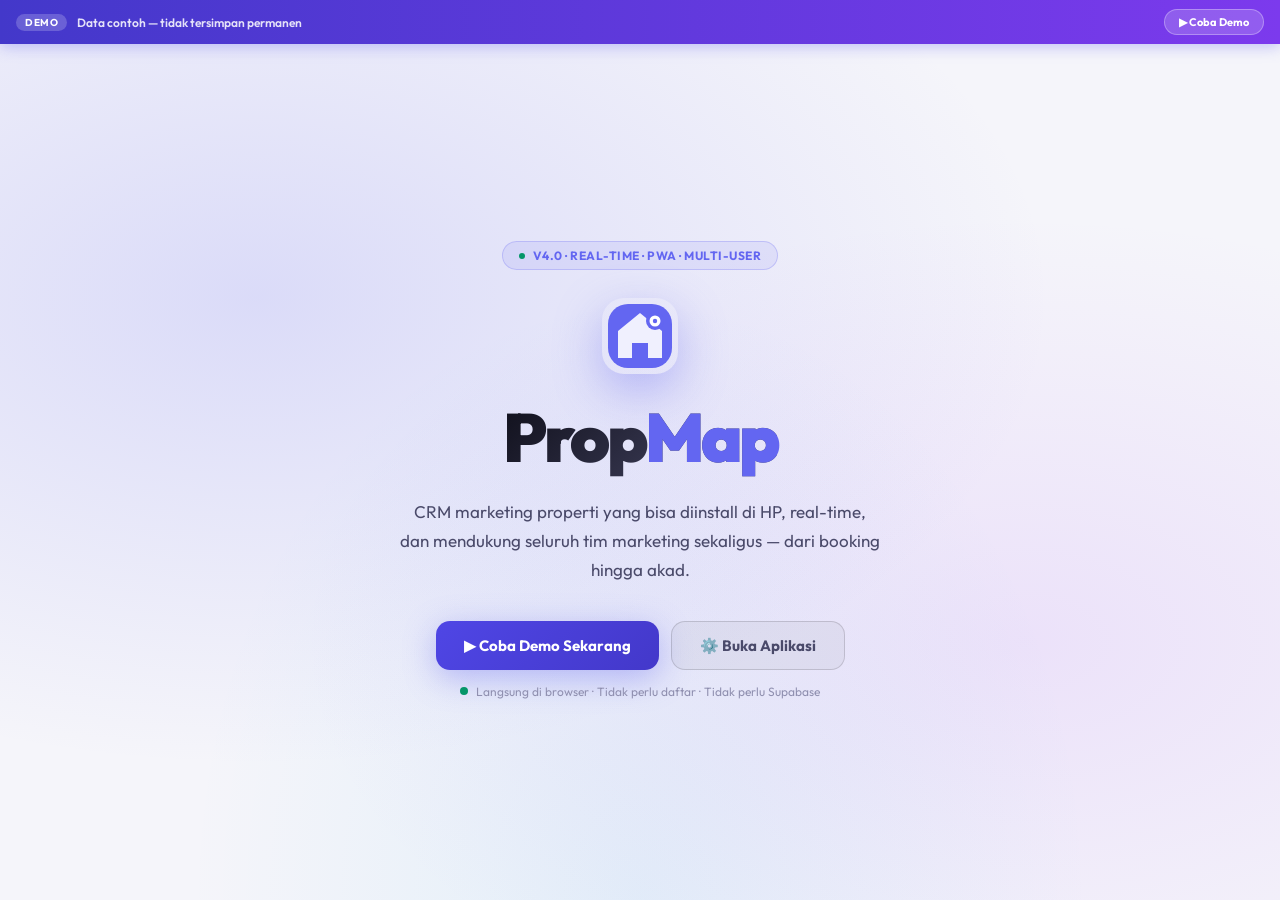
==== commit 79ab07f8: "Merge pull request #4 from yokivalianda/update Update" ====
--- a/demo.html
+++ b/demo.html
@@ -6,7 +6,7 @@
 <meta name="theme-color" content="#050508"/>
 <meta name="mobile-web-app-capable" content="yes"/>
 <meta name="apple-mobile-web-app-capable" content="yes"/>
-<title>MarketPro — Demo</title>
+<title>PropMap — Demo</title>
 <link href="https://fonts.googleapis.com/css2?family=Outfit:wght@300;400;500;600;700;800;900&family=JetBrains+Mono:wght@400;500;600&display=swap" rel="stylesheet"/>
 <link rel="stylesheet" href="css/main.css"/>
 <style>
@@ -208,8 +208,8 @@
   <!-- Hero -->
   <section class="lp-hero">
     <div class="hero-badge"><span class="hero-ldot"></span>v4.0 · Real-time · PWA · Multi-user</div>
-    <div class="hero-mark">🎯</div>
-    <h1 class="hero-title">Market<em>Pro</em></h1>
+    <div class="hero-mark" style="background:transparent;width:76px;height:76px;padding:0"><svg width="64" height="64" viewBox="0 0 64 64" fill="none"><rect width="64" height="64" rx="20" fill="#6366f1"/><path d="M32 9L10 27V54H24V39H40V54H54V27L32 9Z" fill="white" opacity="0.9"/><circle cx="47" cy="17" r="9" fill="#6366f1"/><circle cx="47" cy="17" r="5.5" fill="white"/><circle cx="47" cy="17" r="2.2" fill="#6366f1"/></svg></div>
+    <h1 class="hero-title">Prop<em>Map</em></h1>
     <p class="hero-sub">CRM marketing properti yang bisa diinstall di HP, real-time, dan mendukung seluruh tim marketing sekaligus — dari booking hingga akad.</p>
     <div class="hero-cta">
       <button class="btn-cta btn-cta-primary" onclick="enterDemo()">▶ Coba Demo Sekarang</button>
@@ -323,7 +323,7 @@
   <!-- Footer -->
   <footer class="lp-footer">
     <div class="footer-logo">
-      <div class="footer-mark">🎯</div>
+      <div class="footer-mark" style="background:transparent;width:32px;height:32px;padding:0;border-radius:0"><svg width="32" height="32" viewBox="0 0 32 32" fill="none"><rect width="32" height="32" rx="9" fill="#6366f1"/><path d="M16 6L6 14V26H13V19H19V26H26V14L16 6Z" fill="white" opacity="0.9"/><circle cx="23" cy="10" r="4.5" fill="#6366f1"/><circle cx="23" cy="10" r="2.8" fill="white"/><circle cx="23" cy="10" r="1.1" fill="#6366f1"/></svg></div>
       <div class="footer-wordmark">Market<em>Pro</em></div>
     </div>
     <div style="font-size:13px;color:var(--text-3)">CRM Marketing Properti · Real-time · Multi-user · PWA</div>
@@ -332,7 +332,7 @@
       <a href="https://supabase.com" target="_blank">Supabase</a>
       <a href="https://vercel.com" target="_blank">Vercel</a>
     </div>
-    <div style="margin-top:20px;font-size:11px;color:var(--text-4)">MarketPro v4.0 · MIT License · Dibuat untuk tim marketing properti Indonesia</div>
+    <div style="margin-top:20px;font-size:11px;color:var(--text-4)">PropMap v4.0 · MIT License · Dibuat untuk tim marketing properti Indonesia</div>
   </footer>
 </div>
 
@@ -342,8 +342,8 @@
 <div id="shell">
   <header class="header">
     <div class="header-brand">
-      <div class="header-mark">🎯</div>
-      <div class="header-name">Market<em>Pro</em></div>
+      <div class="header-mark" style="background:transparent;padding:0;width:28px;height:28px"><svg width="28" height="28" viewBox="0 0 28 28" fill="none"><rect width="28" height="28" rx="8" fill="#6366f1"/><path d="M14 5L5 12.5V22H11V17H17V22H23V12.5L14 5Z" fill="white" opacity="0.9"/><circle cx="20" cy="9" r="4" fill="#6366f1"/><circle cx="20" cy="9" r="2.5" fill="white"/><circle cx="20" cy="9" r="1" fill="#6366f1"/></svg></div>
+      <div class="header-name">Prop<em>Map</em></div>
     </div>
     <div class="header-right">
       <div class="pill-user">
@@ -446,7 +446,7 @@
         <div class="set-group-label">Tentang Demo</div>
         <div class="set-form">
           <div class="set-row" style="cursor:default">
-            <div class="set-row-info"><div class="set-row-name">📊 MarketPro v4.0</div><div class="set-row-desc">Mode Demo · Data tidak tersimpan permanen</div></div>
+            <div class="set-row-info"><div class="set-row-name">📊 PropMap v4.0</div><div class="set-row-desc">Mode Demo · Data tidak tersimpan permanen</div></div>
           </div>
           <div class="set-row" onclick="window.open('index.html','_self')">
             <div class="set-row-info"><div class="set-row-name">⚙️ Pasang Versi Asli</div><div class="set-row-desc">Hubungkan ke Supabase untuk fitur penuh</div></div>
@@ -458,13 +458,13 @@
           </div>
         </div>
       </div>
-      <div style="text-align:center;padding:24px 20px;color:var(--text-4);font-size:11px">MarketPro v4.0 · Demo Mode · Data tidak tersimpan</div>
+      <div style="text-align:center;padding:24px 20px;color:var(--text-4);font-size:11px">PropMap v4.0 · Demo Mode · Data tidak tersimpan</div>
     </div>
 
   </div><!-- /scroll-area -->
 
   <nav class="tabbar">
-    <div class="sidebar-logo"><span class="sidebar-logo-mark">🎯</span><span class="sidebar-logo-text">Market<em>Pro</em></span></div>
+    <div class="sidebar-logo"><span class="sidebar-logo-mark" style="background:transparent;width:28px;height:28px;padding:0;border-radius:0"><svg width="28" height="28" viewBox="0 0 28 28" fill="none"><rect width="28" height="28" rx="8" fill="#6366f1"/><path d="M14 5L5 12.5V22H11V17H17V22H23V12.5L14 5Z" fill="white" opacity="0.9"/><circle cx="20" cy="9" r="4" fill="#6366f1"/><circle cx="20" cy="9" r="2.5" fill="white"/><circle cx="20" cy="9" r="1" fill="#6366f1"/></svg></span><span class="sidebar-logo-text">Prop<em>Map</em></span></div>
     <div class="sidebar-user" id="sidebarUser" style="display:none">
       <div class="sidebar-user-av av0">A</div>
       <div class="sidebar-user-info"><div class="sidebar-user-name">Admin Demo</div><div class="sidebar-user-role">👑 Admin</div></div>
--- a/css/main.css
+++ b/css/main.css
@@ -730,12 +730,9 @@
     flex-shrink: 0;
   }
   .sidebar-logo-mark {
-    font-size: 20px;
-    width: 32px; height: 32px;
-    background: linear-gradient(135deg, var(--brand), var(--violet));
-    border-radius: 10px;
+    width: 28px; height: 28px;
     display: flex; align-items: center; justify-content: center;
-    flex-shrink: 0;
+    flex-shrink: 0; line-height: 1;
   }
   .sidebar-logo-text {
     font-size: 16px; font-weight: 800; letter-spacing: -1px;
@@ -995,3 +992,803 @@
   html.light .sidebar-user { background: rgba(0,0,0,.04); }
   html.light .kons-card:hover { box-shadow: 0 4px 20px rgba(0,0,0,.1); }
 }
+
+/* ════════════════════════════════════════
+   BERKAS DENGAN FOTO DOKUMEN
+════════════════════════════════════════ */
+
+/* Wrap per berkas item */
+.berkas-item-wrap {
+  border-bottom: 1px solid var(--glass-border);
+}
+.berkas-item-wrap:last-child { border-bottom: none; }
+
+/* Override: hapus border bottom dari .berkas-item langsung
+   karena wrap sudah handle border */
+.berkas-item-wrap .berkas-item {
+  border-bottom: none;
+  padding-bottom: 8px;
+}
+
+/* Sisi kanan checklist: count + upload button */
+.berkas-right {
+  display: flex;
+  align-items: center;
+  gap: 6px;
+  margin-left: auto;
+  flex-shrink: 0;
+}
+.berkas-foto-count {
+  font-size: 10px;
+  font-weight: 700;
+  color: var(--brand-light);
+  background: var(--brand-soft);
+  padding: 2px 7px;
+  border-radius: var(--r-full);
+}
+.berkas-upload-btn {
+  width: 28px; height: 28px;
+  border-radius: 8px;
+  background: var(--glass-10);
+  border: 1px solid var(--glass-border);
+  font-size: 14px;
+  cursor: pointer;
+  display: flex; align-items: center; justify-content: center;
+  transition: all .15s;
+  flex-shrink: 0;
+}
+.berkas-upload-btn:hover { background: var(--brand-soft); border-color: rgba(99,102,241,.3); }
+.berkas-upload-btn:active { transform: scale(.88); }
+
+/* Thumbnail strip */
+.berkas-thumbs {
+  display: flex;
+  gap: 6px;
+  padding: 0 0 10px 34px;
+  flex-wrap: wrap;
+}
+.berkas-thumb {
+  width: 60px; height: 60px;
+  border-radius: 10px;
+  object-fit: cover;
+  border: 1.5px solid var(--glass-border);
+  cursor: pointer;
+  transition: all .2s;
+  background: var(--bg-elevated);
+  flex-shrink: 0;
+}
+.berkas-thumb:hover {
+  border-color: var(--brand);
+  transform: scale(1.06);
+  box-shadow: 0 4px 16px rgba(99,102,241,.3);
+}
+.berkas-thumb-pdf {
+  display: flex; align-items: center; justify-content: center;
+  font-size: 10px; font-weight: 800;
+  color: var(--rose); background: var(--rose-soft);
+  border-color: rgba(244,63,94,.25);
+  letter-spacing: .5px;
+}
+.berkas-thumb-more {
+  display: flex; align-items: center; justify-content: center;
+  font-size: 12px; font-weight: 800;
+  color: var(--text-3); background: var(--bg-elevated);
+  cursor: pointer;
+}
+.berkas-thumb-more:hover { background: var(--brand-soft); color: var(--brand-light); }
+
+/* Skeleton loader */
+.berkas-loading {
+  display: flex; flex-direction: column; gap: 0;
+}
+.berkas-skeleton {
+  height: 44px;
+  border-radius: 8px;
+  background: linear-gradient(90deg, var(--bg-elevated) 25%, var(--bg-float) 50%, var(--bg-elevated) 75%);
+  background-size: 200% 100%;
+  animation: shimmer 1.4s ease infinite;
+  margin-bottom: 2px;
+}
+@keyframes shimmer {
+  0%   { background-position: 200% 0; }
+  100% { background-position: -200% 0; }
+}
+
+/* Viewer image */
+.viewer-img {
+  max-width: 100%;
+  max-height: 100%;
+  object-fit: contain;
+  border-radius: 8px;
+  user-select: none;
+  -webkit-user-drag: none;
+}
+.viewer-pdf-wrap {
+  display: flex; flex-direction: column; align-items: center;
+  justify-content: center; gap: 12px; padding: 40px;
+  text-align: center;
+}
+.viewer-pdf-icon { font-size: 64px; }
+.viewer-pdf-name {
+  font-size: 14px; font-weight: 600; color: #fff;
+  max-width: 300px; word-break: break-all;
+}
+.viewer-pdf-open {
+  padding: 10px 24px; background: var(--brand);
+  border-radius: var(--r-md); color: #fff;
+  font-size: 13px; font-weight: 700; text-decoration: none;
+  transition: all .2s;
+}
+.viewer-pdf-open:hover { opacity: .85; }
+
+/* Swipe gesture hint on mobile */
+@media (max-width: 767px) {
+  .berkas-thumb { width: 52px; height: 52px; }
+}
+
+/* ── Tombol edit & hapus per berkas item ── */
+.berkas-edit-btn,
+.berkas-del-btn {
+  width: 26px; height: 26px;
+  border-radius: 7px;
+  border: 1px solid var(--glass-border);
+  background: var(--glass-10);
+  font-size: 12px;
+  cursor: pointer;
+  display: flex; align-items: center; justify-content: center;
+  transition: all .15s;
+  flex-shrink: 0;
+  opacity: 0;
+  pointer-events: none;
+}
+.berkas-item-wrap:hover .berkas-edit-btn,
+.berkas-item-wrap:hover .berkas-del-btn {
+  opacity: 1;
+  pointer-events: auto;
+}
+.berkas-edit-btn:hover { background: var(--brand-soft); border-color: rgba(99,102,241,.3); }
+.berkas-del-btn:hover  { background: var(--rose-soft);  border-color: rgba(244,63,94,.3); }
+.berkas-del-btn:active,
+.berkas-edit-btn:active { transform: scale(.88); }
+
+/* Mobile: always visible (no hover) */
+@media (max-width: 767px) {
+  .berkas-edit-btn,
+  .berkas-del-btn { opacity: 1; pointer-events: auto; }
+}
+
+/* ── Tombol tambah item berkas ── */
+.berkas-add-row {
+  padding: 10px 0 4px;
+}
+.berkas-add-btn {
+  width: 100%;
+  padding: 10px 14px;
+  border-radius: var(--r-md);
+  background: transparent;
+  border: 1.5px dashed var(--glass-border);
+  color: var(--text-3);
+  font-size: 13px; font-weight: 600;
+  cursor: pointer;
+  font-family: var(--font-body);
+  transition: all .2s;
+  text-align: left;
+  display: flex; align-items: center; gap: 8px;
+}
+.berkas-add-btn:hover {
+  border-color: rgba(99,102,241,.4);
+  background: var(--brand-soft);
+  color: var(--brand-light);
+}
+.berkas-add-btn:active { transform: scale(.98); }
+
+/* Active state: highlight border saat filter nama aktif */
+.nama-filter-bar.active .admin-select {
+  border-color: rgba(99,102,241,.5);
+  background: var(--brand-soft);
+  color: var(--brand-light);
+}
+.nama-filter-clear {
+  width: 30px; height: 30px;
+  border-radius: var(--r-sm);
+  background: var(--rose-soft);
+  border: 1px solid rgba(244,63,94,.25);
+  color: var(--rose);
+  font-size: 12px;
+  cursor: pointer;
+  display: flex; align-items: center; justify-content: center;
+  flex-shrink: 0;
+  transition: all .15s;
+}
+.nama-filter-clear:hover  { background: var(--rose); color: #fff; }
+.nama-filter-clear:active { transform: scale(.9); }
+
+@media (min-width: 768px) {
+  .nama-filter-bar { padding-left: 20px; padding-right: 20px; }
+}
+
+/* ════════════════════════════════════════
+   SORT BUTTON & FILTER DIVIDER
+════════════════════════════════════════ */
+.filter-divider {
+  width: 1px;
+  height: 20px;
+  background: var(--glass-border);
+  flex-shrink: 0;
+  align-self: center;
+  margin: 0 2px;
+}
+.sort-btn {
+  font-family: var(--font-mono);
+  letter-spacing: 0;
+  padding: 6px 12px;
+}
+.sort-btn.on {
+  background: var(--amber-soft);
+  border-color: rgba(245,158,11,.4);
+  color: var(--amber);
+}
+
+/* ════════════════════════════════════════
+   CUSTOM DATE RANGE PICKER
+════════════════════════════════════════ */
+.ptag-custom {
+  background: var(--brand-soft);
+  border-color: rgba(99,102,241,.35);
+  color: var(--brand-light);
+}
+.ptag-custom.active {
+  background: var(--brand);
+  border-color: var(--brand);
+  color: #fff;
+}
+.quick-preset {
+  padding: 5px 12px;
+  border-radius: var(--r-full);
+  border: 1.5px solid var(--glass-border);
+  background: var(--bg-elevated);
+  color: var(--text-2);
+  font-size: 11px;
+  font-weight: 700;
+  cursor: pointer;
+  font-family: var(--font-body);
+  transition: all .15s;
+}
+.quick-preset:hover {
+  background: var(--brand-soft);
+  border-color: rgba(99,102,241,.4);
+  color: var(--brand-light);
+}
+.quick-preset:active { transform: scale(.95); }
+
+/* input[type=date] dark mode fix */
+input[type="date"] {
+  color-scheme: dark;
+}
+html.light input[type="date"] {
+  color-scheme: light;
+}
+
+/* ════════════════════════════════════════
+   FILTER LANJUTAN
+════════════════════════════════════════ */
+#filterAdvBtn {
+  position: relative;
+  gap: 4px;
+}
+#filterAdvBtn.on {
+  background: var(--brand-soft);
+  border-color: rgba(99,102,241,.4);
+  color: var(--brand-light);
+}
+.fadv-count {
+  display: inline-flex; align-items: center; justify-content: center;
+  width: 16px; height: 16px; border-radius: 50%;
+  background: var(--brand); color: #fff;
+  font-size: 9px; font-weight: 800; margin-left: 2px;
+}
+
+.fadv-panel {
+  margin: 0 18px 10px;
+  background: var(--bg-overlay);
+  border: 1px solid var(--glass-border);
+  border-radius: var(--r-lg);
+  padding: 14px 16px;
+  display: flex; flex-direction: column; gap: 14px;
+  animation: pageIn .2s ease;
+}
+.fadv-group { display: flex; flex-direction: column; gap: 7px; }
+.fadv-label {
+  font-size: 10px; font-weight: 700;
+  color: var(--text-3);
+  text-transform: uppercase; letter-spacing: .8px;
+}
+.fadv-row { display: flex; align-items: center; gap: 8px; }
+.fadv-input {
+  flex: 1; padding: 8px 10px;
+  background: var(--glass-10);
+  border: 1px solid var(--glass-border);
+  border-radius: var(--r-sm);
+  color: var(--text-1); font-size: 12px;
+  font-family: var(--font-body);
+  outline: none; min-width: 0;
+  transition: border-color .2s;
+}
+.fadv-input:focus { border-color: rgba(99,102,241,.5); }
+input[type="date"].fadv-input { color-scheme: dark; }
+html.light input[type="date"].fadv-input { color-scheme: light; }
+.fadv-sep { color: var(--text-4); font-size: 13px; flex-shrink: 0; }
+
+.fadv-chips { display: flex; flex-wrap: wrap; gap: 6px; }
+.fchip {
+  padding: 5px 11px;
+  border-radius: var(--r-full);
+  border: 1.5px solid var(--glass-border);
+  background: transparent;
+  color: var(--text-2);
+  font-size: 11px; font-weight: 700;
+  cursor: pointer; font-family: var(--font-body);
+  transition: all .15s; white-space: nowrap;
+}
+.fchip:hover { background: var(--glass-10); color: var(--text-1); }
+.fchip.on {
+  background: var(--brand-soft);
+  border-color: rgba(99,102,241,.45);
+  color: var(--brand-light);
+}
+.fchip:active { transform: scale(.94); }
+
+.fadv-reset {
+  width: 100%; padding: 9px;
+  background: transparent;
+  border: 1px solid var(--glass-border);
+  border-radius: var(--r-md);
+  color: var(--text-3);
+  font-size: 12px; font-weight: 700;
+  cursor: pointer; font-family: var(--font-body);
+  transition: all .15s;
+}
+.fadv-reset:hover {
+  background: var(--rose-soft);
+  border-color: rgba(244,63,94,.25);
+  color: var(--rose);
+}
+
+#konsResultCount {
+  font-size: 11px; font-weight: 700;
+  color: var(--text-3);
+  padding: 4px 20px 0;
+  letter-spacing: .3px;
+}
+
+@media (min-width: 768px) {
+  .fadv-panel { margin-left: 20px; margin-right: 20px; }
+}
+
+/* ════════════════════════════════════════
+   TARGET PENJUALAN BULANAN
+════════════════════════════════════════ */
+
+/* History bar per marketing */
+.target-history { display: flex; flex-direction: column; gap: 8px; }
+.th-row {
+  display: flex; align-items: center; gap: 10px;
+  padding: 8px 12px; border-radius: var(--r-md);
+  background: var(--glass-10); border: 1px solid var(--glass-border);
+}
+.th-row-now {
+  background: var(--brand-soft);
+  border-color: rgba(99,102,241,.25);
+}
+.th-bulan { font-size: 11px; font-weight: 700; color: var(--text-3); width: 56px; flex-shrink: 0; }
+.th-bar-wrap { flex: 1; display: flex; align-items: center; gap: 6px; min-width: 0; }
+.th-bar-track { flex: 1; height: 6px; background: var(--bg-float); border-radius: var(--r-full); overflow: hidden; }
+.th-bar-fill { height: 100%; border-radius: var(--r-full); transition: width .6s cubic-bezier(.22,1,.36,1); }
+.th-pct { font-size: 10px; color: var(--text-3); font-family: var(--font-mono); width: 32px; text-align: right; flex-shrink: 0; }
+.th-nums { font-size: 12px; font-weight: 700; font-family: var(--font-mono); width: 42px; text-align: right; flex-shrink: 0; }
+
+/* Grid history admin */
+.th-header-row, .th-grid-row {
+  display: grid;
+  grid-template-columns: 120px repeat(6, 1fr);
+  gap: 4px; align-items: center;
+  padding: 7px 0;
+  border-bottom: 1px solid var(--glass-border);
+}
+.th-header-row { border-bottom: 2px solid var(--glass-border-hi); }
+.th-col-name {
+  font-size: 11px; font-weight: 700; color: var(--text-3);
+  display: flex; align-items: center; gap: 6px;
+  overflow: hidden; text-overflow: ellipsis; white-space: nowrap;
+}
+.th-col-month {
+  font-size: 10px; font-weight: 700; color: var(--text-4);
+  text-align: center; letter-spacing: .3px;
+}
+.th-col-cell {
+  font-size: 11px; font-weight: 700; font-family: var(--font-mono);
+  text-align: center;
+}
+.th-av {
+  width: 22px; height: 22px; border-radius: 6px;
+  font-size: 10px; font-weight: 800;
+  display: flex; align-items: center; justify-content: center;
+  flex-shrink: 0; color: #fff;
+}
+
+/* ════════════════════════════════════════
+   STATUS CEK LOKASI
+════════════════════════════════════════ */
+/* Stat tile */
+.t-sky { }
+.t-sky .tile-value { color: #0ea5e9; }
+
+/* Badge */
+.s-cek-lokasi { background: rgba(14,165,233,.12); color: #0ea5e9; }
+
+/* Kartu konsumen */
+.kons-card.st-cek-lokasi::before { background: #0ea5e9; }
+.kons-card.st-cek-lokasi { background: linear-gradient(135deg, rgba(14,165,233,.04) 0%, var(--bg-overlay) 60%); }
+html.light .kons-card.st-cek-lokasi { background: linear-gradient(135deg, rgba(14,165,233,.05) 0%, var(--bg-overlay) 60%); }
+
+/* Pipeline card */
+.pc-cek-lokasi .pipe-card::before { background: #0ea5e9; }
+.pc-cek-lokasi .pipe-num { color: #0ea5e9; }
+
+/* Kalender event dot */
+.cal-event-cek-lokasi { background: #0ea5e9; }
+
+/* ════════════════════════════════════════
+   STATUS SP3K / ACC
+════════════════════════════════════════ */
+.t-rose .tile-value { color: #ec4899; }
+.s-acc { background: rgba(236,72,153,.12); color: #ec4899; }
+.kons-card.st-acc::before { background: #ec4899; }
+.kons-card.st-acc { background: linear-gradient(135deg, rgba(236,72,153,.04) 0%, var(--bg-overlay) 60%); }
+html.light .kons-card.st-acc { background: linear-gradient(135deg, rgba(236,72,153,.05) 0%, var(--bg-overlay) 60%); }
+.pc-acc .pipe-card::before { background: #ec4899; }
+.pc-acc .pipe-num { color: #ec4899; }
+
+/* ════════════════════════════════════════
+   FILTER BULAN
+════════════════════════════════════════ */
+.month-filter-bar {
+  padding: 8px 18px 10px;
+  background: var(--bg-raised);
+  border-bottom: 1px solid var(--glass-border);
+  animation: pageIn .2s ease;
+}
+.month-filter-head {
+  display: flex; align-items: center; justify-content: space-between;
+  margin-bottom: 8px;
+}
+.month-filter-left { display: flex; align-items: center; gap: 8px; }
+.month-filter-label {
+  font-size: 11px; font-weight: 700;
+  color: var(--text-3); text-transform: uppercase; letter-spacing: .7px;
+}
+.month-filter-field {
+  font-size: 11px; font-weight: 700;
+  background: var(--glass-10);
+  border: 1px solid var(--glass-border);
+  border-radius: var(--r-full);
+  color: var(--text-2);
+  padding: 3px 10px;
+  font-family: var(--font-body);
+  outline: none; cursor: pointer;
+}
+.month-filter-clear {
+  font-size: 11px; font-weight: 700;
+  color: var(--rose); background: var(--rose-soft);
+  border: 1px solid rgba(244,63,94,.2);
+  border-radius: var(--r-full);
+  padding: 3px 10px;
+  cursor: pointer; font-family: var(--font-body);
+  display: flex; align-items: center; gap: 4px;
+  transition: all .15s;
+}
+.month-filter-clear:hover { background: var(--rose); color: #fff; }
+
+/* Chips bulan */
+.month-chips {
+  display: flex; flex-wrap: wrap; gap: 6px;
+}
+.mchip {
+  display: flex; align-items: center; gap: 5px;
+  padding: 5px 12px;
+  border-radius: var(--r-full);
+  border: 1.5px solid var(--glass-border);
+  background: var(--bg-overlay);
+  color: var(--text-2);
+  font-size: 11px; font-weight: 700;
+  cursor: pointer; font-family: var(--font-body);
+  transition: all .15s; white-space: nowrap;
+}
+.mchip:hover { background: var(--glass-10); color: var(--text-1); border-color: var(--glass-border-hi); }
+.mchip.on {
+  background: var(--brand-soft);
+  border-color: rgba(99,102,241,.45);
+  color: var(--brand-light);
+}
+.mchip:active { transform: scale(.94); }
+.mchip-count {
+  background: var(--glass-10);
+  border-radius: var(--r-full);
+  padding: 1px 6px;
+  font-size: 10px;
+  font-family: var(--font-mono);
+}
+.mchip.on .mchip-count {
+  background: rgba(99,102,241,.2);
+}
+
+/* Badge pada tombol filter */
+.mfilter-badge {
+  background: var(--brand);
+  color: #fff;
+  font-size: 9px; font-weight: 800;
+  padding: 1px 5px;
+  border-radius: var(--r-full);
+  margin-left: 2px;
+}
+
+@media (min-width: 768px) {
+  .month-filter-bar { padding-left: 20px; padding-right: 20px; }
+}
+
+/* ════════════════════════════════════════
+   MODE OFFLINE
+════════════════════════════════════════ */
+#offlineBar {
+  display: none;
+  align-items: center;
+  gap: 8px;
+  padding: 8px max(env(safe-area-inset-right),16px) 8px max(env(safe-area-inset-left),16px);
+  background: #412402;
+  border-bottom: 1px solid rgba(239,159,39,.3);
+  font-size: 12px;
+  font-weight: 600;
+  color: #EF9F27;
+  flex-shrink: 0;
+  z-index: 50;
+}
+html.light #offlineBar {
+  background: #FAEEDA;
+  color: #854F0B;
+  border-color: rgba(186,117,23,.3);
+}
+.offline-icon { font-size: 14px; flex-shrink: 0; }
+#offlineBanner { flex: 1; font-size: 11px; }
+.offline-sync-btn {
+  padding: 3px 10px;
+  border-radius: var(--r-full);
+  background: rgba(239,159,39,.2);
+  border: 1px solid rgba(239,159,39,.4);
+  color: #EF9F27;
+  font-size: 11px; font-weight: 700;
+  cursor: pointer; font-family: var(--font-body);
+  flex-shrink: 0;
+}
+html.light .offline-sync-btn {
+  background: rgba(186,117,23,.1);
+  border-color: rgba(186,117,23,.3);
+  color: #854F0B;
+}
+
+/* Badge antrian sync di header */
+.offline-queue-btn {
+  position: relative;
+}
+.offline-queue-badge {
+  position: absolute;
+  top: 2px; right: 2px;
+  min-width: 15px; height: 15px;
+  border-radius: var(--r-full);
+  background: var(--amber);
+  color: #fff;
+  font-size: 9px; font-weight: 800;
+  display: flex; align-items: center; justify-content: center;
+  padding: 0 3px;
+  border: 1.5px solid var(--bg-base);
+}
+
+/* Kartu konsumen dengan perubahan offline pending */
+.kons-card[data-pending="true"] {
+  border-style: dashed;
+  border-color: var(--amber);
+  opacity: .85;
+}
+.kons-card[data-pending="true"]::after {
+  content: '⏳';
+  position: absolute;
+  top: 8px; right: 10px;
+  font-size: 10px;
+}
+
+/* Indikator offline di status bar */
+html.is-offline .live-badge {
+  background: rgba(239,159,39,.15);
+  color: var(--amber);
+  border-color: rgba(239,159,39,.3);
+}
+html.is-offline .live-dot {
+  background: var(--amber);
+  animation: none;
+}
+
+/* ════════════════════════════════════════
+   BACKUP & RESTORE
+════════════════════════════════════════ */
+.backup-section { padding: 4px 0 12px; }
+.backup-section-title {
+  font-size: 14px; font-weight: 700; margin-bottom: 6px;
+}
+.backup-section-desc {
+  font-size: 12px; color: var(--text-3); line-height: 1.6; margin-bottom: 10px;
+}
+.backup-last {
+  font-size: 11px; color: var(--text-4); margin-bottom: 10px;
+}
+.backup-includes {
+  background: var(--glass-10);
+  border: 1px solid var(--glass-border);
+  border-radius: var(--r-md);
+  padding: 10px 12px;
+  display: flex; flex-direction: column; gap: 4px;
+}
+.bi-item {
+  font-size: 12px; color: var(--text-2);
+}
+.backup-divider {
+  height: 1px; background: var(--glass-border); margin: 16px 0;
+}
+.backup-preview {
+  background: var(--glass-10);
+  border: 1px solid var(--glass-border);
+  border-radius: var(--r-md);
+  padding: 10px 12px;
+}
+.bp-row {
+  display: flex; justify-content: space-between; align-items: center;
+  padding: 5px 0; border-bottom: 1px solid var(--glass-border);
+  font-size: 12px;
+}
+.bp-row:last-child { border-bottom: none; }
+.bp-key { color: var(--text-3); }
+.bp-val { font-weight: 700; color: var(--text-1); text-align: right; }
+
+/* Restore mode */
+.restore-mode-group {
+  display: flex; flex-direction: column; gap: 8px; margin-bottom: 12px;
+}
+.restore-mode-item {
+  display: flex; align-items: flex-start; gap: 10px;
+  padding: 10px 12px;
+  background: var(--glass-10);
+  border: 1.5px solid var(--glass-border);
+  border-radius: var(--r-md);
+  cursor: pointer;
+  transition: border-color .15s;
+}
+.restore-mode-item:has(input:checked) {
+  border-color: rgba(99,102,241,.45);
+  background: var(--brand-soft);
+}
+.restore-mode-item input[type="radio"] {
+  margin-top: 2px; flex-shrink: 0;
+  accent-color: var(--brand);
+}
+
+/* Upload area */
+.restore-upload-area {
+  border: 2px dashed var(--glass-border);
+  border-radius: var(--r-md);
+  padding: 24px 16px;
+  text-align: center;
+  cursor: pointer;
+  transition: all .15s;
+  margin-bottom: 2px;
+}
+.restore-upload-area:hover {
+  border-color: rgba(99,102,241,.4);
+  background: var(--brand-soft);
+}
+
+/* Warning */
+.restore-warning {
+  background: rgba(244,63,94,.08);
+  border: 1px solid rgba(244,63,94,.2);
+  border-radius: var(--r-md);
+  padding: 10px 12px;
+  font-size: 12px;
+  color: var(--rose);
+  margin-top: 8px;
+  line-height: 1.5;
+}
+
+/* ════════════════════════════════════════
+   OPTIMISTIC LOCKING — CONFLICT MODAL
+════════════════════════════════════════ */
+.conflict-table {
+  border: 1px solid var(--glass-border);
+  border-radius: var(--r-md);
+  overflow: hidden;
+  margin-bottom: 16px;
+  font-size: 12px;
+}
+.ct-header {
+  display: grid;
+  grid-template-columns: 80px 1fr 1fr;
+  gap: 0;
+  background: var(--bg-float);
+  padding: 7px 12px;
+  font-size: 10px;
+  font-weight: 700;
+  color: var(--text-3);
+  text-transform: uppercase;
+  letter-spacing: .6px;
+  border-bottom: 1px solid var(--glass-border);
+}
+.ct-row {
+  display: grid;
+  grid-template-columns: 80px 1fr 1fr;
+  padding: 9px 12px;
+  border-bottom: 1px solid var(--glass-border);
+  align-items: start;
+  gap: 0;
+}
+.ct-row:last-child { border-bottom: none; }
+.ct-field { font-weight: 700; color: var(--text-3); font-size: 11px; padding-top: 1px; }
+.ct-server {
+  color: var(--rose);
+  font-weight: 600;
+  padding: 0 8px;
+  border-left: 1px solid var(--glass-border);
+  border-right: 1px solid var(--glass-border);
+  text-decoration: line-through;
+  opacity: .75;
+}
+.ct-yours {
+  color: var(--emerald);
+  font-weight: 700;
+  padding-left: 8px;
+}
+
+/* Action buttons */
+.conflict-actions {
+  display: grid;
+  grid-template-columns: 1fr 1fr;
+  gap: 10px;
+  margin-top: 16px;
+}
+.conflict-btn-reload {
+  padding: 12px 10px;
+  border-radius: var(--r-md);
+  background: var(--glass-10);
+  border: 1.5px solid var(--glass-border);
+  color: var(--text-1);
+  font-size: 13px; font-weight: 700;
+  cursor: pointer; font-family: var(--font-body);
+  text-align: center; line-height: 1.3;
+  transition: all .15s;
+}
+.conflict-btn-reload:hover {
+  background: var(--brand-soft);
+  border-color: rgba(99,102,241,.35);
+}
+.conflict-btn-force {
+  padding: 12px 10px;
+  border-radius: var(--r-md);
+  background: var(--rose-soft);
+  border: 1.5px solid rgba(244,63,94,.25);
+  color: var(--rose);
+  font-size: 13px; font-weight: 700;
+  cursor: pointer; font-family: var(--font-body);
+  text-align: center; line-height: 1.3;
+  transition: all .15s;
+}
+.conflict-btn-force:hover {
+  background: var(--rose);
+  color: #fff;
+  border-color: var(--rose);
+}
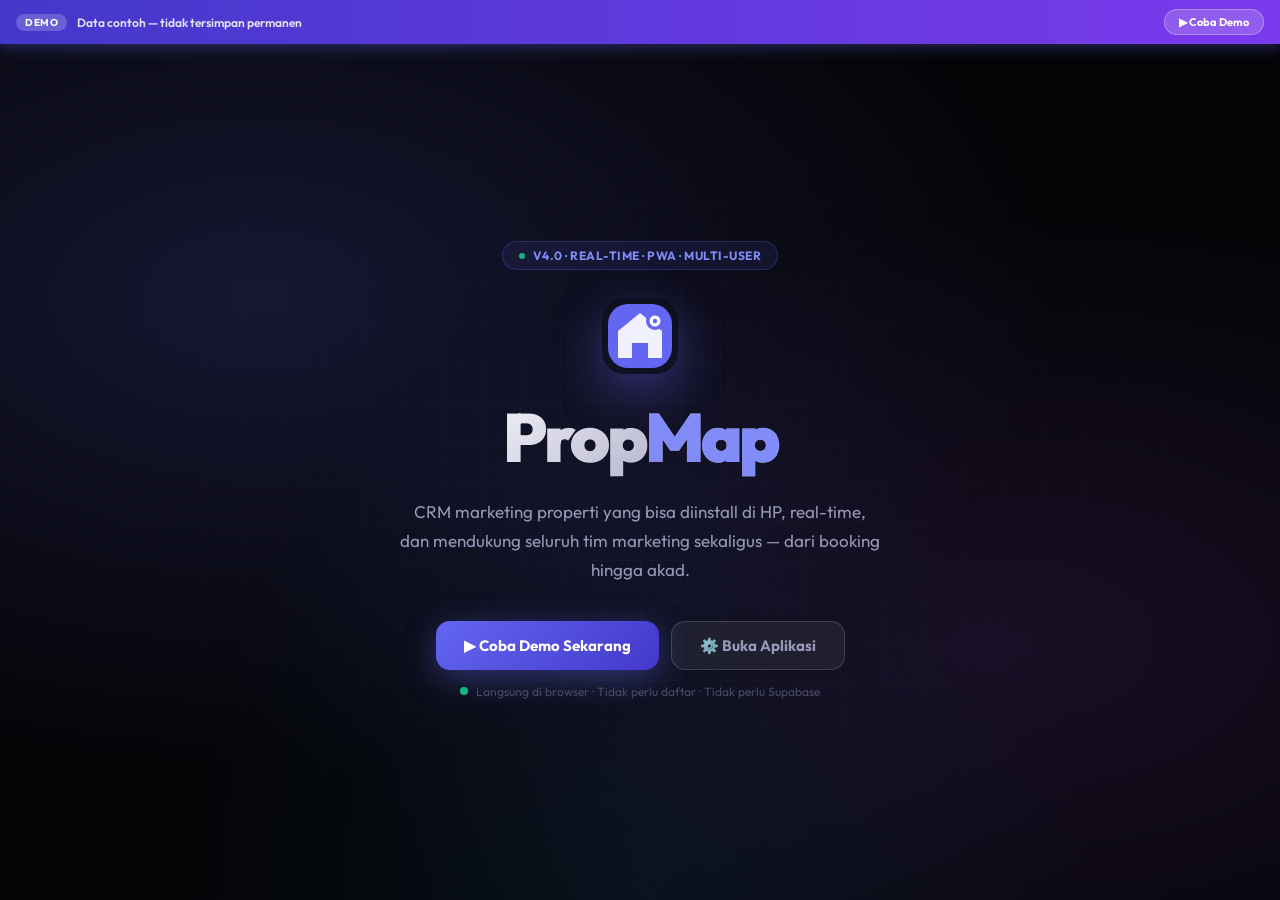
==== commit eb52b515: "update file demo" ====
--- a/demo.html
+++ b/demo.html
@@ -213,7 +213,7 @@
     <p class="hero-sub">CRM marketing properti yang bisa diinstall di HP, real-time, dan mendukung seluruh tim marketing sekaligus — dari booking hingga akad.</p>
     <div class="hero-cta">
       <button class="btn-cta btn-cta-primary" onclick="enterDemo()">▶ Coba Demo Sekarang</button>
-      <a href="index.html" class="btn-cta btn-cta-secondary">⚙️ Buka Aplikasi</a>
+      <a href="https://propmapid.netlify.app/" class="btn-cta btn-cta-secondary">⚙️ Buka Aplikasi</a>
     </div>
     <div class="hero-note">
       <span class="live-dot" style="width:8px;height:8px"></span>
@@ -315,7 +315,7 @@
       <div class="lp-section-sub">Demo langsung di browser dengan data contoh — semua fitur bisa dijelajahi tanpa daftar</div>
       <div class="hero-cta" style="justify-content:center">
         <button class="btn-cta btn-cta-primary" onclick="enterDemo()">▶ Masuk ke Demo</button>
-        <a href="index.html" class="btn-cta btn-cta-secondary">⚙️ Buka Aplikasi Asli</a>
+        <a href="https://propmapid.netlify.app/" class="btn-cta btn-cta-secondary">⚙️ Buka Aplikasi Asli</a>
       </div>
     </div>
   </div>
@@ -324,11 +324,11 @@
   <footer class="lp-footer">
     <div class="footer-logo">
       <div class="footer-mark" style="background:transparent;width:32px;height:32px;padding:0;border-radius:0"><svg width="32" height="32" viewBox="0 0 32 32" fill="none"><rect width="32" height="32" rx="9" fill="#6366f1"/><path d="M16 6L6 14V26H13V19H19V26H26V14L16 6Z" fill="white" opacity="0.9"/><circle cx="23" cy="10" r="4.5" fill="#6366f1"/><circle cx="23" cy="10" r="2.8" fill="white"/><circle cx="23" cy="10" r="1.1" fill="#6366f1"/></svg></div>
-      <div class="footer-wordmark">Market<em>Pro</em></div>
+      <div class="footer-wordmark">Prop<em>Map</em></div>
     </div>
     <div style="font-size:13px;color:var(--text-3)">CRM Marketing Properti · Real-time · Multi-user · PWA</div>
     <div class="footer-links">
-      <a href="index.html">Buka Aplikasi</a>
+      <a href="https://propmapid.netlify.app/">Buka Aplikasi</a>
       <a href="https://supabase.com" target="_blank">Supabase</a>
       <a href="https://vercel.com" target="_blank">Vercel</a>
     </div>
@@ -430,7 +430,7 @@
         <div class="set-big-av av0">A</div>
         <div>
           <div style="font-size:18px;font-weight:800;letter-spacing:-.6px">Admin Demo</div>
-          <div class="set-email">admin@marketpro-demo.id</div>
+          <div class="set-email"><a href="/cdn-cgi/l/email-protection" class="__cf_email__" data-cfemail="d2b3b6bfbbbc92bfb3a0b9b7a6a2a0bdffb6b7bfbdfcbbb6">[email&#160;protected]</a></div>
         </div>
       </div>
       <div class="set-group">
@@ -492,7 +492,7 @@
   </div>
 </div>
 
-<script>
+<script data-cfasync="false" src="/cdn-cgi/scripts/5c5dd728/cloudflare-static/email-decode.min.js"></script><script>
 // ══════════════════════════════════════
 // DATA DEMO
 // ══════════════════════════════════════
@@ -817,11 +817,4 @@
 function fRpFull(n) { return n ? 'Rp ' + Number(n).toLocaleString('id-ID') : 'Rp 0'; }
 function fDate(iso) { if (!iso) return '—'; const d = new Date(iso); return d.toLocaleDateString('id-ID', {day:'numeric',month:'short',year:'numeric',hour:'2-digit',minute:'2-digit'}); }
 function fDateShort(iso) { if (!iso) return '—'; const d = new Date(iso + 'T00:00:00'); return d.toLocaleDateString('id-ID', {day:'numeric',month:'short',year:'numeric'}); }
-function relTime(iso) { const diff = Date.now() - new Date(iso); const m = Math.floor(diff/60000); if (m < 1) return 'baru saja'; if (m < 60) return m + 'm lalu'; const h = Math.floor(m/60); if (h < 24) return h + 'j lalu'; return Math.floor(h/24) + 'h lalu'; }
-function hsh(s) { let h = 0; for (let i = 0; i < (s||'').length; i++) { h = ((h<<5)-h)+s.charCodeAt(i); h|=0; } return h; }
-
-// Init
-initTheme();
-</script>
-</body>
-</html>
+function relTime(iso) { const diff = Date.now() - new Date(iso); const m = Math.floor(diff/60000); if (m < 1) return 'baru saja'; if (m < 60) return m + 'm lalu'; const h = Math.floor(m/60); if (h < 2
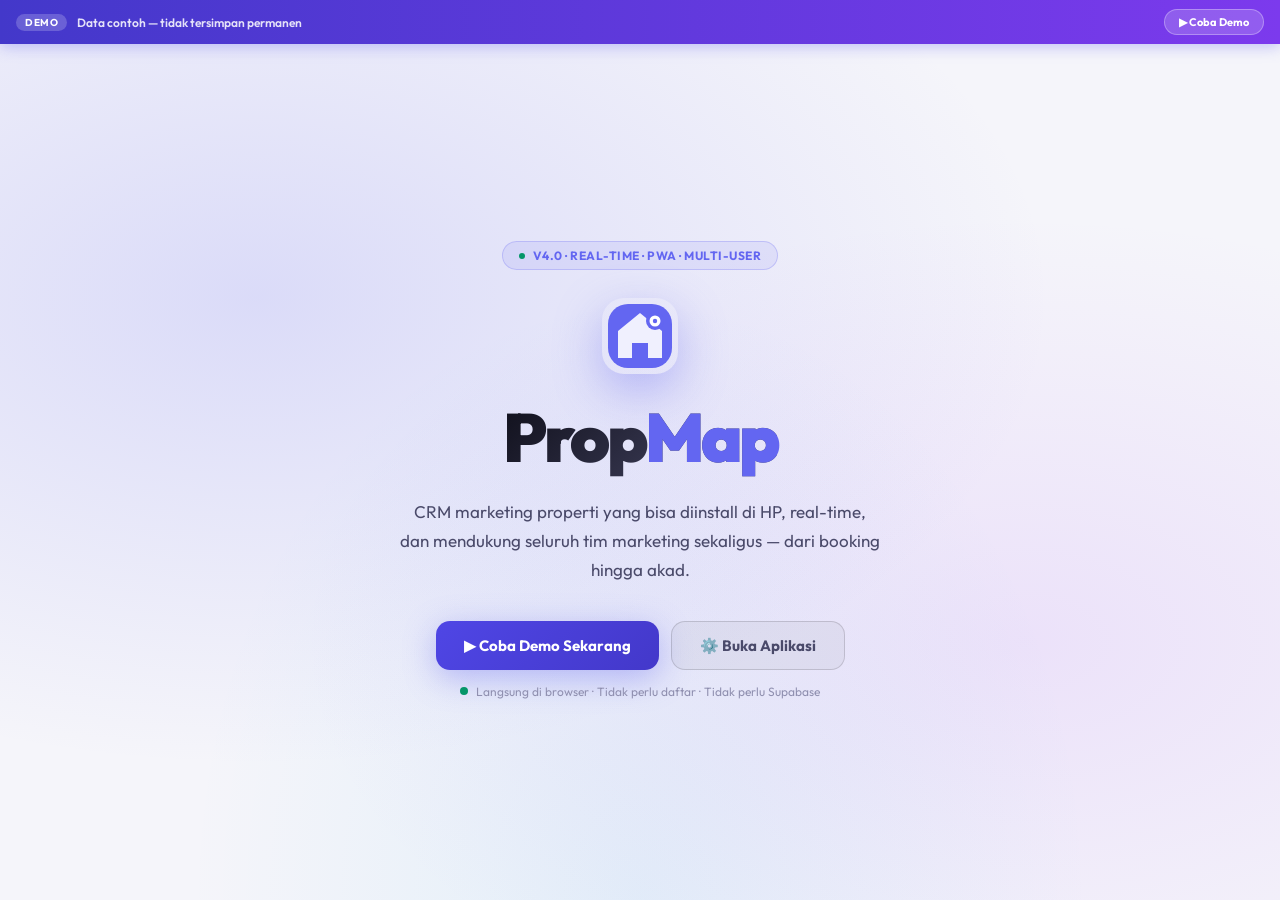
==== commit 6554936b: "update file demo" ====
--- a/demo.html
+++ b/demo.html
@@ -315,7 +315,7 @@
       <div class="lp-section-sub">Demo langsung di browser dengan data contoh — semua fitur bisa dijelajahi tanpa daftar</div>
       <div class="hero-cta" style="justify-content:center">
         <button class="btn-cta btn-cta-primary" onclick="enterDemo()">▶ Masuk ke Demo</button>
-        <a href="https://propmapid.netlify.app/" class="btn-cta btn-cta-secondary">⚙️ Buka Aplikasi Asli</a>
+        <a href="index.html" class="btn-cta btn-cta-secondary">⚙️ Buka Aplikasi Asli</a>
       </div>
     </div>
   </div>
@@ -328,7 +328,7 @@
     </div>
     <div style="font-size:13px;color:var(--text-3)">CRM Marketing Properti · Real-time · Multi-user · PWA</div>
     <div class="footer-links">
-      <a href="https://propmapid.netlify.app/">Buka Aplikasi</a>
+      <a href="index.html">Buka Aplikasi</a>
       <a href="https://supabase.com" target="_blank">Supabase</a>
       <a href="https://vercel.com" target="_blank">Vercel</a>
     </div>
@@ -342,7 +342,7 @@
 <div id="shell">
   <header class="header">
     <div class="header-brand">
-      <div class="header-mark" style="background:transparent;padding:0;width:28px;height:28px"><svg width="28" height="28" viewBox="0 0 28 28" fill="none"><rect width="28" height="28" rx="8" fill="#6366f1"/><path d="M14 5L5 12.5V22H11V17H17V22H23V12.5L14 5Z" fill="white" opacity="0.9"/><circle cx="20" cy="9" r="4" fill="#6366f1"/><circle cx="20" cy="9" r="2.5" fill="white"/><circle cx="20" cy="9" r="1" fill="#6366f1"/></svg></div>
+     <div class="header-mark" style="background:transparent;padding:0;width:28px;height:28px"><svg width="28" height="28" viewBox="0 0 28 28" fill="none"><rect width="28" height="28" rx="8" fill="#6366f1"/><path d="M14 5L5 12.5V22H11V17H17V22H23V12.5L14 5Z" fill="white" opacity="0.9"/><circle cx="20" cy="9" r="4" fill="#6366f1"/><circle cx="20" cy="9" r="2.5" fill="white"/><circle cx="20" cy="9" r="1" fill="#6366f1"/></svg></div>
       <div class="header-name">Prop<em>Map</em></div>
     </div>
     <div class="header-right">
@@ -430,7 +430,7 @@
         <div class="set-big-av av0">A</div>
         <div>
           <div style="font-size:18px;font-weight:800;letter-spacing:-.6px">Admin Demo</div>
-          <div class="set-email"><a href="/cdn-cgi/l/email-protection" class="__cf_email__" data-cfemail="d2b3b6bfbbbc92bfb3a0b9b7a6a2a0bdffb6b7bfbdfcbbb6">[email&#160;protected]</a></div>
+          <div class="set-email">admin@PropMap-demo.id</div>
         </div>
       </div>
       <div class="set-group">
@@ -464,7 +464,7 @@
   </div><!-- /scroll-area -->
 
   <nav class="tabbar">
-    <div class="sidebar-logo"><span class="sidebar-logo-mark" style="background:transparent;width:28px;height:28px;padding:0;border-radius:0"><svg width="28" height="28" viewBox="0 0 28 28" fill="none"><rect width="28" height="28" rx="8" fill="#6366f1"/><path d="M14 5L5 12.5V22H11V17H17V22H23V12.5L14 5Z" fill="white" opacity="0.9"/><circle cx="20" cy="9" r="4" fill="#6366f1"/><circle cx="20" cy="9" r="2.5" fill="white"/><circle cx="20" cy="9" r="1" fill="#6366f1"/></svg></span><span class="sidebar-logo-text">Prop<em>Map</em></span></div>
+    <div class="sidebar-logo"><span class="sidebar-logo-mark">🎯</span><span class="sidebar-logo-text">Market<em>Pro</em></span></div>
     <div class="sidebar-user" id="sidebarUser" style="display:none">
       <div class="sidebar-user-av av0">A</div>
       <div class="sidebar-user-info"><div class="sidebar-user-name">Admin Demo</div><div class="sidebar-user-role">👑 Admin</div></div>
@@ -492,7 +492,7 @@
   </div>
 </div>
 
-<script data-cfasync="false" src="/cdn-cgi/scripts/5c5dd728/cloudflare-static/email-decode.min.js"></script><script>
+<script>
 // ══════════════════════════════════════
 // DATA DEMO
 // ══════════════════════════════════════
@@ -817,4 +817,11 @@
 function fRpFull(n) { return n ? 'Rp ' + Number(n).toLocaleString('id-ID') : 'Rp 0'; }
 function fDate(iso) { if (!iso) return '—'; const d = new Date(iso); return d.toLocaleDateString('id-ID', {day:'numeric',month:'short',year:'numeric',hour:'2-digit',minute:'2-digit'}); }
 function fDateShort(iso) { if (!iso) return '—'; const d = new Date(iso + 'T00:00:00'); return d.toLocaleDateString('id-ID', {day:'numeric',month:'short',year:'numeric'}); }
-function relTime(iso) { const diff = Date.now() - new Date(iso); const m = Math.floor(diff/60000); if (m < 1) return 'baru saja'; if (m < 60) return m + 'm lalu'; const h = Math.floor(m/60); if (h < 2+function relTime(iso) { const diff = Date.now() - new Date(iso); const m = Math.floor(diff/60000); if (m < 1) return 'baru saja'; if (m < 60) return m + 'm lalu'; const h = Math.floor(m/60); if (h < 24) return h + 'j lalu'; return Math.floor(h/24) + 'h lalu'; }
+function hsh(s) { let h = 0; for (let i = 0; i < (s||'').length; i++) { h = ((h<<5)-h)+s.charCodeAt(i); h|=0; } return h; }
+
+// Init
+initTheme();
+</script>
+</body>
+</html>
